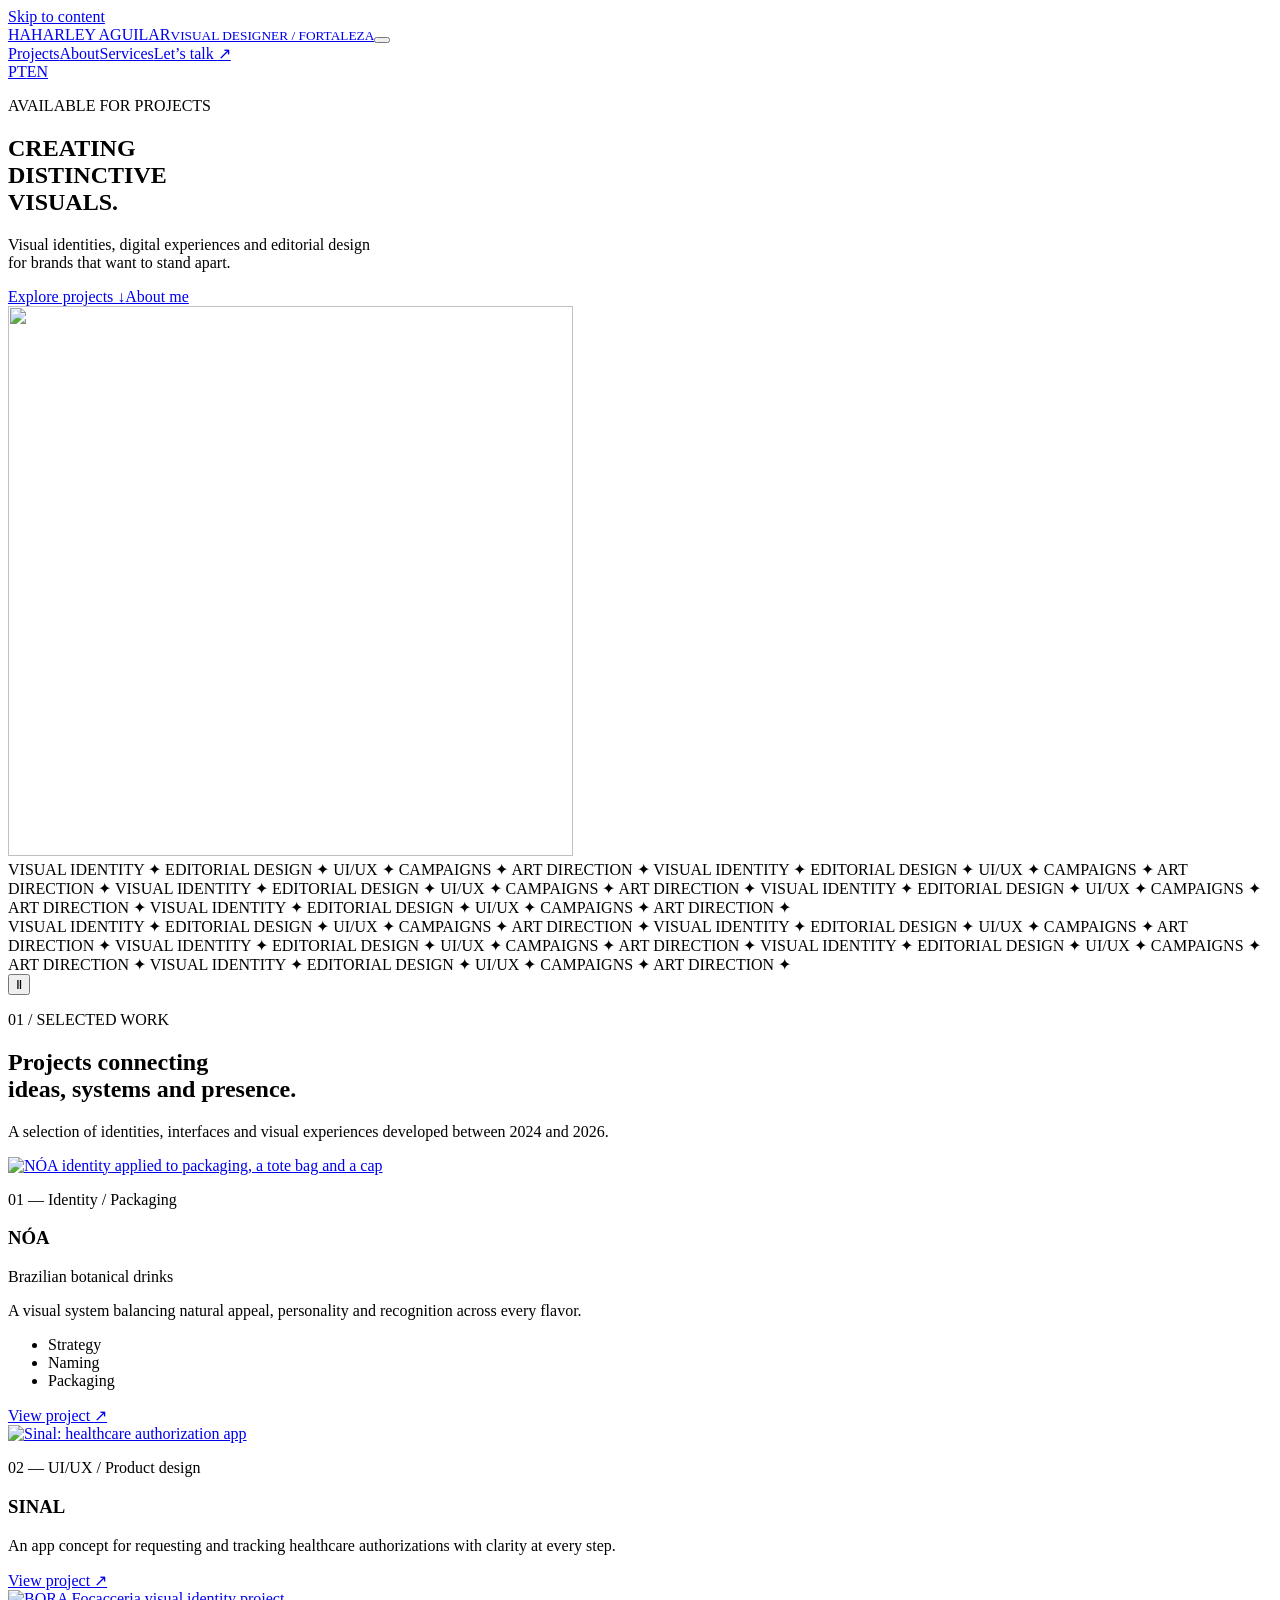
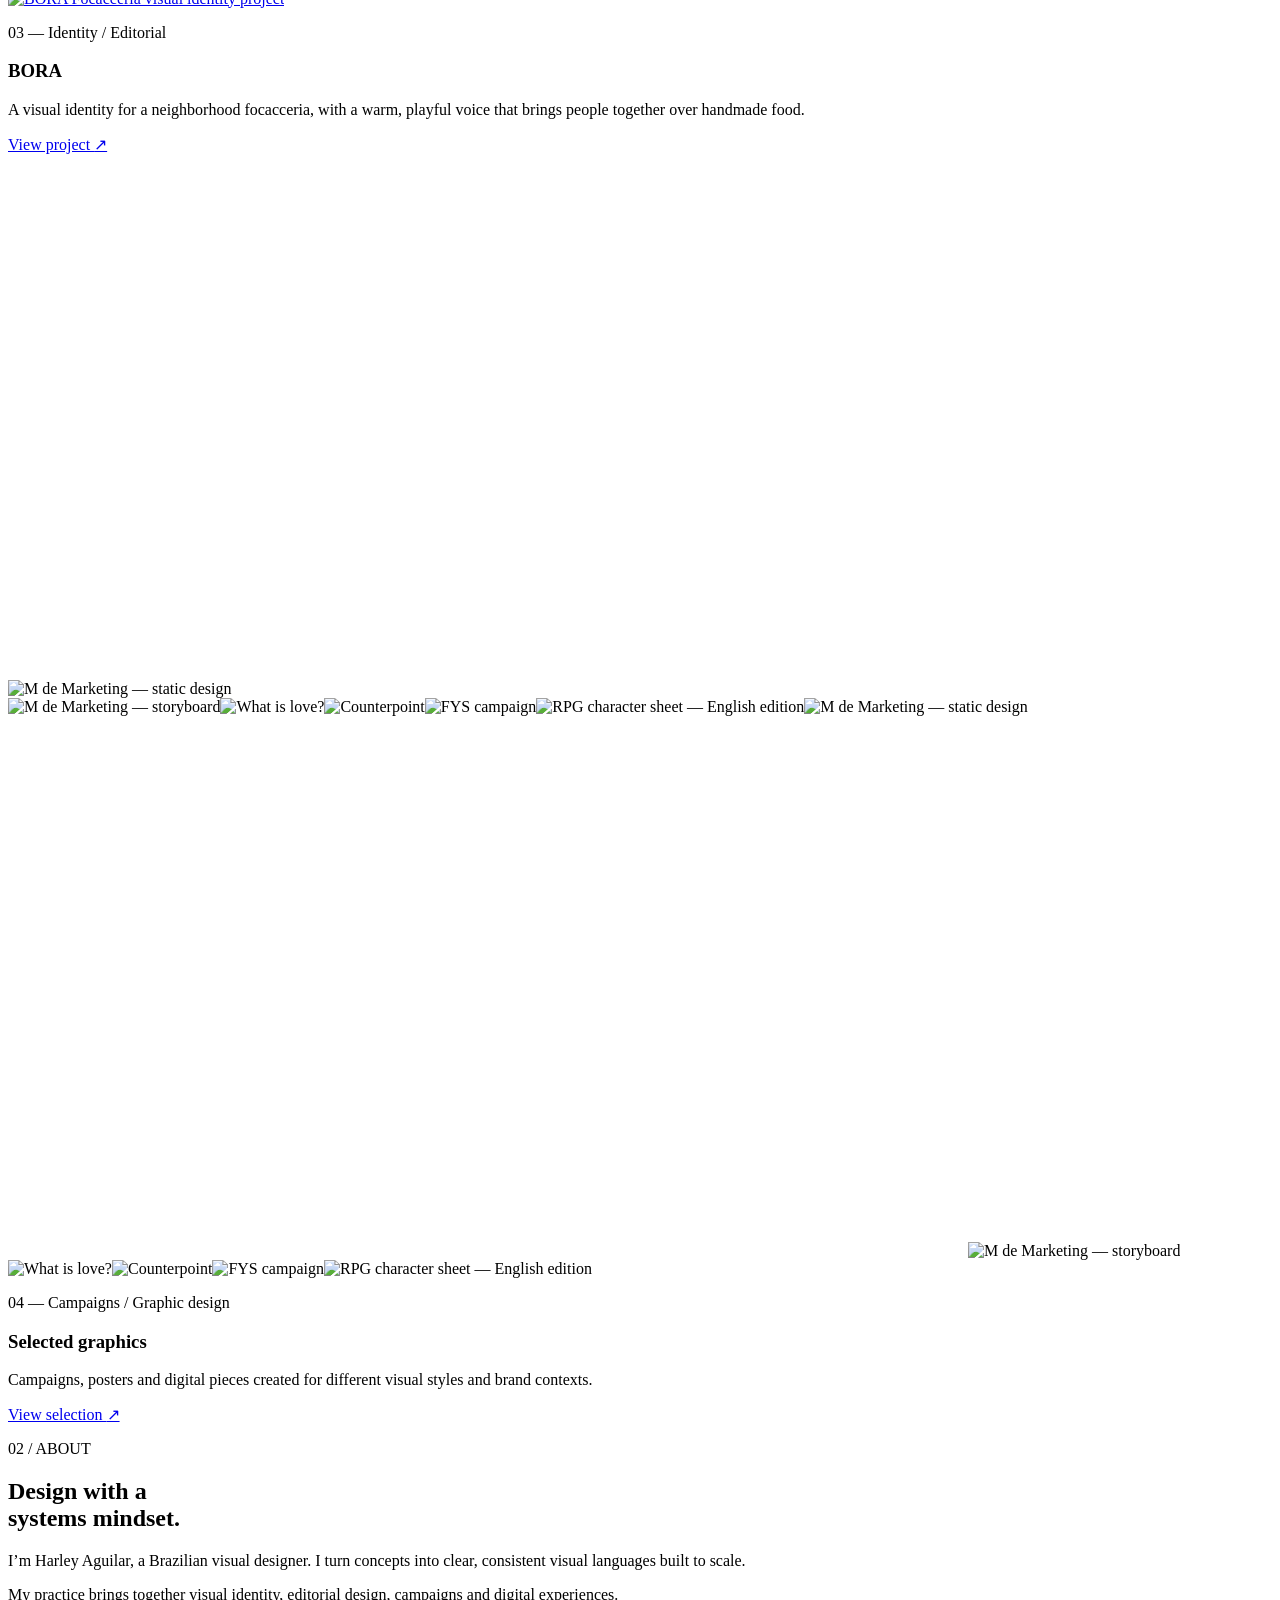
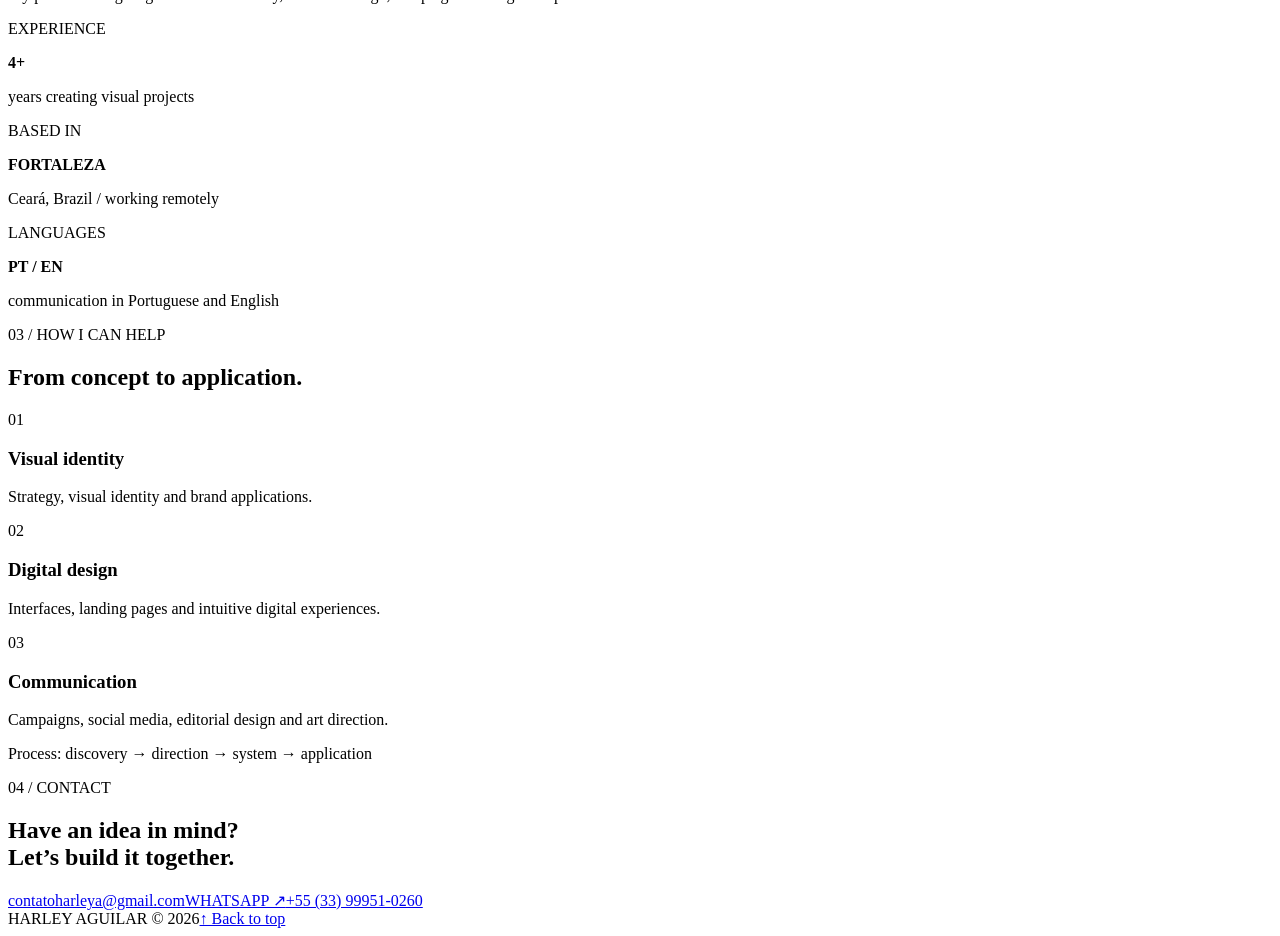
==== en/index.html @ a2839653 "Add files via upload" ====
<!DOCTYPE html>

<html lang="en"><head><meta charset="utf-8"/><meta content="width=device-width, initial-scale=1" name="viewport"/><meta content="#0a0a0a" name="theme-color"/><title>Portfolio — Harley Aguilar</title><meta content="Harley Aguilar’s portfolio: visual identity, editorial design, UI/UX and campaigns." name="description"/><link href="../assets/icons/favicon.svg" rel="icon" type="image/svg+xml"/><link href="../assets/css/styles.css?v=20261001-optimized" rel="stylesheet"/><script defer="" src="../assets/js/app.en.js?v=20261001-optimized"></script><meta name="portfolio-home" content="harley-aguilar"/><link rel="alternate" hreflang="pt-BR" href="../index.html"/><link rel="alternate" hreflang="en" href="./index.html"/></head>
<body id="inicio">
<a class="skip" href="#conteudo">Skip to content</a><header class="header wrap"><a aria-label="Harley Aguilar, home" class="brand" href="./index.html#inicio"><span class="monogram">HA</span><span>HARLEY AGUILAR<small>VISUAL DESIGNER / FORTALEZA</small></span></a><button aria-controls="menu" aria-expanded="false" aria-label="Open menu" class="menu-toggle" type="button"><span></span><span></span><span></span></button><nav aria-label="Main navigation" id="menu"><a href="./index.html#projetos">Projects</a><a href="./index.html#sobre">About</a><a href="./index.html#servicos">Services</a><a class="button paper" href="./index.html#contato">Let’s talk <span aria-hidden="true">↗</span></a><div class="language-switch" role="group" aria-label="Language"><a lang="pt-BR" hreflang="pt-BR" href="../index.html" >PT</a><a lang="en" hreflang="en" href="#" aria-current="true">EN</a></div></nav>
</header>
<main tabindex="-1" id="conteudo"><section aria-labelledby="hero-title" class="hero wrap"><div class="hero-copy"><p class="availability"><span></span>AVAILABLE FOR PROJECTS</p><h1 id="hero-title">CREATING<br/><span>DISTINCTIVE</span><br/>VISUALS.</h1><p class="intro">Visual identities, digital experiences and editorial design<br class="desktop-break"/> <span>for brands that want to stand apart.</span></p><div class="hero-actions"><a class="button lime" href="#projetos">Explore projects ↓</a><a class="button ghost" href="#sobre">About me</a></div>
</div>
<img alt="" class="hero-art" fetchpriority="high" height="550" src="../assets/images/hero.svg" width="565"/></section>
<div aria-label="Visual identity, editorial design, UI/UX, campaigns and art direction" class="marquee"><div aria-hidden="true" class="marquee-track"><div class="marquee-group">VISUAL IDENTITY ✦ EDITORIAL DESIGN ✦ UI/UX ✦ CAMPAIGNS ✦ ART DIRECTION ✦ VISUAL IDENTITY ✦ EDITORIAL DESIGN ✦ UI/UX ✦ CAMPAIGNS ✦ ART DIRECTION ✦ VISUAL IDENTITY ✦ EDITORIAL DESIGN ✦ UI/UX ✦ CAMPAIGNS ✦ ART DIRECTION ✦ VISUAL IDENTITY ✦ EDITORIAL DESIGN ✦ UI/UX ✦ CAMPAIGNS ✦ ART DIRECTION ✦ VISUAL IDENTITY ✦ EDITORIAL DESIGN ✦ UI/UX ✦ CAMPAIGNS ✦ ART DIRECTION ✦ </div>
<div class="marquee-group">VISUAL IDENTITY ✦ EDITORIAL DESIGN ✦ UI/UX ✦ CAMPAIGNS ✦ ART DIRECTION ✦ VISUAL IDENTITY ✦ EDITORIAL DESIGN ✦ UI/UX ✦ CAMPAIGNS ✦ ART DIRECTION ✦ VISUAL IDENTITY ✦ EDITORIAL DESIGN ✦ UI/UX ✦ CAMPAIGNS ✦ ART DIRECTION ✦ VISUAL IDENTITY ✦ EDITORIAL DESIGN ✦ UI/UX ✦ CAMPAIGNS ✦ ART DIRECTION ✦ VISUAL IDENTITY ✦ EDITORIAL DESIGN ✦ UI/UX ✦ CAMPAIGNS ✦ ART DIRECTION ✦ </div>
</div>
<button aria-label="Pause scrolling banner" aria-pressed="false" class="marquee-toggle" type="button">Ⅱ</button></div>
<section aria-labelledby="work-title" class="work wrap" id="projetos"><p class="eyebrow accent">01 / SELECTED WORK</p><div class="section-heading"><h2 id="work-title">Projects connecting<br/>ideas, systems and presence.</h2><p>A selection of identities, interfaces and visual experiences developed between 2024 and 2026.</p></div>
<div class="projects"><article class="project project-noa"><a aria-hidden="true" class="project-image" href="./projects/noa.html" tabindex="-1"><img alt="NÓA identity applied to packaging, a tote bag and a cap" decoding="async" loading="lazy" src="../assets/projects/en/noa/09-aplicacoes.webp" width="1536" height="1024"/></a><div class="project-copy"><p class="eyebrow">01 — Identity / Packaging</p><h3>NÓA</h3><p class="subtitle">Brazilian botanical drinks</p><p class="description">A visual system balancing natural appeal, personality and recognition across every flavor.</p><ul class="tags"><li>Strategy</li><li>Naming</li><li>Packaging</li></ul><a aria-label="View project NÓA" class="project-link" href="./projects/noa.html">View project <span aria-hidden="true">↗</span></a></div>
</article>
<article class="project project-sinal"><a aria-hidden="true" class="project-image" href="./projects/sinal.html" tabindex="-1"><img alt="Sinal: healthcare authorization app" decoding="async" loading="lazy" src="../assets/projects/en/sinal/01-capa.webp" width="1106" height="1422"/></a><div class="project-copy"><p class="eyebrow">02 — UI/UX / Product design</p><h3>SINAL</h3><p class="description">An app concept for requesting and tracking healthcare authorizations with clarity at every step.</p><a aria-label="View project SINAL" class="project-link" href="./projects/sinal.html">View project <span aria-hidden="true">↗</span></a></div>
</article>
<article class="project project-bora"><a aria-hidden="true" class="project-image" href="./projects/bora.html" tabindex="-1"><img alt="BORA Focacceria visual identity project" decoding="async" loading="lazy" src="../assets/projects/en/bora/01.svg" width="1600" height="900"/></a><div class="project-copy"><p class="eyebrow">03 — Identity / Editorial</p><h3>BORA</h3><p class="description">A visual identity for a neighborhood focacceria, with a warm, playful voice that brings people together over handmade food.</p><a aria-label="View project BORA" class="project-link" href="./projects/bora.html">View project <span aria-hidden="true">↗</span></a></div>
</article>
<article class="project project-graphics"><div class="project-image project-image--graphics-cover"><div class="graphics-cover"><div class="graphics-cover-track"><span class="graphics-cover-item graphics-cover-item--tall"><img alt="M de Marketing — static design" decoding="async" loading="lazy" src="../assets/projects/en/graphics/thumbs/mde-marketing.webp" srcset="../assets/projects/en/graphics/thumbs/mde-marketing.webp 496w, ../assets/projects/en/graphics/mde-marketing.webp 1122w" sizes="(max-width: 760px) 152.05px, clamp(176.06px, 22.41vw, 248.09px)" width="1122" height="1402"/></span><span class="graphics-cover-item graphics-cover-item--wide"><video class="cover-video" aria-hidden="true" tabindex="-1" muted loop playsinline preload="none" width="960" height="540" poster="../assets/projects/graphics/mde-motion-poster.webp"><source src="../assets/projects/graphics/mde-motion.mp4" type="video/mp4"/></video></span><span class="graphics-cover-item graphics-cover-item--wide"><img alt="M de Marketing — storyboard" decoding="async" loading="lazy" src="../assets/projects/en/graphics/thumbs/mde-storyboard.webp" srcset="../assets/projects/en/graphics/thumbs/mde-storyboard.webp 780w, ../assets/projects/en/graphics/mde-storyboard.webp 1480w" sizes="(max-width: 760px) 208.84px, clamp(264.53px, 30.63vw, 389.84px)" width="1480" height="1063"/></span><span class="graphics-cover-item graphics-cover-item--tall"><img alt="What is love?" decoding="async" loading="lazy" src="../assets/projects/en/graphics/thumbs/amor-roxo.webp" srcset="../assets/projects/en/graphics/thumbs/amor-roxo.webp 439w, ../assets/projects/en/graphics/amor-roxo.webp 1055w" sizes="(max-width: 760px) 134.44px, clamp(155.67px, 19.81vw, 219.35px)" width="1055" height="1491"/></span><span class="graphics-cover-item graphics-cover-item--tall"><img alt="Counterpoint" decoding="async" loading="lazy" src="../assets/projects/en/graphics/thumbs/amor-claro.webp" srcset="../assets/projects/en/graphics/thumbs/amor-claro.webp 438w, ../assets/projects/en/graphics/amor-claro.webp 1054w" sizes="(max-width: 760px) 134.22px, clamp(155.42px, 19.78vw, 218.99px)" width="1054" height="1492"/></span><span class="graphics-cover-item graphics-cover-item--tall"><img alt="FYS campaign" decoding="async" loading="lazy" src="../assets/projects/en/graphics/thumbs/combo-fys.webp" srcset="../assets/projects/en/graphics/thumbs/combo-fys.webp 446w, ../assets/projects/en/graphics/combo-fys.webp 1063w" sizes="(max-width: 760px) 136.56px, clamp(158.12px, 20.12vw, 222.81px)" width="1063" height="1479"/></span><span class="graphics-cover-item graphics-cover-item--tall"><img alt="RPG character sheet — English edition" decoding="async" loading="lazy" src="../assets/projects/en/graphics/thumbs/ficha-rpg-poster.webp" srcset="../assets/projects/en/graphics/thumbs/ficha-rpg-poster.webp 349w, ../assets/projects/en/graphics/ficha-rpg-poster.webp 941w" sizes="(max-width: 760px) 106.93px, clamp(123.82px, 15.76vw, 174.47px)" width="941" height="1672"/></span><span class="graphics-cover-item graphics-cover-item--tall"><img alt="M de Marketing — static design" decoding="async" loading="lazy" src="../assets/projects/en/graphics/thumbs/mde-marketing.webp" srcset="../assets/projects/en/graphics/thumbs/mde-marketing.webp 496w, ../assets/projects/en/graphics/mde-marketing.webp 1122w" sizes="(max-width: 760px) 152.05px, clamp(176.06px, 22.41vw, 248.09px)" width="1122" height="1402"/></span><span class="graphics-cover-item graphics-cover-item--wide"><video class="cover-video" aria-hidden="true" tabindex="-1" muted loop playsinline preload="none" width="960" height="540" poster="../assets/projects/graphics/mde-motion-poster.webp"><source src="../assets/projects/graphics/mde-motion.mp4" type="video/mp4"/></video></span><span class="graphics-cover-item graphics-cover-item--wide"><img alt="M de Marketing — storyboard" decoding="async" loading="lazy" src="../assets/projects/en/graphics/thumbs/mde-storyboard.webp" srcset="../assets/projects/en/graphics/thumbs/mde-storyboard.webp 780w, ../assets/projects/en/graphics/mde-storyboard.webp 1480w" sizes="(max-width: 760px) 208.84px, clamp(264.53px, 30.63vw, 389.84px)" width="1480" height="1063"/></span><span class="graphics-cover-item graphics-cover-item--tall"><img alt="What is love?" decoding="async" loading="lazy" src="../assets/projects/en/graphics/thumbs/amor-roxo.webp" srcset="../assets/projects/en/graphics/thumbs/amor-roxo.webp 439w, ../assets/projects/en/graphics/amor-roxo.webp 1055w" sizes="(max-width: 760px) 134.44px, clamp(155.67px, 19.81vw, 219.35px)" width="1055" height="1491"/></span><span class="graphics-cover-item graphics-cover-item--tall"><img alt="Counterpoint" decoding="async" loading="lazy" src="../assets/projects/en/graphics/thumbs/amor-claro.webp" srcset="../assets/projects/en/graphics/thumbs/amor-claro.webp 438w, ../assets/projects/en/graphics/amor-claro.webp 1054w" sizes="(max-width: 760px) 134.22px, clamp(155.42px, 19.78vw, 218.99px)" width="1054" height="1492"/></span><span class="graphics-cover-item graphics-cover-item--tall"><img alt="FYS campaign" decoding="async" loading="lazy" src="../assets/projects/en/graphics/thumbs/combo-fys.webp" srcset="../assets/projects/en/graphics/thumbs/combo-fys.webp 446w, ../assets/projects/en/graphics/combo-fys.webp 1063w" sizes="(max-width: 760px) 136.56px, clamp(158.12px, 20.12vw, 222.81px)" width="1063" height="1479"/></span><span class="graphics-cover-item graphics-cover-item--tall"><img alt="RPG character sheet — English edition" decoding="async" loading="lazy" src="../assets/projects/en/graphics/thumbs/ficha-rpg-poster.webp" srcset="../assets/projects/en/graphics/thumbs/ficha-rpg-poster.webp 349w, ../assets/projects/en/graphics/ficha-rpg-poster.webp 941w" sizes="(max-width: 760px) 106.93px, clamp(123.82px, 15.76vw, 174.47px)" width="941" height="1672"/></span></div>
</div>
</div>
<div class="project-copy"><p class="eyebrow">04 — Campaigns / Graphic design</p><h3>Selected graphics</h3><p class="description">Campaigns, posters and digital pieces created for different visual styles and brand contexts.</p><a aria-label="View project Selected graphics" class="project-link" href="./projects/graphics.html">View selection <span aria-hidden="true">↗</span></a></div>
</article>
</div>
</section>
<section aria-labelledby="about-title" class="about" id="sobre"><div class="wrap"><p class="eyebrow">02 / ABOUT</p><div class="about-grid"><h2 id="about-title">Design with a<br/>systems mindset.</h2><div><p class="lead">I’m Harley Aguilar, a Brazilian visual designer. I turn concepts into clear, consistent visual languages built to scale.</p><p>My practice brings together visual identity, editorial design, campaigns and digital experiences.</p></div>
</div>
<div class="facts"><div class="fact dark"><p class="eyebrow accent">EXPERIENCE</p><strong>4+</strong><p>years creating visual projects</p></div>
<div class="fact neutral"><p class="eyebrow">BASED IN</p><strong>FORTALEZA</strong><p>Ceará, Brazil / working remotely</p></div>
<div class="fact lime"><p class="eyebrow">LANGUAGES</p><strong>PT / EN</strong><p>communication in Portuguese and English</p></div>
</div>
</div>
</section>
<section aria-labelledby="services-title" class="services wrap" id="servicos"><p class="eyebrow accent">03 / HOW I CAN HELP</p><h2 id="services-title">From concept to application.</h2><div class="services-grid"><article><p class="eyebrow">01</p><h3>Visual identity</h3><p>Strategy, visual identity and brand applications.</p></article>
<article><p class="eyebrow">02</p><h3>Digital design</h3><p>Interfaces, landing pages and intuitive digital experiences.</p></article>
<article><p class="eyebrow">03</p><h3>Communication</h3><p>Campaigns, social media, editorial design and art direction.</p></article>
</div>
<div class="service-bottom"><p>Process: discovery → direction → system → application</p></div>
</section>
<section aria-labelledby="contact-title" class="contact" id="contato"><div class="wrap"><p class="eyebrow">04 / CONTACT</p><div class="contact-grid"><h2 id="contact-title">Have an idea in mind?<br/>Let’s build it together.</h2><div class="contact-links"><a class="button dark" href="mailto:contatoharleya@gmail.com">contatoharleya@gmail.com</a><a class="whatsapp" href="https://wa.me/5533999510260" rel="noopener noreferrer" target="_blank"><span class="eyebrow">WHATSAPP ↗</span>+55 (33) 99951-0260</a></div>
</div>
<footer><span>HARLEY AGUILAR © 2026</span><a href="#inicio">↑ Back to top</a></footer>
</div>
</section>
</main>
</body></html>
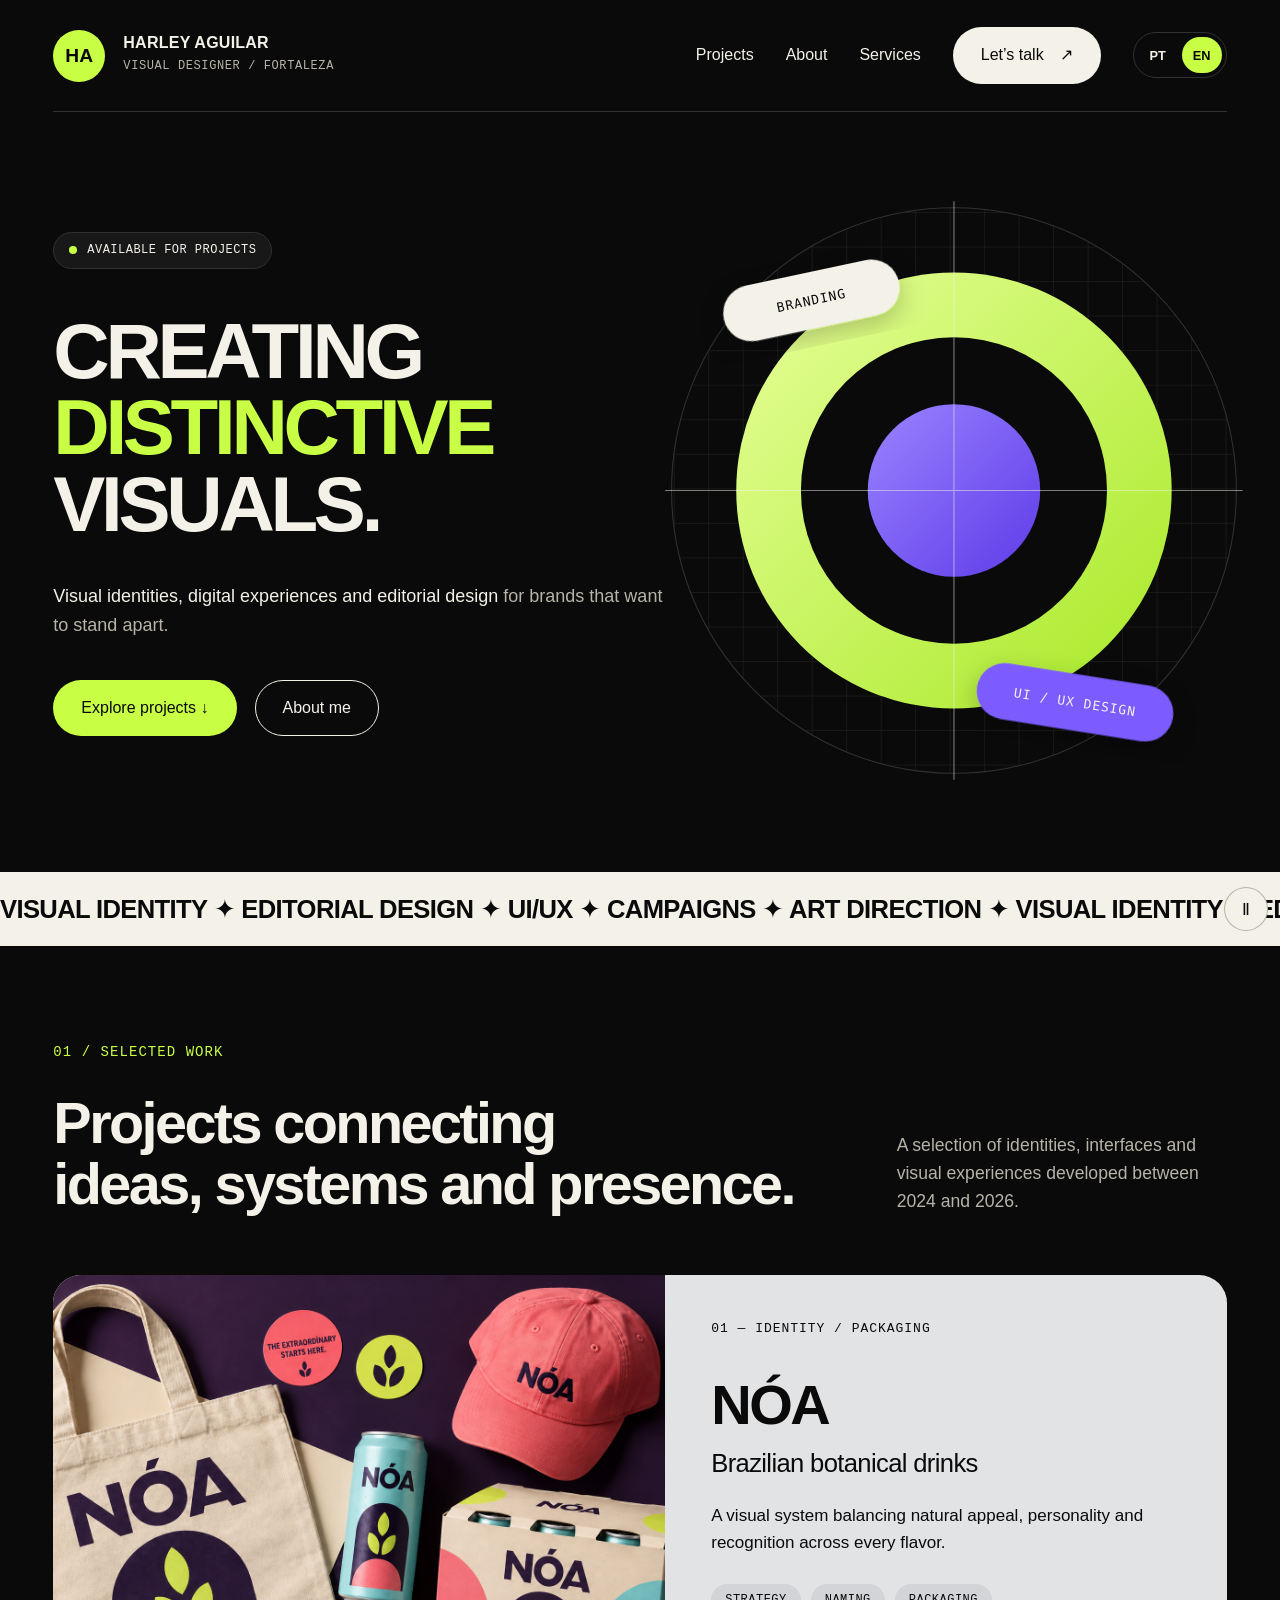
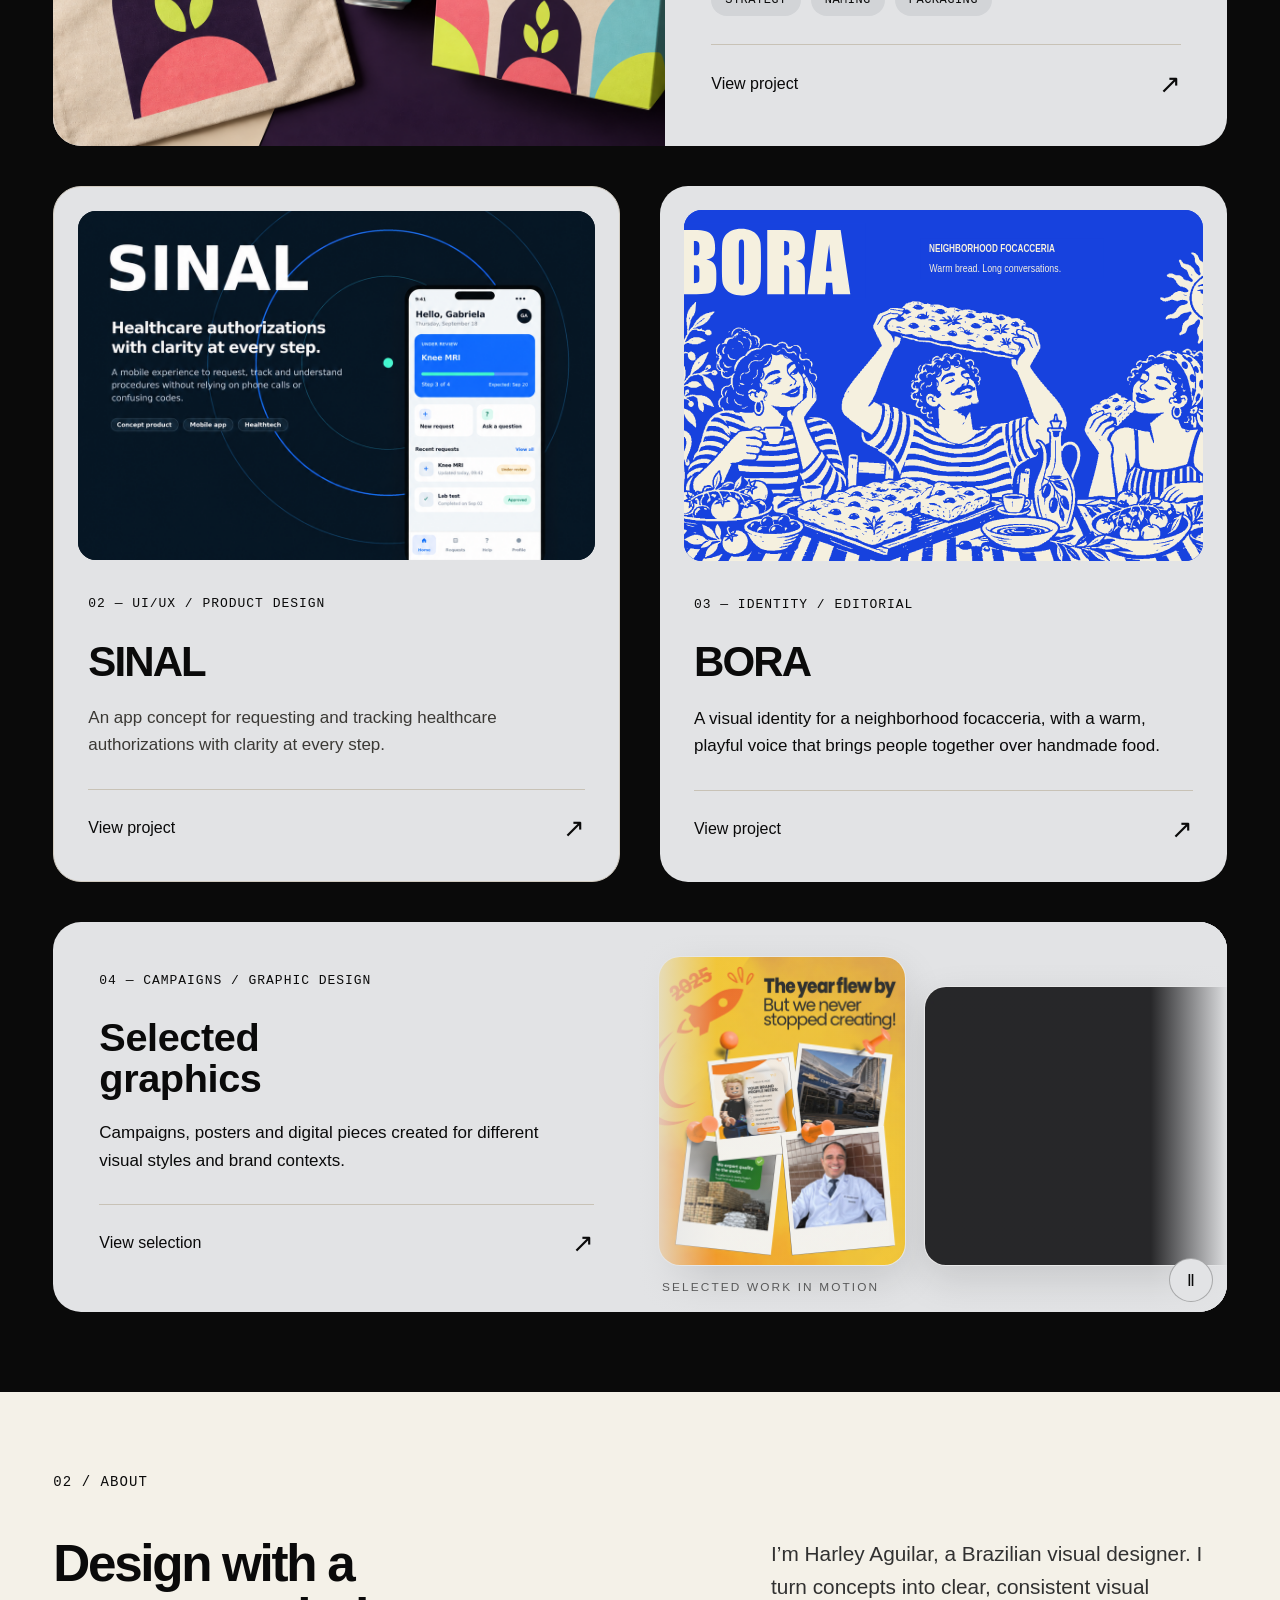
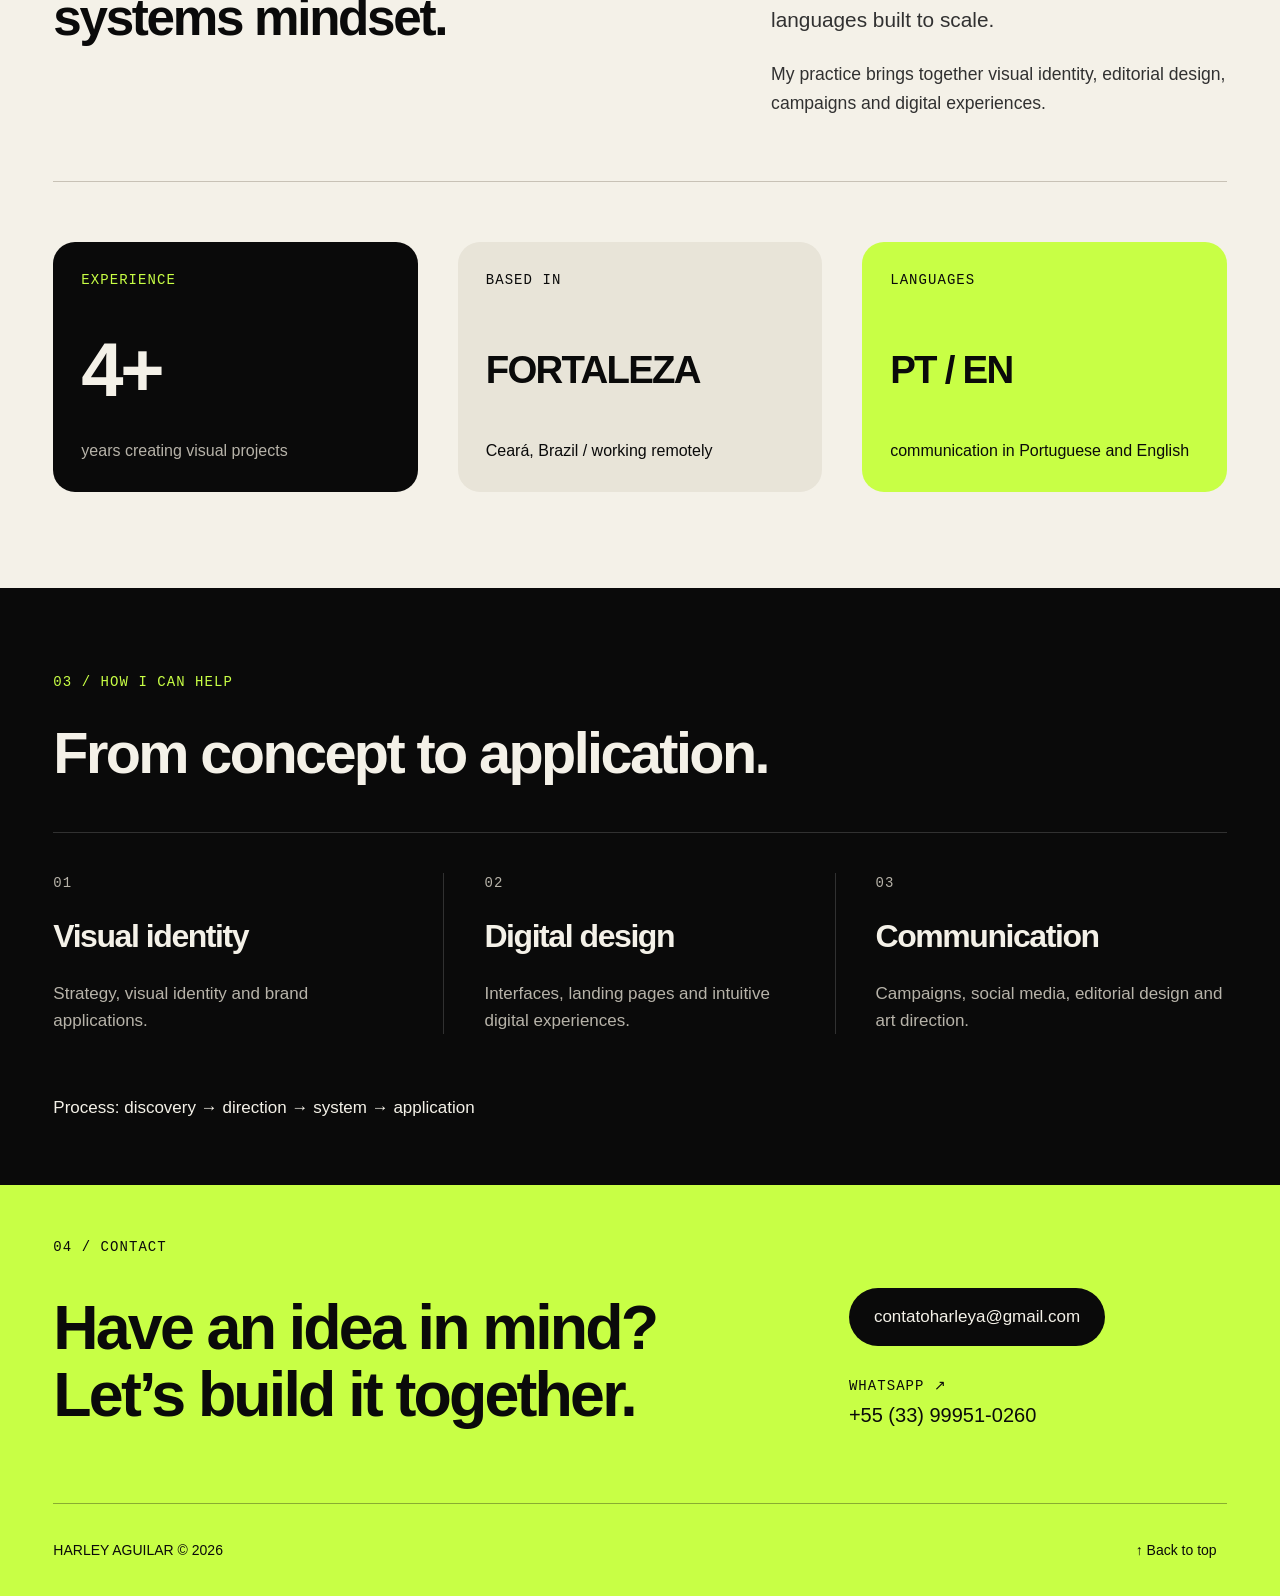
==== commit efc4ebd4: "Translate the animated cover label in English pages" ====
--- a/en/index.html
+++ b/en/index.html
@@ -1,6 +1,6 @@
 <!DOCTYPE html>
 
-<html lang="en"><head><meta charset="utf-8"/><meta content="width=device-width, initial-scale=1" name="viewport"/><meta content="#0a0a0a" name="theme-color"/><title>Portfolio — Harley Aguilar</title><meta content="Harley Aguilar’s portfolio: visual identity, editorial design, UI/UX and campaigns." name="description"/><link href="../assets/icons/favicon.svg" rel="icon" type="image/svg+xml"/><link href="../assets/css/styles.css?v=20261001-optimized" rel="stylesheet"/><script defer="" src="../assets/js/app.en.js?v=20261001-optimized"></script><meta name="portfolio-home" content="harley-aguilar"/><link rel="alternate" hreflang="pt-BR" href="../index.html"/><link rel="alternate" hreflang="en" href="./index.html"/></head>
+<html lang="en"><head><meta charset="utf-8"/><meta content="width=device-width, initial-scale=1" name="viewport"/><meta content="#0a0a0a" name="theme-color"/><title>Portfolio — Harley Aguilar</title><meta content="Harley Aguilar’s portfolio: visual identity, editorial design, UI/UX and campaigns." name="description"/><link href="../assets/icons/favicon.svg" rel="icon" type="image/svg+xml"/><link href="../assets/css/styles.css?v=20261001-published" rel="stylesheet"/><script defer="" src="../assets/js/app.en.js?v=20261001-optimized"></script><meta name="portfolio-home" content="harley-aguilar"/><link rel="alternate" hreflang="pt-BR" href="../index.html"/><link rel="alternate" hreflang="en" href="./index.html"/></head>
 <body id="inicio">
 <a class="skip" href="#conteudo">Skip to content</a><header class="header wrap"><a aria-label="Harley Aguilar, home" class="brand" href="./index.html#inicio"><span class="monogram">HA</span><span>HARLEY AGUILAR<small>VISUAL DESIGNER / FORTALEZA</small></span></a><button aria-controls="menu" aria-expanded="false" aria-label="Open menu" class="menu-toggle" type="button"><span></span><span></span><span></span></button><nav aria-label="Main navigation" id="menu"><a href="./index.html#projetos">Projects</a><a href="./index.html#sobre">About</a><a href="./index.html#servicos">Services</a><a class="button paper" href="./index.html#contato">Let’s talk <span aria-hidden="true">↗</span></a><div class="language-switch" role="group" aria-label="Language"><a lang="pt-BR" hreflang="pt-BR" href="../index.html" >PT</a><a lang="en" hreflang="en" href="#" aria-current="true">EN</a></div></nav>
 </header>
--- a/assets/css/styles.css
+++ b/assets/css/styles.css
@@ -0,0 +1,319 @@
+:root{color-scheme:dark;--ink:#0a0a0a;--paper:#f4f1e8;--lime:#c8ff45;--muted:#b7b3a9;--line:#313131;font-family:Arial,Helvetica,sans-serif;color:var(--paper);background:var(--ink);font-synthesis:none}*{box-sizing:border-box}html{scroll-behavior:smooth;scroll-padding-top:2rem}body{margin:0}a{color:inherit;text-decoration:none}button{font:inherit}a,button{-webkit-tap-highlight-color:transparent}a:focus-visible,button:focus-visible{outline:3px solid #7c5cff;outline-offset:6px}a:hover{text-decoration:underline;text-underline-offset:5px}.button:hover,.brand:hover,.project-image:hover{text-decoration:none}.wrap{width:min(100% - 8.3333%,1320px);margin-inline:auto}h1,h2,h3,p{margin:0}h1,h2,h3{letter-spacing:-.045em;line-height:1.06}h2{font-size:clamp(2.2rem,4.5vw,4.25rem)}h3{font-size:2rem}p{line-height:1.6}img{display:block;max-width:100%;height:auto}.eyebrow{font-family:monospace;font-size:.875rem;letter-spacing:.075em;line-height:1.5;text-transform:uppercase}.accent{color:var(--lime)}.header{min-height:112px;border-bottom:1px solid var(--line);display:flex;align-items:center;justify-content:space-between;gap:24px}.brand{display:flex;align-items:center;gap:18px;font-size:1rem;font-weight:600;letter-spacing:.015em}.brand small{display:block;color:var(--muted);font: .75rem/1.7 monospace;letter-spacing:.05em;margin-top:4px}.monogram{display:grid;place-items:center;flex-shrink:0;width:52px;height:52px;border-radius:50%;background:var(--lime);color:var(--ink);font-size:1.2rem}.header nav{display:flex;align-items:center;gap:32px}.button{display:inline-flex;align-items:center;justify-content:center;gap:16px;min-height:56px;padding:16px 27px;border:1px solid transparent;border-radius:999px;font-size:1rem;line-height:1.4;text-align:center;transition:transform .18s,background .18s}.button:hover{transform:translateY(-2px)}.paper{background:var(--paper);color:var(--ink)}.lime{background:var(--lime);color:var(--ink)}.dark{background:var(--ink);color:var(--paper)}.ghost{border-color:var(--paper);background:transparent;color:var(--paper)}.subtle{background:#181818;border-color:var(--line)}.menu-toggle{display:none}.hero{position:relative;isolation:isolate;padding-block:52px 100px;min-height:760px}.hero-copy{position:relative;z-index:1;pointer-events:none}.hero-copy a{pointer-events:auto}.availability{display:inline-flex;align-items:center;gap:10px;border:1px solid var(--line);background:#181818;border-radius:99px;padding:9px 15px;font: .75rem/1.4 monospace;letter-spacing:.04em}.availability span{width:8px;height:8px;flex-shrink:0;background:var(--lime);border-radius:50%}.hero h1{font-size:clamp(4.5rem,8.7vw,7.875rem);line-height:.98;margin-top:44px;letter-spacing:-.055em}.hero h1>span{color:var(--lime)}.hero h1>.outline{color:transparent;-webkit-text-stroke:1.5px var(--paper)}.hero .intro{font-size:1.25rem;max-width:680px;margin-top:40px}.intro span{color:var(--muted)}.hero-actions{display:flex;gap:18px;margin-top:40px}.hero-art{position:absolute;right:0;top:10px;width:42%;z-index:0}.marquee{overflow:hidden;padding:22px 0;background:var(--paper);color:var(--ink);white-space:nowrap;font-size:clamp(1.05rem,2vw,1.6rem);font-weight:700;letter-spacing:-.025em}.marquee span{display:block;width:max-content;margin:auto}.work{padding-block:96px 80px}.section-heading{display:grid;grid-template-columns:2fr 1fr;gap:48px;align-items:end;margin:30px 0 60px}.section-heading p{font-size:1.1rem;color:var(--muted);max-width:330px;justify-self:end}.projects{display:grid;grid-template-columns:1fr 1fr;gap:40px}.project{border-radius:28px;overflow:hidden;min-width:0;background:var(--paper);color:var(--ink)}.project-image{display:block;overflow:hidden}.project-image img{width:100%;height:100%;object-fit:cover;transition:transform .3s}.project-image:hover img{transform:scale(1.025)}.project-copy{padding:34px;display:flex;flex-direction:column;align-items:flex-start}.project-copy .eyebrow{font-size:.8125rem}.project h3{font-size:2.625rem;margin-top:26px}.subtitle{font-size:1.6rem;line-height:1.4;margin-top:12px;letter-spacing:-.025em}.description{font-size:1.0625rem;margin-top:20px;max-width:480px}.tags{list-style:none;padding:0;display:flex;flex-wrap:wrap;gap:10px;margin:28px 0}.tags li{background:#e8e4d8;color:var(--ink);border-radius:99px;padding:9px 14px;font-size:.75rem;font-family:monospace;text-transform:uppercase;letter-spacing:.04em}.project-link{border-top:1px solid #c8c2b6;display:flex;align-items:center;justify-content:space-between;gap:20px;width:100%;min-height:58px;margin-top:30px;padding-top:20px;font-size:1rem}.project-link span{font-size:1.6rem}.project-noa{grid-column:1/-1;display:grid;grid-template-columns:1.09fr 1fr}.project-noa .project-copy{padding:44px 46px}.project-noa h3{font-size:3.5rem;margin-top:36px}.project-noa .project-link{margin-top:auto}.project-sinal{background:#181818;color:var(--paper);border:1px solid var(--line)}.project-sinal .eyebrow{color:var(--lime)}.project-sinal .description{color:var(--muted)}.project-sinal .project-link{border-color:var(--line)}.project-sinal .project-link span{color:var(--lime)}.project-sinal .project-image,.project-bora .project-image{margin:24px 24px 0;border-radius:18px;aspect-ratio:1.48}.project-graphics{grid-column:1/-1;display:grid;grid-template-columns:1fr 1fr;align-items:center;background:#7956f0;color:var(--paper)}.project-graphics .project-image{order:2}.project-graphics .project-copy{padding:46px}.project-graphics .project-link{border-color:#b7a1ff}.about{background:var(--paper);color:var(--ink);padding-block:80px 96px}.about-grid{display:grid;grid-template-columns:1.4fr 1fr;gap:80px;padding-block:44px 64px;border-bottom:1px solid #c8c2b6}.about-grid h2{font-size:clamp(2.25rem,4vw,3.5rem)}.about-grid p{color:#313131;font-size:1.1rem}.about-grid p+p{margin-top:24px}.about-grid .lead{font-size:1.3rem}.facts{display:grid;grid-template-columns:repeat(3,1fr);gap:40px;margin-top:60px}.fact{padding:28px;border-radius:22px;display:flex;flex-direction:column;justify-content:space-between;min-height:250px}.neutral{background:#e8e4d8}.fact strong{font-size:clamp(1.7rem,3vw,3rem);letter-spacing:-.045em;line-height:1.2;margin:25px 0 14px}.fact:first-child strong{font-size:4.75rem;margin:10px 0 0}.fact p:last-child{font-size:1rem}.fact.dark p:last-child{color:var(--muted)}.services{padding-block:84px 64px}.services h2{margin-top:30px}.services-grid{border-top:1px solid var(--line);display:grid;grid-template-columns:repeat(3,1fr);margin-top:48px;padding-block:40px}.services-grid article{padding:0 40px;border-right:1px solid var(--line)}.services-grid article:first-child{padding-left:0}.services-grid article:last-child{padding-right:0;border:0}.services-grid h3{margin:26px 0}.services-grid p{color:var(--muted);font-size:1.0625rem}.services-grid .eyebrow{font-size:.875rem}.service-bottom{display:flex;align-items:center;justify-content:space-between;gap:36px;margin-top:20px}.service-bottom p{font-size:1.0625rem}.contact{background:var(--lime);color:var(--ink);padding-top:52px}.contact-grid{display:grid;grid-template-columns:2fr 1fr;align-items:center;gap:40px;margin-top:30px}.contact h2{font-size:clamp(2.4rem,4.9vw,4.5rem)}.contact-links{display:flex;flex-direction:column;gap:30px;align-items:flex-start}.contact-links .button{padding-inline:24px;font-size:1.0625rem}.whatsapp{font-size:1.25rem;line-height:1.8}.whatsapp span{display:block}.contact footer{display:flex;justify-content:space-between;align-items:center;gap:24px;border-top:1px solid #0a0a0a55;padding-block:28px;margin-top:70px;font-size:.875rem}.contact footer a{padding:10px}.skip{position:absolute;top:-100px;left:20px;padding:15px;background:var(--lime);color:var(--ink);z-index:10}.skip:focus{top:10px}.detail{padding-block:44px 64px}.back-link{display:inline-block;padding-block:12px;margin-bottom:52px}.detail h1{font-size:clamp(3rem,8vw,7rem);margin-top:24px;overflow-wrap:anywhere}.detail-description{font-size:1.3rem;max-width:740px;margin-top:24px}.detail figure{margin:48px 0}.detail figure img{width:100%;max-height:780px;background:#181818;border-radius:24px;object-fit:contain}.detail figcaption{color:var(--muted);font-size:.875rem;margin-top:18px}.detail-nav{display:flex;justify-content:space-between;gap:20px;flex-wrap:wrap}.detail-contact{padding-block:60px 90px;border-top:1px solid var(--line);display:flex;align-items:center;justify-content:space-between;gap:40px}.detail-contact h2{font-size:clamp(2rem,4vw,3.5rem)}
+@media(min-width:1600px){.hero-art{top:25px}.hero{min-height:825px}}
+@media(max-width:1000px){.brand small{display:none}.header nav{gap:20px}.header nav .button{padding:14px 20px}.hero .intro{max-width:570px}.hero-art{top:55px;width:38%}.hero{min-height:auto;padding-bottom:70px}.section-heading{grid-template-columns:1fr;gap:24px}.section-heading p{max-width:520px;justify-self:start}.project-noa .project-copy{padding:30px}.project-noa .tags{margin-block:20px}.project-noa .project-link{margin-top:20px}.projects{gap:24px}.project-copy{padding:26px}.about-grid{gap:40px}.facts{gap:20px}.fact{padding:22px}.contact-grid{grid-template-columns:1fr}.contact-links{flex-direction:row;align-items:center;gap:40px}.project-graphics .project-copy{padding:30px}.services-grid article{padding-inline:26px}}
+@media(max-width:760px){.wrap{width:calc(100% - 40px)}.header{min-height:80px;flex-wrap:wrap;gap:0;position:relative;z-index:3}.brand{gap:14px;font-size:.875rem}.monogram{width:40px;height:40px;font-size:1rem}.menu-toggle{display:none;flex-direction:column;justify-content:center;align-items:center;gap:5px;width:44px;height:44px;background:#181818;color:var(--paper);border:1px solid var(--line);border-radius:50%;cursor:pointer}.menu-toggle span{width:17px;height:1px;background:currentColor}.header nav{display:flex;flex-basis:100%;padding:10px 0 24px;align-items:stretch;flex-direction:column;gap:0}.menu-ready .menu-toggle{display:flex}.menu-ready .header nav{display:none}.menu-ready .header nav[data-open]{display:flex}.header nav>a:not(.button){padding:15px 10px}.header nav .button{margin-top:10px}.hero{display:flex;flex-direction:column;padding-top:30px;padding-bottom:38px}.hero-copy{display:contents}.availability{align-self:flex-start;font-size:.6875rem;padding:9px 12px;order:0}.hero h1{font-size:clamp(2.9rem,13.6vw,6.3rem);margin-top:38px;order:1}.hero .intro{order:2;font-size:1rem;margin-top:30px;max-width:440px}.desktop-break{display:none}.hero-art{order:3;position:static;width:min(100%,330px);align-self:center;margin:22px 0}.hero-actions{order:4;justify-content:center;gap:12px;margin-top:0;flex-wrap:wrap}.hero-actions .button{font-size:1rem;padding-inline:22px}.hero-actions .ghost{min-height:48px;border:0}.hero-actions .lime{min-width:260px}.marquee{padding-block:19px}.work{padding-block:64px 40px}.eyebrow{font-size:.75rem}.section-heading{margin:30px 0 36px;gap:20px}.section-heading h2{font-size:clamp(2.2rem,8.7vw,3.2rem)}.section-heading p{font-size:1rem}.projects{display:flex;flex-direction:column;gap:30px}.project{border-radius:22px}.project-noa,.project-graphics{display:flex;flex-direction:column}.project-noa .project-image{width:100%;aspect-ratio:1.035}.project-noa .project-copy,.project-graphics .project-copy{padding:24px;width:100%}.project-noa h3,.project h3{font-size:2.25rem;margin-top:24px}.project-copy .eyebrow{font-size:.75rem}.subtitle{font-size:1.15rem;margin-top:12px}.description{font-size:1rem;margin-top:20px}.project-link{margin-top:26px;padding-top:18px}.project-sinal .project-image,.project-bora .project-image{margin:18px 18px 0;aspect-ratio:1.13}.project-graphics .project-image{order:0;width:100%;aspect-ratio:1.25}.project-graphics .project-image img{object-fit:contain}.project-graphics .project-copy{order:1;padding-top:0}.about{padding-block:55px 48px}.about-grid{display:block;padding-block:30px 36px}.about-grid h2{font-size:2.375rem;margin-bottom:32px}.about-grid p,.about-grid .lead{font-size:1rem}.facts{grid-template-columns:1fr;gap:18px;margin-top:30px}.fact{min-height:135px;padding:22px}.fact strong{font-size:1.875rem;margin:18px 0 12px}.fact:first-child strong{font-size:3rem;margin-top:12px}.services{padding-block:56px 42px}.services h2{font-size:2.375rem;max-width:350px;margin-top:30px}.services-grid{display:block;margin-top:34px;padding-block:0}.services-grid article,.services-grid article:first-child,.services-grid article:last-child{position:relative;border:0;border-bottom:1px solid var(--line);padding:26px 0 26px 36px}.services-grid .eyebrow{position:absolute;left:0;top:30px;font-size:.75rem}.services-grid h3{font-size:1.5rem;margin:0 0 12px}.services-grid p{font-size:1rem}.service-bottom{flex-direction:column;align-items:stretch;margin-top:30px;gap:24px}.service-bottom p{font-size:1rem}.contact{padding-top:44px}.contact-grid{gap:30px}.contact h2{font-size:2.3rem}.contact-links{flex-direction:column;align-items:stretch;gap:28px}.contact-links .button{padding:18px 14px;font-size:1rem}.whatsapp{font-size:1.125rem}.contact footer{margin-top:38px;padding-block:22px;font-size:.75rem}.detail{padding-top:24px}.back-link{margin-bottom:28px}.detail h1{font-size:3.25rem}.detail-description{font-size:1.1rem}.detail figure{margin-block:32px}.detail figure img{border-radius:16px}.detail-nav{flex-direction:column}.detail-contact{flex-direction:column;align-items:flex-start;padding-block:40px 60px}}
+@media(prefers-reduced-motion:reduce){html{scroll-behavior:auto}*,*::before,*::after{transition:none!important;animation:none!important}}
+
+/* Sinal case study: preserve the complete supplied boards. */
+.project-sinal .project-image{aspect-ratio:1.48;background:#071624}.project-sinal .project-image img{object-fit:cover;object-position:50% 26%}.sinal-detail .case-study{max-width:1100px;margin:48px auto}.sinal-detail .case-study figure{margin:0 0 36px}.sinal-detail .case-study img{width:100%;height:auto;max-height:none;border-radius:12px}.case-study figure>a{display:block}.case-study figcaption{line-height:1.6}.case-study figcaption span{white-space:nowrap}@media(max-width:760px){.sinal-detail .case-study{margin-block:32px}.sinal-detail .case-study figure{margin-bottom:26px}.sinal-detail .case-study img{border-radius:6px}.case-study figcaption span{display:block}}
+
+/* Expanded desktop composition and continuous specialties ribbon. */
+@media(min-width:761px){.hero{display:grid;grid-template-columns:minmax(0,1.12fr) minmax(0,1fr);gap:20px;align-items:center;padding-block:60px 76px;min-height:760px}.hero-copy{min-width:0}.hero h1{font-size:clamp(3.8rem,7.65vw,7rem)}.hero-art{position:relative;right:auto;top:auto;width:112%;max-width:none;justify-self:center}.hero .intro{font-size:1.125rem}.hero .desktop-break{display:none}}
+@media(min-width:1600px){.hero{min-height:825px}.hero-art{top:auto}}
+.marquee{position:relative}.marquee-track{display:flex;width:max-content;animation:marquee-scroll 32s linear infinite}.marquee-track span{flex-shrink:0;min-width:100vw;margin:0;padding-right:2rem}.marquee:hover .marquee-track,.marquee:focus-within .marquee-track,.marquee[data-paused] .marquee-track{animation-play-state:paused}.marquee-toggle{position:absolute;right:12px;top:50%;transform:translateY(-50%);width:36px;height:36px;border:1px solid #0a0a0a44;border-radius:50%;background:var(--paper);color:var(--ink);cursor:pointer;font-size:16px}@keyframes marquee-scroll{to{transform:translateX(-50%)}}
+.noa-detail .case-study{margin:48px auto}.noa-detail .case-study figure{margin:0 0 36px}.noa-detail .case-study img{width:100%;height:auto;max-height:none;border-radius:12px}.project-noa .project-image img{object-position:center}
+@media(max-width:760px){.noa-detail .case-study{margin-block:32px}.noa-detail .case-study figure{margin-bottom:26px}.noa-detail .case-study img{border-radius:6px}.marquee-track{animation-duration:26s}}
+@media(prefers-reduced-motion:reduce){.marquee-track{animation:none}.marquee-track span{min-width:0;white-space:normal}.marquee-track span+span,.marquee-toggle{display:none}.marquee-track{width:auto;padding-inline:20px}}
+
+/* Scroll motion and tactile interactions, without changing document flow. */
+.motion-enabled body::before{content:"";position:fixed;inset:0 0 auto;height:3px;background:var(--lime);z-index:20;pointer-events:none;transform-origin:left;transform:scaleX(var(--reading-progress,0))}
+.motion-enabled .hero-art{transform:translate3d(var(--orbit-x,0px),var(--orbit-y,0px),0) rotate(var(--orbit-turn,0deg));transition:transform .3s ease-out;transform-origin:center}
+.hero{overflow:clip;overflow-clip-margin:20px}
+.project{transition:box-shadow .4s ease}
+.project-image img{transition:transform .8s cubic-bezier(.2,.7,.2,1)}
+.project-link span,.button span{display:inline-block;transition:transform .3s ease}
+.button{transition:transform .25s ease,background .25s ease,box-shadow .25s ease}
+.button:active{transform:translateY(0) scale(.97)}
+.header nav>a:not(.button){position:relative}
+.header nav>a:not(.button)::after{content:"";position:absolute;left:0;bottom:-6px;width:100%;height:2px;background:var(--lime);transform:scaleX(0);transform-origin:left;transition:transform .3s ease}
+.header nav>a:not(.button):focus-visible::after{transform:scaleX(1)}
+.services-grid article{transition:background .3s ease}
+.services-grid h3{transition:transform .35s cubic-bezier(.2,.7,.2,1),color .3s ease}
+.case-study a{transition:box-shadow .3s ease;border-radius:12px}
+@media(hover:hover) and (pointer:fine){
+  .project:hover{box-shadow:0 16px 42px #0005}
+  .project:hover .project-image img{transform:scale(1.045)}
+  .project:hover .project-link span,.button:hover span{transform:translate(3px,-3px)}
+  .button.lime:hover{box-shadow:0 6px 24px #c8ff452b;background:#d8ff7b}
+  .header nav>a:not(.button):hover::after{transform:scaleX(1)}
+  .header nav>a:not(.button):hover{text-decoration:none}
+  .services-grid article:hover h3{transform:translateX(8px);color:var(--lime)}
+  .case-study a:hover{box-shadow:0 0 0 2px var(--lime)}
+}
+@media(max-width:760px){.motion-enabled .hero-art{transition:transform .2s ease-out}.hero{overflow-clip-margin:0}.header nav>a:not(.button)::after{bottom:8px;width:40px}}
+@media(prefers-reduced-motion:reduce){.hero-art,.project:hover .project-image img,.project:hover .project-link span,.button:hover span,.services-grid article:hover h3{transform:none!important}.motion-enabled body::before{display:none}}
+@media print{body::before,.marquee-toggle{display:none!important}.hero-art,.marquee-track{transform:none!important}}
+
+
+/* Reconstruction polish: richer case-study viewing without external dependencies. */
+.lightbox{position:fixed;inset:0;width:100%;height:100%;height:100dvh;max-width:none;max-height:none;margin:0;border:0;background:rgba(10,10,10,.97);color:var(--paper);padding:20px;overflow:hidden}.lightbox[open]{display:grid;grid-template-rows:auto minmax(0,1fr) auto}.lightbox::backdrop{background:#0a0a0a}
+.lightbox-bar{display:flex;align-items:center;justify-content:space-between;gap:20px;padding:0 0 16px;color:var(--paper)}
+.lightbox-caption{font: .8rem/1.5 monospace;letter-spacing:.04em;text-transform:uppercase;color:var(--muted)}
+.lightbox-close{border:1px solid var(--line);border-radius:999px;background:#181818;color:var(--paper);min-width:44px;min-height:44px;cursor:pointer}
+.lightbox-stage{min-height:0;display:flex;align-items:center;justify-content:center;overflow:auto;overscroll-behavior:contain}
+.lightbox-stage img{width:auto;height:auto;max-width:100%;max-height:100%;object-fit:contain}.lightbox[data-zoomed] .lightbox-stage{display:block}.lightbox[data-zoomed] .lightbox-stage img{max-width:none;max-height:none;width:auto;height:auto;margin-inline:auto;cursor:zoom-out}.lightbox-tools{display:flex;gap:8px;flex-shrink:0}.lightbox-tools button{min-width:44px;min-height:44px;padding:8px 12px;border:1px solid #777;border-radius:24px;background:#181818;color:var(--paper);cursor:pointer}.lightbox-error a{text-decoration:underline}.lightbox-stage:focus-visible{outline:2px solid var(--lime);outline-offset:-2px}
+body.lightbox-open{overflow:hidden}
+.case-study figure a{cursor:zoom-in}
+@media(max-width:760px){.lightbox{padding:12px}.lightbox-bar{flex-wrap:wrap;gap:12px}.lightbox-caption{width:100%;font-size:.7rem}.lightbox-tools{width:100%;justify-content:flex-end}}
+@media(prefers-reduced-motion:reduce){.lightbox{transition:none}}
+
+
+
+/* Gallery and project covers: one responsive layout, shared alignment tokens. */
+.hero .hero-copy{pointer-events:auto}
+.hero .hero-art{background:transparent;box-shadow:none;border-radius:0;overflow:visible;object-fit:contain}
+.projects .project{background:var(--paper);color:var(--ink)}
+.project-sinal{border-color:#d1cbc0}
+.project-sinal .eyebrow,.project-sinal .project-link,.project-sinal .project-link span{color:var(--ink)}
+.project-sinal .description{color:#3b3935}
+.project-sinal .project-link,.project-graphics .project-link{border-color:#c8c2b6}
+.project-sinal,.project-bora{display:flex;flex-direction:column}
+.project-sinal .project-copy,.project-bora .project-copy{flex:1}
+.project-sinal .description,.project-bora .description{margin-bottom:30px}
+.project-sinal .project-link,.project-bora .project-link{margin-top:auto}
+.project-graphics h3{font-size:clamp(2rem,3.1vw,2.85rem);line-height:1.04;max-width:12ch;letter-spacing:-.01em}
+.project-graphics .project-image{min-width:0;width:100%}
+.project-image--graphics-cover{padding:0;background:var(--paper)}
+.project-graphics .project-copy{min-width:0}
+
+/* Continuous specialties ribbon. */
+.marquee-track{display:flex;align-items:center;gap:0;width:max-content;animation:marquee-scroll 34s linear infinite}
+.marquee-group{flex:none;width:max-content;white-space:nowrap;padding:0;margin:0}
+
+/* Original animated selection cover. */
+.graphics-showcase{margin-top:28px}
+.graphics-cover{position:relative;overflow:hidden;min-height:clamp(260px,34vw,390px);border-radius:28px;background:var(--paper);isolation:isolate}
+.graphics-showcase .graphics-cover{min-height:clamp(290px,42vw,460px);border:1px solid #d8d2c7}
+.graphics-cover::before{content:"";position:absolute;inset:0;z-index:2;pointer-events:none;background:linear-gradient(90deg,rgba(244,241,232,.98),rgba(244,241,232,.08) 13%,rgba(244,241,232,.08) 87%,rgba(244,241,232,.98))}
+.graphics-cover::after{content:"SELEÇÃO EM MOVIMENTO";position:absolute;left:22px;bottom:18px;z-index:3;font-size:.74rem;letter-spacing:.18em;color:rgba(10,10,10,.62);pointer-events:none}
+.graphics-cover-track{position:absolute;inset:18px auto 46px 18px;display:flex;align-items:flex-end;gap:18px;width:max-content;animation:graphics-cover-scroll 18s linear infinite}
+.graphics-cover--full .graphics-cover-track{inset:22px auto 46px 22px;animation-duration:20s}
+.graphics-cover-item{flex:0 0 auto;display:flex;align-items:center;justify-content:center;overflow:hidden;border-radius:22px;border:1px solid #0a0a0a17;background:#fff;box-shadow:0 14px 38px #0a0a0a21;animation:sg-float-a 3.2s ease-in-out infinite}
+.graphics-cover-item:nth-child(7n+2),.graphics-cover-item:nth-child(7n+5){animation:sg-float-b 3.8s ease-in-out -1.35s infinite}
+.graphics-cover-item:nth-child(7n+3),.graphics-cover-item:nth-child(7n+6){animation:sg-float-c 4.3s ease-in-out -2.1s infinite}
+.graphics-cover-item--wide{height:clamp(190px,22vw,280px)}
+.graphics-cover-item--tall{height:clamp(220px,28vw,310px)}
+.graphics-cover-item img,.graphics-cover-item video{display:block;height:100%;width:auto;max-width:none;object-fit:contain}
+.project-graphics:hover .project-image img{transform:none}
+.graphics-cover-toggle{position:absolute;right:14px;bottom:10px;z-index:4;border:1px solid #0a0a0a44;border-radius:50%;width:44px;height:44px;background:var(--paper);color:var(--ink);cursor:pointer}
+.graphics-cover[data-paused] .graphics-cover-track,.graphics-cover[data-paused] .graphics-cover-item,.graphics-cover:focus-within .graphics-cover-track{animation-play-state:paused}
+@keyframes graphics-cover-scroll{to{transform:translateX(calc(-50% - 9px))}}
+@keyframes sg-float-a{0%,100%{transform:translateY(-10px)}50%{transform:translateY(12px)}}
+@keyframes sg-float-b{0%,100%{transform:translateY(12px)}50%{transform:translateY(-11px)}}
+@keyframes sg-float-c{0%,100%{transform:translateY(-5px)}50%{transform:translateY(14px)}}
+
+.graphics-detail{padding-bottom:88px}
+.graphics-intro{padding-top:22px}
+.graphics-intro .back-link{margin-bottom:72px}
+.graphics-intro-grid{display:grid;grid-template-columns:minmax(0,1.55fr) minmax(0,.85fr);gap:clamp(32px,4vw,64px);align-items:end;border-bottom:1px solid var(--line);padding-bottom:56px}
+.graphics-intro h1{font-size:clamp(3rem,7.4vw,7rem);line-height:.94;letter-spacing:-.06em;margin:26px 0 0;overflow-wrap:normal}
+.graphics-intro-grid>div{min-width:0}
+.graphics-lead{padding-bottom:8px}
+.graphics-lead>p:first-child{font-size:clamp(1.08rem,1.45vw,1.3rem);line-height:1.45}
+.graphics-note{margin-top:24px;color:var(--muted);font:.74rem/1.55 monospace;text-transform:uppercase;letter-spacing:.055em}
+
+/* The order stays: two posters, three MDE works, then FYS and RPG. */
+.graphics-gallery{width:min(1220px,91.6667%);margin:72px auto 0;--frame-height:320px;--meta-height:52px}
+.graphics-layout-row{display:grid;grid-template-columns:repeat(2,minmax(0,1fr));gap:18px;align-items:start}
+.graphics-layout-row+.graphics-layout-row{margin-top:40px}
+.graphics-layout-row--middle{grid-template-columns:repeat(3,minmax(0,1fr))}
+.graphics-layout-row--bottom{grid-template-columns:minmax(0,1.25fr) minmax(0,.95fr);--frame-height:420px}
+.art-piece{min-width:0;margin:0}
+.art-meta{display:grid;grid-template-columns:34px minmax(0,1fr) auto;gap:10px;align-items:center;min-height:var(--meta-height);padding:10px 0 12px;border-top:1px solid var(--line);font:.64rem/1.4 monospace;text-transform:uppercase;letter-spacing:.06em;color:var(--muted)}
+.art-meta p{color:var(--paper);line-height:1.4}
+.art-frame{display:flex;align-items:center;justify-content:center;position:relative;width:100%;height:var(--frame-height);overflow:hidden;border-radius:14px;background:#151515;cursor:zoom-in}
+.art-frame img,.art-frame video{display:block;width:100%;height:100%;max-width:100%;min-width:0;object-fit:contain}
+.art-frame--plum{background:#8a1f63;padding:18px}
+.art-frame--paper{background:#e8e9df;padding:18px}
+.art-frame--orange{background:#ef6f1d;padding:18px}
+.art-frame--motion-mde{background:#171719}
+.art-frame--storyboard{background:#f1ede4}
+.art-frame--acid{background:#f5ed1c;padding:14px}
+.art-frame--violet{background:#7543c7;padding:0;cursor:default}
+.art-caption{display:grid;grid-template-columns:minmax(0,.92fr) minmax(0,1fr);gap:16px;padding-top:12px}
+.art-caption h2{font-size:clamp(1.22rem,1.65vw,1.78rem);line-height:1.08;letter-spacing:-.04em}
+.art-caption p{font-size:.9rem;line-height:1.5;color:var(--muted);max-width:36ch;justify-self:end}
+.graphics-layout-row--middle .art-caption{grid-template-columns:1fr;gap:8px}
+.graphics-layout-row--middle .art-caption p{justify-self:start;max-width:none}
+.feature-layout{display:grid;grid-template-columns:minmax(0,.85fr) minmax(0,1fr);min-height:var(--frame-height);background:#171717;border-radius:14px;overflow:hidden}
+.feature-copy{padding:24px;display:flex;flex-direction:column;justify-content:flex-end;min-width:0}
+.feature-copy h2{font-size:clamp(2.4rem,3.8vw,4rem);line-height:.94;letter-spacing:-.05em;margin:12px 0 16px}
+.feature-copy>p:last-child{font-size:.88rem;line-height:1.5;color:var(--muted)}
+.feature-layout .art-frame{height:auto;min-height:var(--frame-height);border-radius:0}
+.feature-layout .art-frame img{height:auto;max-height:var(--frame-height);max-width:250px}
+.graphics-nav{margin-top:80px}
+.graphics-gallery video{outline-offset:-4px}
+.lightbox-caption{overflow-wrap:anywhere;min-width:0}
+.lightbox-close{flex-shrink:0}
+
+@media(hover:hover) and (pointer:fine){
+  .graphics-cover:hover .graphics-cover-track,.graphics-cover:hover .graphics-cover-item{animation-play-state:paused}
+  .art-frame[href]:hover{box-shadow:0 0 0 2px var(--lime)}
+}
+@media(max-width:1100px){
+  .graphics-intro-grid{grid-template-columns:1fr;gap:32px}
+  .graphics-intro h1{font-size:clamp(3rem,8.5vw,7rem)}
+  .graphics-lead{max-width:680px}
+  .graphics-layout-row--bottom{grid-template-columns:1fr 1fr}
+  .feature-layout{grid-template-columns:1fr}
+  .feature-layout .art-frame{min-height:0;height:var(--frame-height);order:-1}
+  .feature-copy{padding:24px}
+  .feature-copy h2 br{display:none}
+}
+@media(max-width:1000px){
+  .graphics-gallery{--frame-height:290px}
+  .graphics-layout-row--middle{grid-template-columns:repeat(2,minmax(0,1fr));row-gap:32px}
+  .puzzle-mde-storyboard{grid-column:1/-1}
+  .graphics-layout-row--bottom{--frame-height:360px}
+  .art-caption{grid-template-columns:1fr;gap:8px}
+  .art-caption p{justify-self:start;max-width:none}
+  .art-meta{grid-template-columns:30px minmax(0,1fr);font-size:.64rem}
+  .art-meta>span:last-child:not(:first-child){display:none}
+  .fact strong{font-size:clamp(1.5rem,2.8vw,2.6rem)}
+}
+@media(max-width:760px){
+  .graphics-detail{padding-top:8px;padding-bottom:56px}
+  .graphics-intro .back-link{margin-bottom:36px}
+  .graphics-intro-grid{gap:30px;padding-bottom:40px}
+  .graphics-intro h1{font-size:clamp(2.5rem,12.4vw,5.6rem)}
+  .graphics-lead{padding:0}
+  .graphics-gallery{width:calc(100% - 40px);margin-top:44px}
+  .graphics-layout-row,.graphics-layout-row--middle,.graphics-layout-row--bottom{grid-template-columns:minmax(0,1fr);gap:32px}
+  .graphics-layout-row+.graphics-layout-row{margin-top:32px}
+  .puzzle-mde-storyboard{grid-column:auto}
+  .art-frame,.feature-layout .art-frame{height:auto;min-height:0}
+  .art-frame img,.art-frame video,.feature-layout .art-frame img{height:auto;max-height:none;max-width:100%}
+  .feature-layout{min-height:0}
+  .feature-layout .art-frame{order:0}
+  .feature-copy h2 br{display:block}
+  .feature-copy h2{font-size:3.35rem}
+  .graphics-nav{margin-top:56px}
+  .graphics-cover,.graphics-showcase .graphics-cover{min-height:260px}
+  .graphics-cover-track,.graphics-cover--full .graphics-cover-track{inset:20px auto 46px 14px;gap:18px;animation-duration:16s}
+  .graphics-cover-item--tall{height:190px}
+  .graphics-cover-item--wide{height:150px}
+  .graphics-cover::after{left:16px;font-size:.62rem;letter-spacing:.12em}
+  .project-graphics .project-image{aspect-ratio:auto}
+  .project-graphics .project-copy{padding-top:24px}
+  .project-graphics h3{font-size:clamp(1.75rem,7.7vw,2.25rem)}
+  .marquee-track{animation-duration:26s}
+  .contact-links .button{overflow-wrap:anywhere;min-width:0;font-size:clamp(.85rem,3.8vw,1rem)}
+  .hero h1{font-size:clamp(2.5rem,12.7vw,6.3rem)}
+  .fact strong{font-size:1.875rem}
+}
+@media(prefers-reduced-motion:reduce){
+  .marquee-track,.graphics-cover-track,.graphics-cover-item{animation:none;transform:none}
+  .marquee-track{display:none}
+  .marquee::before{content:attr(aria-label);display:block;padding-inline:20px;white-space:normal;text-align:center}
+  .marquee-group+.marquee-group,.graphics-cover-toggle{display:none}
+}
+
+/* BORA case study */
+.project-bora .project-image{background:#1742de}
+.project-bora .project-image img{object-fit:cover;object-position:center}
+.bora-gallery{margin:48px 0 64px;display:grid;gap:28px}
+.detail .bora-gallery figure{margin:0}
+.detail .bora-gallery figure img{width:100%;height:auto;max-height:none;aspect-ratio:auto;object-fit:contain;background:transparent;border-radius:18px}
+.bora-gallery figcaption{margin-top:10px}
+@media(max-width:760px){
+  .bora-gallery{margin-block:32px 48px;gap:22px}
+  .detail .bora-gallery figure img{border-radius:8px}
+}
+
+
+/* Performance pass: responsive media wrappers and off-screen work reduction. */
+picture{display:block}
+.project-image picture,.project-image picture img{width:100%;height:100%}
+.case-study figure>a,.bora-gallery figure>a{display:block}
+.case-study picture,.bora-gallery picture{width:100%}
+.bora-gallery figure>a{cursor:zoom-in;border-radius:18px;transition:box-shadow .3s ease}
+.art-frame picture{display:flex;align-items:center;justify-content:center;width:100%;height:100%}
+.art-frame picture img{width:100%;height:100%;object-fit:contain}
+.graphics-cover-item{animation:none}
+.marquee[data-offscreen] .marquee-track,
+.graphics-cover[data-offscreen] .graphics-cover-track{animation-play-state:paused}
+.graphics-cover{contain:layout paint}
+
+@media(hover:hover) and (pointer:fine){
+  .bora-gallery figure>a:hover{box-shadow:0 0 0 2px var(--lime)}
+}
+@media(max-width:760px){
+  .art-frame picture{height:auto}
+  .bora-gallery figure>a{border-radius:8px}
+}
+@media(prefers-reduced-motion:reduce){
+  .bora-gallery figure>a{transition:none}
+}
+
+
+/* Ajustes finais de enquadramento das capas */
+.project-sinal .project-image img{
+  object-fit:cover;
+  object-position:center 18%;
+}
+.project-bora .project-image img{
+  object-fit:cover;
+  object-position:34% center;
+}
+@media(max-width:760px){
+  .project-sinal .project-image img{
+    object-position:center 14%;
+  }
+  .project-bora .project-image img{
+    object-position:24% center;
+  }
+}
+
+/* Papel exercido em cada case */
+.project-role{
+  margin:12px 0 18px;
+  font-size:.84rem;
+  line-height:1.45;
+  font-weight:700;
+  letter-spacing:.04em;
+  text-transform:uppercase;
+  opacity:.72;
+}
+.graphics-lead .project-role{
+  margin-top:14px;
+}
+
+/* Keep labels and controls usable at narrow widths and browser zoom. */
+.marquee-toggle{width:44px;height:44px}
+.lightbox-tools button:focus-visible{outline:3px solid var(--lime);outline-offset:2px}
+.project-image--graphics-cover .graphics-cover{border-radius:0}
+@media(min-width:761px) and (max-width:900px){.header{gap:16px}.header nav{gap:14px}.brand{gap:10px;font-size:.85rem}.header nav .button{padding-inline:16px}}
+@media(max-width:360px){.hero-actions .lime{min-width:0;width:100%}.contact h2{font-size:2rem}.project-copy,.project-noa .project-copy,.project-graphics .project-copy{padding:20px}.graphics-intro h1{font-size:2.25rem}}
+@media print{.header,.marquee,.graphics-cover,.lightbox,.detail-nav,.graphics-nav{display:none!important}body{background:white;color:black}.case-study figure,.bora-gallery figure{break-inside:avoid}.motion-enabled body::before{display:none}}
+html:not(.motion-enabled) .marquee-track,html:not(.motion-enabled) .graphics-cover-track{animation:none}html:not(.menu-ready) .marquee-toggle{display:none}
+.bora-gallery{grid-template-columns:minmax(0,1fr)}.bora-gallery figure{min-width:0}
+
+/* Light gray project cards; the rest of the palette is preserved. */
+.projects{--paper:#e2e3e5}
+.projects .project{background:#e2e3e5}
+.projects .tags li{background:#d2d4d7}
+.projects .graphics-cover::before{background:linear-gradient(90deg,rgba(226,227,229,.98),rgba(226,227,229,.08) 13%,rgba(226,227,229,.08) 87%,rgba(226,227,229,.98))}
+.video-actions{display:flex;align-items:center;gap:14px;flex-wrap:wrap;margin-top:12px}
+.video-toggle{min-height:44px;padding:10px 18px;border:1px solid #747474;border-radius:24px;background:#202020;color:var(--paper);cursor:pointer}
+.video-fallback{font-size:.85rem;text-decoration:underline;color:var(--muted)}
+.video-status{width:100%;font-size:.85rem;color:var(--muted)}
+.cover-video{pointer-events:none}
+
+/* Final release: preserve complete artwork at every viewport. */
+.noa-detail .case-study figure:has(img[height="2700"]),.noa-detail .case-study figure:has(img[height="1760"]){max-width:1040px;margin-inline:auto}
+@media(max-width:760px){.project-bora .project-image{aspect-ratio:16/9}.project-bora .project-image img{object-fit:contain}}
+
+/* Language selector: available with or without JavaScript. */
+.language-switch{display:flex;align-items:center;gap:4px;border:1px solid var(--line);border-radius:999px;padding:4px;flex-shrink:0}
+.language-switch a{display:grid;place-items:center;min-width:40px;min-height:36px;border-radius:999px;font-size:.8rem;font-weight:700;text-decoration:none}
+.language-switch a[aria-current]{background:var(--lime);color:var(--ink)}
+.language-switch a:focus-visible{outline:2px solid var(--lime);outline-offset:3px}
+html[lang="en"] .hero h1{font-size:clamp(3rem,6.1vw,5.6rem)}
+@media(min-width:761px) and (max-width:1100px){.header nav{gap:14px}.header nav .button{padding-inline:14px}.brand small{display:none}}
+@media(max-width:760px){.language-switch{align-self:flex-start;margin-top:18px}.language-switch a{min-width:44px;min-height:44px}html[lang="en"] .hero h1{font-size:clamp(2.2rem,9.5vw,4.6rem)}}
+
+/* Apply the portrait board width consistently in both languages. */
+.noa-detail .case-study figure:has(img[data-portrait]){max-width:1040px;margin-inline:auto}
+a.art-frame--violet{cursor:zoom-in}
+
+html[lang="en"] .graphics-cover::after{content:"SELECTED WORK IN MOTION"}
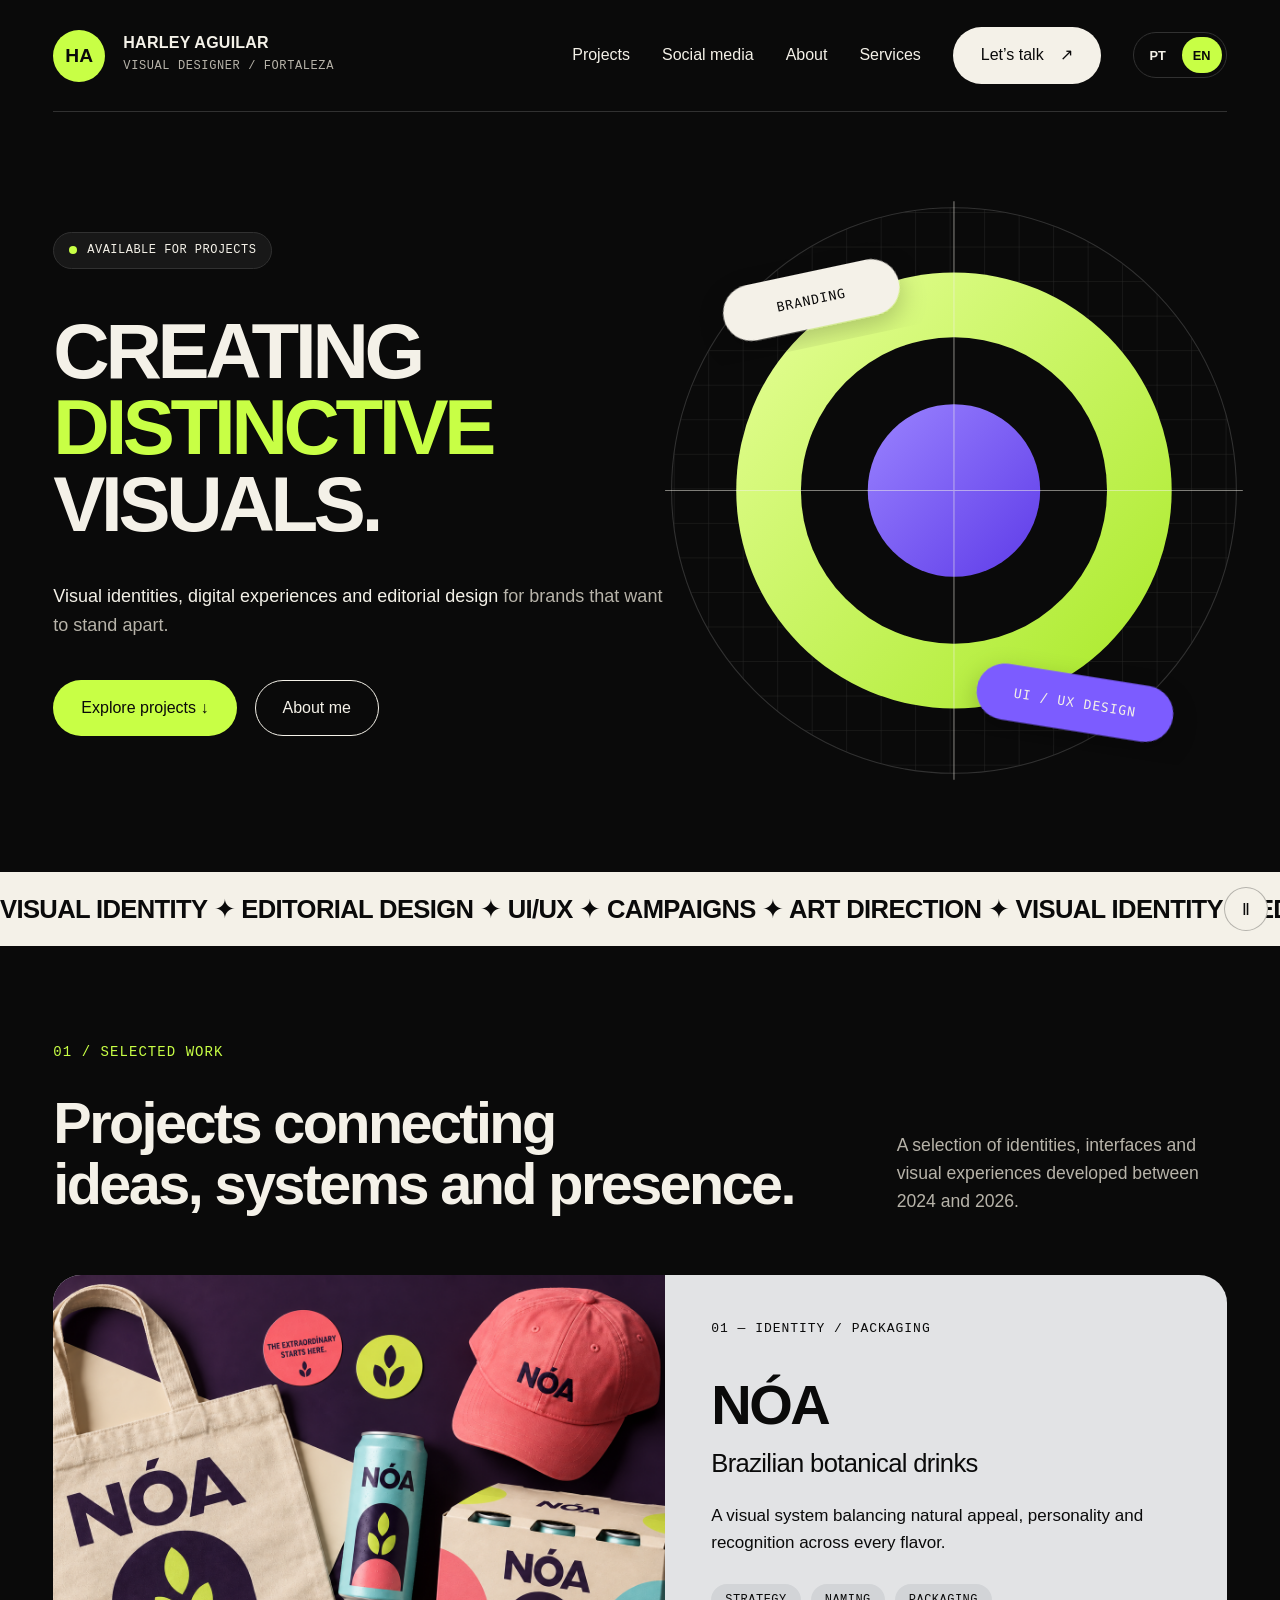
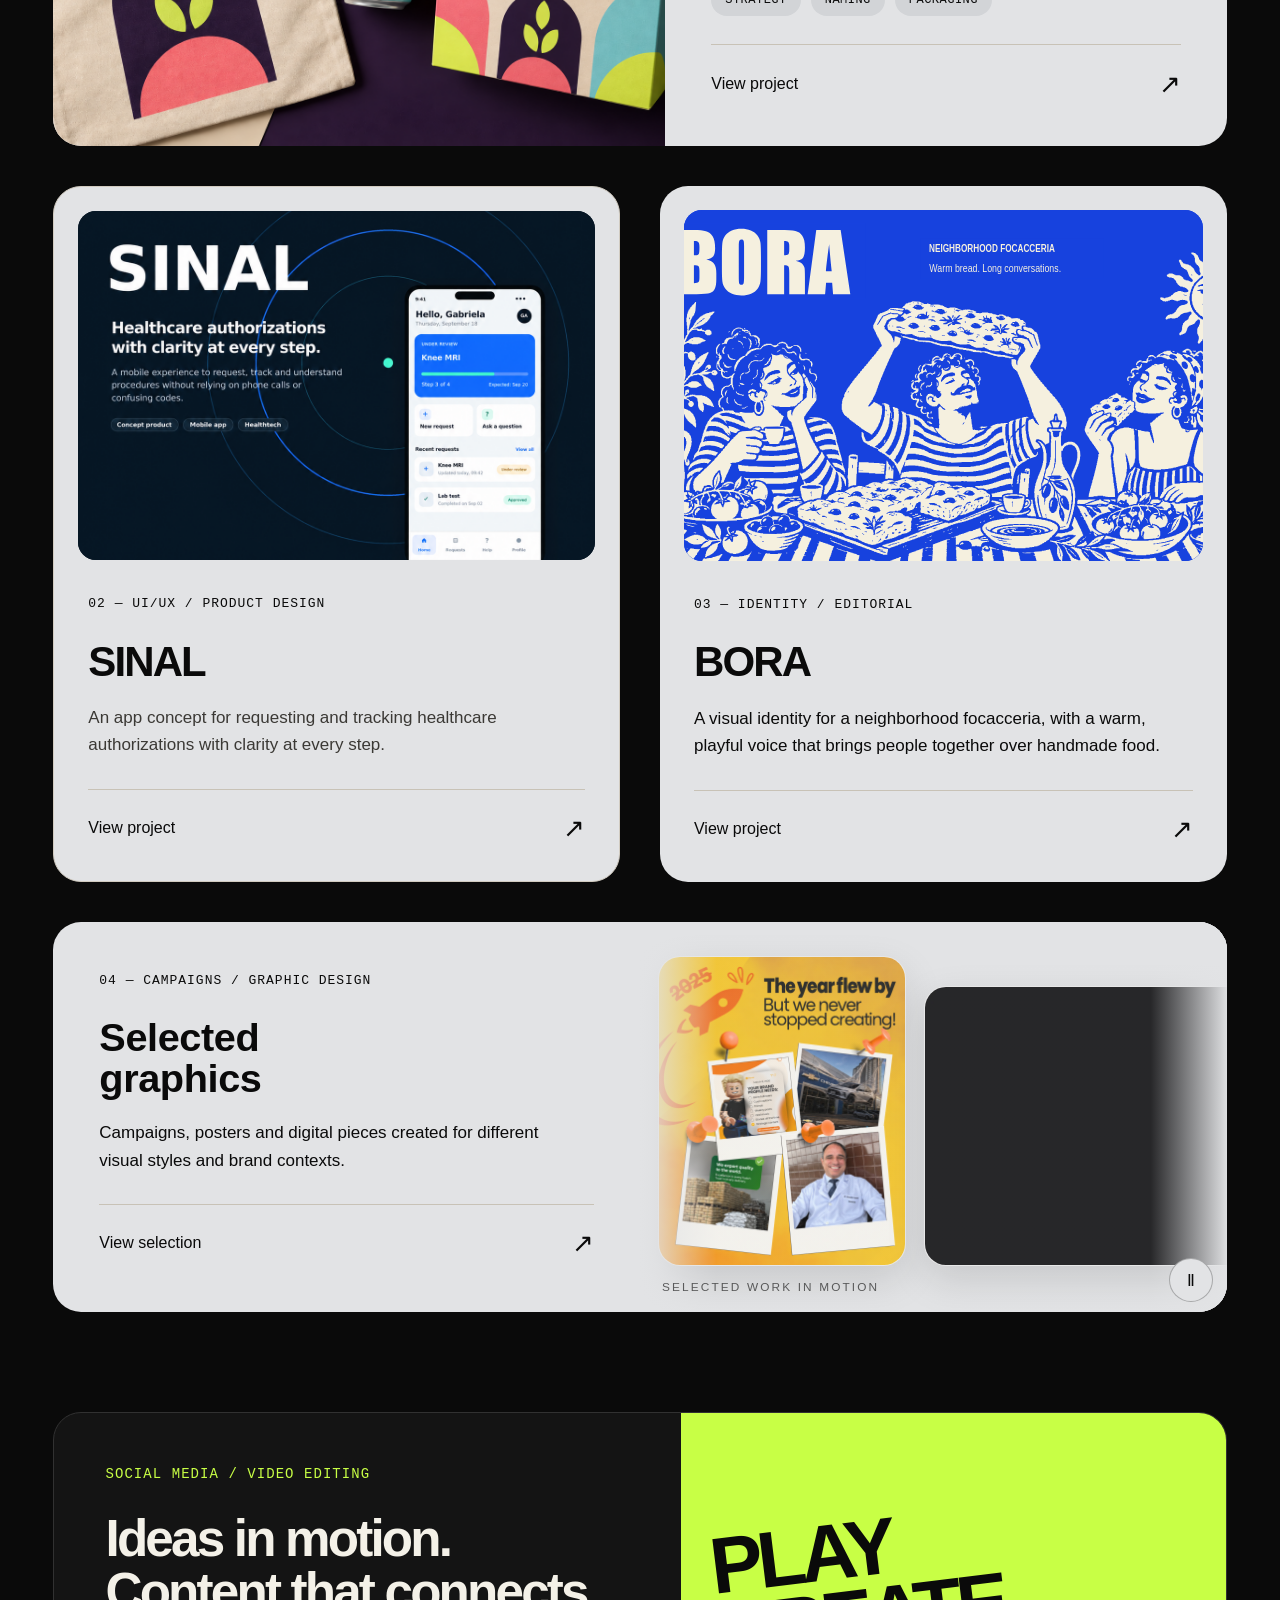
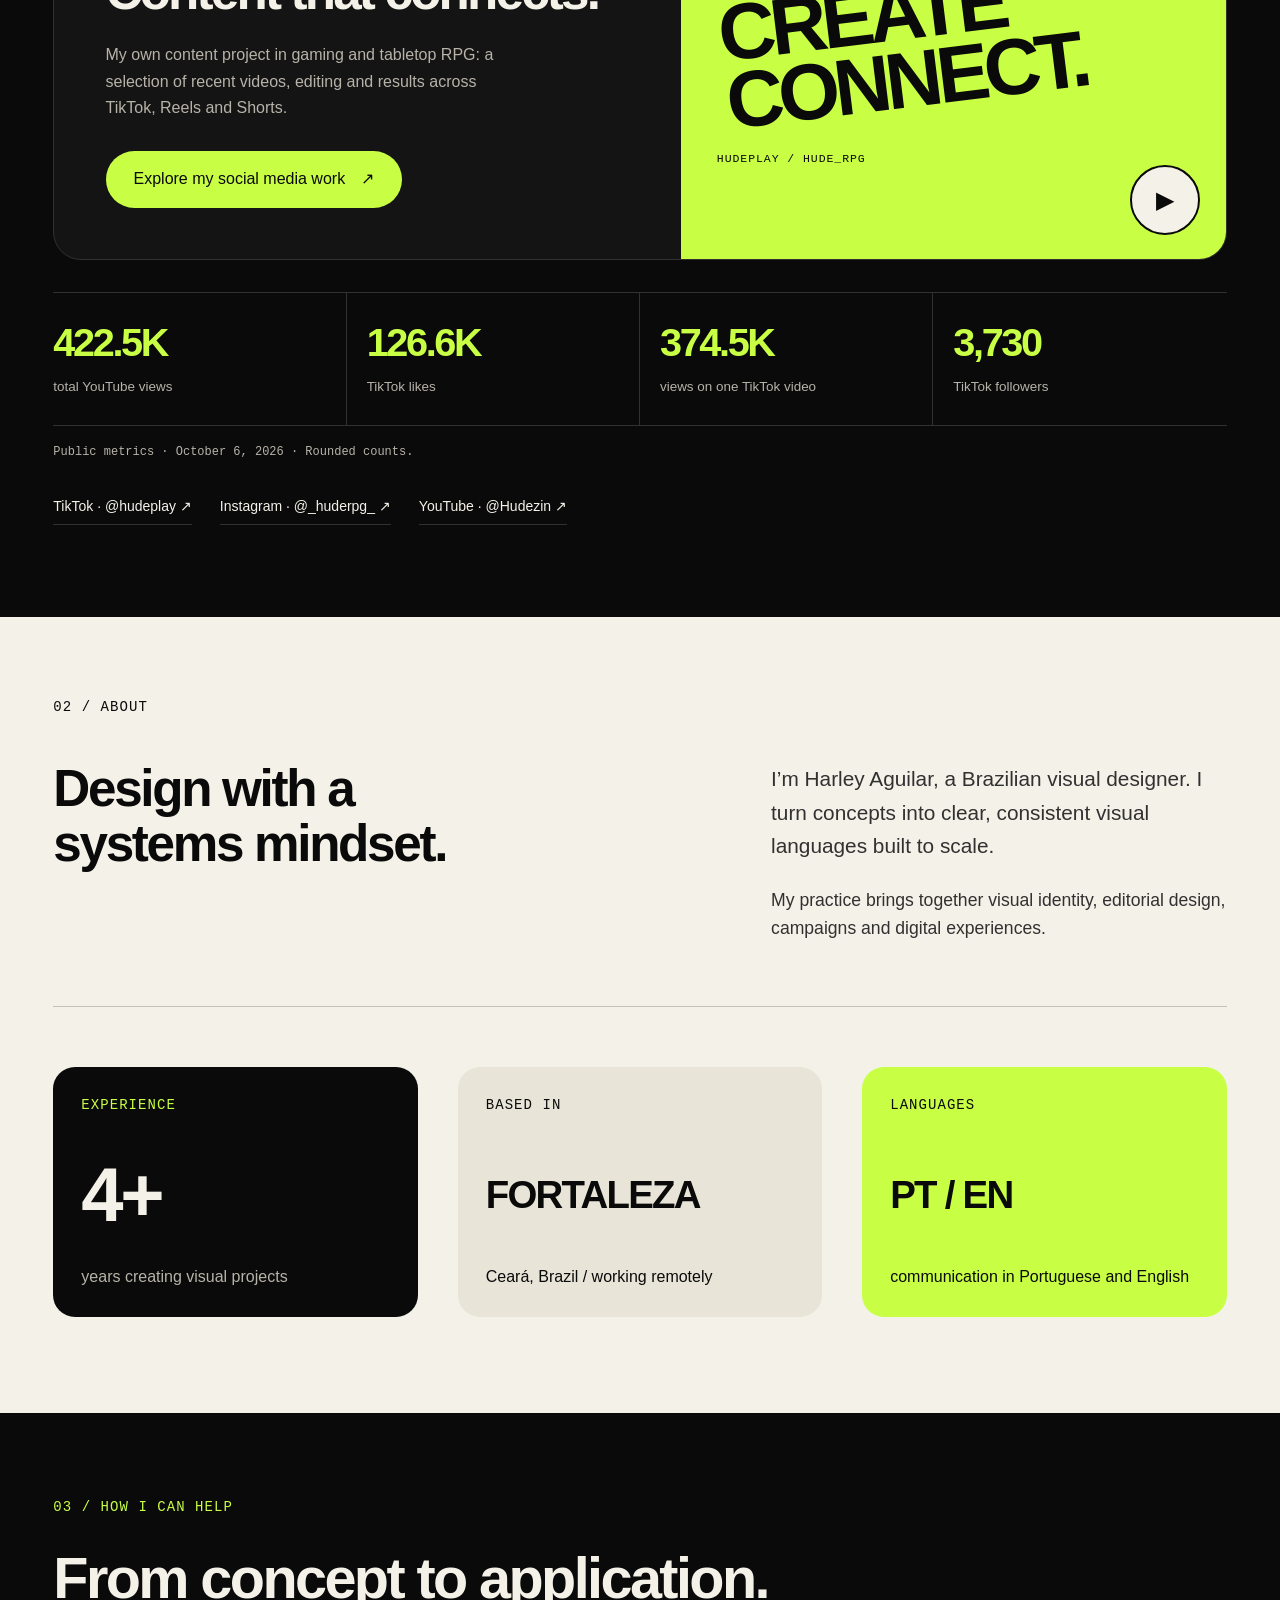
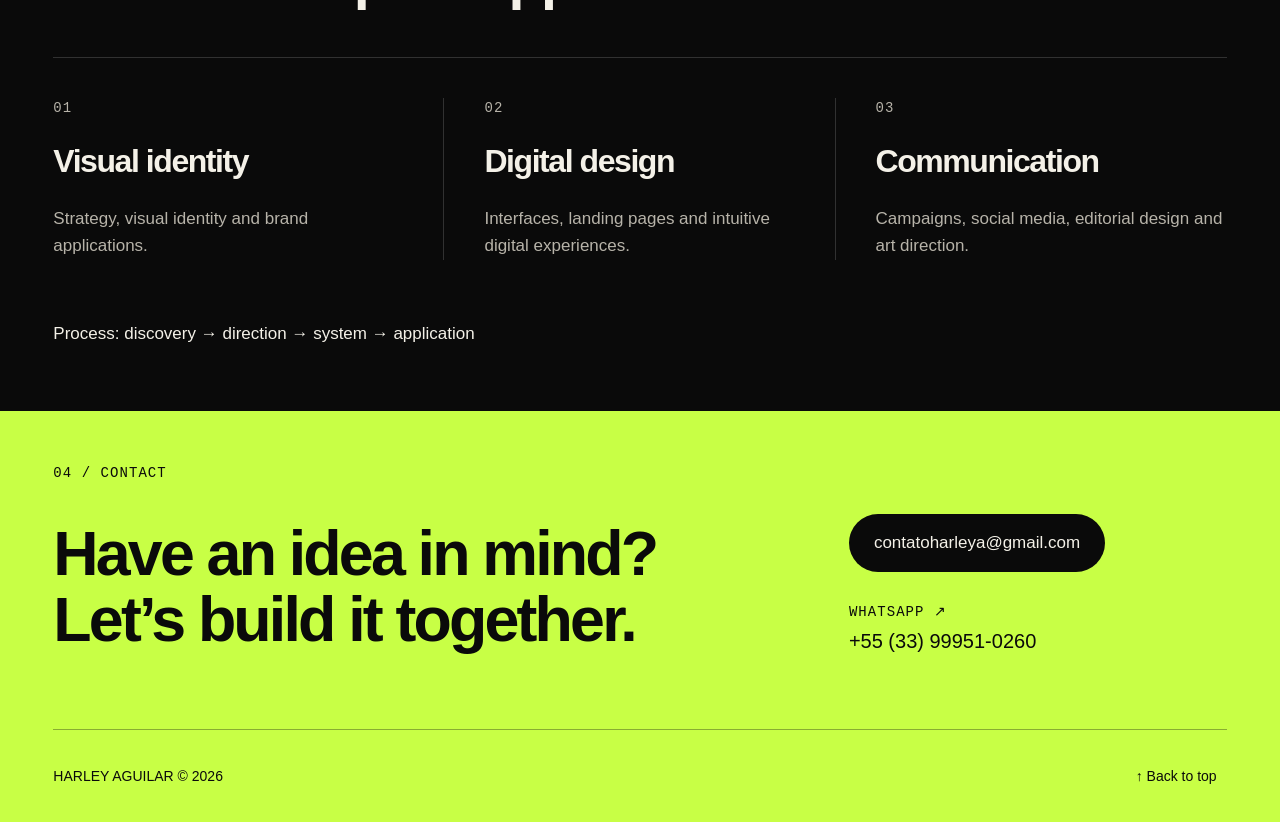
==== commit 5a61eaba: "Add bilingual social media portfolio with recent videos and verified metrics" ====
--- a/en/index.html
+++ b/en/index.html
@@ -1,8 +1,8 @@
 <!DOCTYPE html>
 
-<html lang="en"><head><meta charset="utf-8"/><meta content="width=device-width, initial-scale=1" name="viewport"/><meta content="#0a0a0a" name="theme-color"/><title>Portfolio — Harley Aguilar</title><meta content="Harley Aguilar’s portfolio: visual identity, editorial design, UI/UX and campaigns." name="description"/><link href="../assets/icons/favicon.svg" rel="icon" type="image/svg+xml"/><link href="../assets/css/styles.css?v=20261001-published" rel="stylesheet"/><script defer="" src="../assets/js/app.en.js?v=20261001-optimized"></script><meta name="portfolio-home" content="harley-aguilar"/><link rel="alternate" hreflang="pt-BR" href="../index.html"/><link rel="alternate" hreflang="en" href="./index.html"/></head>
+<html lang="en"><head><meta charset="utf-8"/><meta content="width=device-width, initial-scale=1" name="viewport"/><meta content="#0a0a0a" name="theme-color"/><title>Portfolio — Harley Aguilar</title><meta content="Harley Aguilar’s portfolio: visual identity, editorial design, UI/UX, campaigns and social media." name="description"/><link href="../assets/icons/favicon.svg" rel="icon" type="image/svg+xml"/><link href="../assets/css/styles.css?v=20261006-social" rel="stylesheet"/><link rel="stylesheet" href="../assets/css/social-media.css?v=20261006"/><script defer="" src="../assets/js/app.en.js?v=20261001-optimized"></script><meta name="portfolio-home" content="harley-aguilar"/><link rel="alternate" hreflang="pt-BR" href="../index.html"/><link rel="alternate" hreflang="en" href="./index.html"/></head>
 <body id="inicio">
-<a class="skip" href="#conteudo">Skip to content</a><header class="header wrap"><a aria-label="Harley Aguilar, home" class="brand" href="./index.html#inicio"><span class="monogram">HA</span><span>HARLEY AGUILAR<small>VISUAL DESIGNER / FORTALEZA</small></span></a><button aria-controls="menu" aria-expanded="false" aria-label="Open menu" class="menu-toggle" type="button"><span></span><span></span><span></span></button><nav aria-label="Main navigation" id="menu"><a href="./index.html#projetos">Projects</a><a href="./index.html#sobre">About</a><a href="./index.html#servicos">Services</a><a class="button paper" href="./index.html#contato">Let’s talk <span aria-hidden="true">↗</span></a><div class="language-switch" role="group" aria-label="Language"><a lang="pt-BR" hreflang="pt-BR" href="../index.html" >PT</a><a lang="en" hreflang="en" href="#" aria-current="true">EN</a></div></nav>
+<a class="skip" href="#conteudo">Skip to content</a><header class="header wrap"><a aria-label="Harley Aguilar, home" class="brand" href="./index.html#inicio"><span class="monogram">HA</span><span>HARLEY AGUILAR<small>VISUAL DESIGNER / FORTALEZA</small></span></a><button aria-controls="menu" aria-expanded="false" aria-label="Open menu" class="menu-toggle" type="button"><span></span><span></span><span></span></button><nav aria-label="Main navigation" id="menu"><a href="./index.html#projetos">Projects</a><a href="./index.html#social-media">Social media</a><a href="./index.html#sobre">About</a><a href="./index.html#servicos">Services</a><a class="button paper" href="./index.html#contato">Let’s talk <span aria-hidden="true">↗</span></a><div class="language-switch" role="group" aria-label="Language"><a lang="pt-BR" hreflang="pt-BR" href="../index.html" >PT</a><a lang="en" hreflang="en" href="#" aria-current="true">EN</a></div></nav>
 </header>
 <main tabindex="-1" id="conteudo"><section aria-labelledby="hero-title" class="hero wrap"><div class="hero-copy"><p class="availability"><span></span>AVAILABLE FOR PROJECTS</p><h1 id="hero-title">CREATING<br/><span>DISTINCTIVE</span><br/>VISUALS.</h1><p class="intro">Visual identities, digital experiences and editorial design<br class="desktop-break"/> <span>for brands that want to stand apart.</span></p><div class="hero-actions"><a class="button lime" href="#projetos">Explore projects ↓</a><a class="button ghost" href="#sobre">About me</a></div>
 </div>
@@ -25,6 +25,8 @@
 </article>
 </div>
 </section>
+
+<section class="social-home wrap" id="social-media" aria-labelledby="social-home-title"><div class="social-feature"><div class="social-feature-copy"><p class="eyebrow accent">SOCIAL MEDIA / VIDEO EDITING</p><h2 id="social-home-title">Ideas in motion.<br/>Content that connects.</h2><p>My own content project in gaming and tabletop RPG: a selection of recent videos, editing and results across TikTok, Reels and Shorts.</p><a class="button lime" href="./projects/social-media.html">Explore my social media work <span aria-hidden="true">↗</span></a></div><a class="social-feature-art" href="./projects/social-media.html" aria-label="Explore selected videos"><span class="social-art-word" aria-hidden="true">PLAY<br/>CREATE<br/>CONNECT.</span><span class="social-art-label">HUDEPLAY / HUDE_RPG</span><span class="social-art-play" aria-hidden="true">▶</span></a></div><div class="social-stats"><div><strong>422.5K</strong><span>total YouTube views</span></div><div><strong>126.6K</strong><span>TikTok likes</span></div><div><strong>374.5K</strong><span>views on one TikTok video</span></div><div><strong>3,730</strong><span>TikTok followers</span></div></div><p class="social-snapshot">Public metrics · October 6, 2026 · Rounded counts.</p><div class="social-profile-links"><a class="" href="https://www.tiktok.com/@hudeplay" target="_blank" rel="noopener noreferrer">TikTok · @hudeplay <span aria-hidden="true">↗</span></a><a class="" href="https://www.instagram.com/_huderpg_/" target="_blank" rel="noopener noreferrer">Instagram · @_huderpg_ <span aria-hidden="true">↗</span></a><a class="" href="https://www.youtube.com/@Hudezin" target="_blank" rel="noopener noreferrer">YouTube · @Hudezin <span aria-hidden="true">↗</span></a></div></section>
 <section aria-labelledby="about-title" class="about" id="sobre"><div class="wrap"><p class="eyebrow">02 / ABOUT</p><div class="about-grid"><h2 id="about-title">Design with a<br/>systems mindset.</h2><div><p class="lead">I’m Harley Aguilar, a Brazilian visual designer. I turn concepts into clear, consistent visual languages built to scale.</p><p>My practice brings together visual identity, editorial design, campaigns and digital experiences.</p></div>
 </div>
 <div class="facts"><div class="fact dark"><p class="eyebrow accent">EXPERIENCE</p><strong>4+</strong><p>years creating visual projects</p></div>
--- a/assets/css/social-media.css
+++ b/assets/css/social-media.css
@@ -0,0 +1,48 @@
+/* Social media case study, using the portfolio's existing palette and type. */
+.social-home{padding-block:20px 92px}
+.social-feature{display:grid;grid-template-columns:1.15fr 1fr;border:1px solid var(--line);border-radius:28px;overflow:hidden;background:#141414}
+.social-feature-copy{padding:clamp(26px,4vw,54px)}
+.social-feature h2{font-size:clamp(2.2rem,4vw,4rem);line-height:1.03;letter-spacing:-.055em;margin:28px 0 24px}
+.social-feature-copy>p:not(.eyebrow){max-width:46ch;color:var(--muted);line-height:1.65;margin-bottom:30px}
+.social-feature-art{position:relative;display:flex;flex-direction:column;justify-content:center;padding:36px;min-height:360px;overflow:hidden;background:var(--lime);color:var(--ink)}
+.social-art-word{font-weight:900;font-size:clamp(3rem,6.2vw,6.3rem);line-height:.86;letter-spacing:-.07em;transform:rotate(-7deg)}
+.social-art-label{font:.72rem/1.4 monospace;letter-spacing:.08em;margin-top:42px}
+.social-art-play{position:absolute;right:26px;bottom:24px;display:grid;place-items:center;width:70px;height:70px;border:2px solid var(--ink);border-radius:50%;font-size:1.5rem;background:var(--paper)}
+.social-stats{display:grid;grid-template-columns:repeat(4,minmax(0,1fr));border-block:1px solid var(--line);margin-top:32px}
+.social-stats>div{padding:28px 20px;border-right:1px solid var(--line)}
+.social-stats>div:first-child{padding-left:0}.social-stats>div:last-child{border-right:0}
+.social-stats strong{display:block;font-size:clamp(1.7rem,3.1vw,3rem);letter-spacing:-.06em;color:var(--lime);line-height:1.1;white-space:nowrap}
+.social-stats span{display:block;margin-top:12px;font-size:.84rem;line-height:1.5;color:var(--muted)}
+.social-snapshot{font:.75rem/1.7 monospace;color:var(--muted);margin:16px 0 26px;max-width:100ch}
+.social-profile-links{display:flex;flex-wrap:wrap;gap:12px 28px;font-size:.875rem}.social-profile-links a{padding-block:10px;border-bottom:1px solid var(--line)}
+.social-detail{padding-top:34px}.social-detail>.back-link{margin-bottom:64px}
+.social-intro{display:grid;grid-template-columns:1.1fr 1fr;gap:48px;align-items:end;margin-bottom:48px}
+.social-intro h1{font-size:clamp(3rem,7.8vw,7rem);letter-spacing:-.065em;line-height:.9;margin:28px 0 0}
+.social-intro-copy>p{font-size:1.15rem;line-height:1.6;color:var(--muted);max-width:45ch}.social-intro-copy .tags{margin-block:26px}.social-intro-copy .button{margin-top:12px}
+.social-videos,.social-results,.social-profiles{padding-top:68px}
+.social-detail h2{font-size:clamp(2.2rem,4.4vw,4rem);letter-spacing:-.05em;line-height:1.05}
+.social-video-grid{display:grid;grid-template-columns:repeat(3,minmax(0,1fr));gap:32px 24px}
+.social-video-card{min-width:0;background:#151515;border:1px solid var(--line);border-radius:20px;overflow:hidden}
+.social-player{position:relative;aspect-ratio:9/14;background:#050505;overflow:hidden}
+.social-player>img{display:block;width:100%;height:100%;object-fit:cover}
+.social-player>img[hidden],.social-play[hidden]{display:none}
+.social-player::after{content:"";pointer-events:none;position:absolute;inset:50% 0 0;background:linear-gradient(transparent,#0009)}
+.social-player:has(iframe)::after{display:none}
+.social-play{position:absolute;inset:auto 16px 18px;z-index:1;display:flex;align-items:center;justify-content:center;gap:12px;min-height:54px;border:1px solid #f4f1e877;border-radius:99px;background:#0a0a0ad9;color:var(--paper);cursor:pointer;font-size:.85rem}
+.social-play>span:first-child{color:var(--lime);font-size:1.1rem}
+.social-player iframe{position:absolute;inset:0;width:100%;height:100%;border:0}
+.social-video-copy{padding:24px}.social-video-copy h3{font-size:1.5rem;line-height:1.12;letter-spacing:-.035em;margin:18px 0;min-height:3.36em}
+.social-video-metric{color:var(--muted);font-size:.8rem;line-height:1.6;min-height:2.6em}
+.social-video-links{display:flex;gap:24px;font-size:.85rem;margin-top:20px}.social-video-links a{padding-block:8px;border-bottom:1px solid var(--line)}
+.social-results>h2{margin-top:28px}.social-results-grid,.social-profile-grid{display:grid;grid-template-columns:repeat(3,minmax(0,1fr));gap:24px;margin-top:36px}
+.social-result{background:var(--paper);color:var(--ink);padding:30px;border-radius:20px;display:flex;flex-direction:column}
+.social-result strong{font-size:clamp(2rem,4vw,3.5rem);letter-spacing:-.06em;margin-top:36px}.social-result>p:not(.eyebrow){font-size:.85rem;margin-top:8px}
+.social-result h3{font-size:1.5rem;line-height:1.18;margin:32px 0 28px}.social-result .project-link{margin-top:auto;border-color:#bcb8af;font-size:.9rem}
+.social-case{display:grid;grid-template-columns:1fr 1fr;gap:48px;border:1px solid var(--line);padding:40px;border-radius:20px;margin-top:24px}
+.social-case h3{font-size:2rem;line-height:1.12;letter-spacing:-.04em;margin:24px 0}.social-case p:not(.eyebrow){color:var(--muted);line-height:1.6}.social-case .button{margin-top:22px}
+.social-case dl{display:grid;grid-template-columns:1fr 1fr;gap:24px;margin:0;align-self:center}.social-case dl>div{border-bottom:1px solid var(--line);padding-bottom:20px}.social-case dt{color:var(--muted);font-size:.8rem}.social-case dd{font-size:clamp(1.8rem,3.4vw,3rem);color:var(--lime);margin:12px 0 0;font-weight:700;letter-spacing:-.06em}
+.social-profile-grid article{min-width:0;border-top:1px solid var(--line);padding-block:28px}.social-profile-grid h3{font-size:clamp(1.4rem,2.5vw,2rem);letter-spacing:-.035em;margin:28px 0 18px;overflow-wrap:anywhere}.social-profile-grid p:not(.eyebrow){font-size:.9rem;line-height:1.8;color:var(--muted)}.social-profile-grid .project-link{font-size:.9rem}
+.social-footer{border-top:1px solid var(--line);display:flex;justify-content:space-between;padding-block:28px;font-size:.75rem}
+@media(min-width:761px) and (max-width:1200px){.header{gap:20px}.header nav{gap:16px}.header nav>a{font-size:.85rem}.header .brand small{display:none}.header nav .button{padding:14px 16px}}
+@media(max-width:1000px){.social-intro{grid-template-columns:1fr;gap:32px}.social-intro-copy>p{max-width:60ch}.social-video-grid{grid-template-columns:repeat(2,minmax(0,1fr))}.social-feature{grid-template-columns:1fr 1fr}.social-case{gap:30px;padding:28px}}
+@media(max-width:760px){.social-home{padding-block:12px 56px}.social-feature{grid-template-columns:1fr}.social-feature-art{min-height:290px;order:-1}.social-art-word{font-size:4rem}.social-feature-copy{padding:28px 24px}.social-feature-copy .button{font-size:.9rem;width:100%;text-align:center}.social-feature h2{font-size:2.35rem}.social-stats{grid-template-columns:1fr 1fr;margin-top:24px}.social-stats>div,.social-stats>div:first-child{padding:22px 12px}.social-stats>div:nth-child(2){border-right:0}.social-stats>div:nth-child(-n+2){border-bottom:1px solid var(--line)}.social-stats strong{font-size:clamp(1.55rem,6.8vw,2.4rem)}.social-stats span{font-size:.75rem}.social-profile-links{flex-direction:column;gap:0}.social-detail{padding-top:20px}.social-detail>.back-link{margin-bottom:40px}.social-intro{gap:28px;margin-bottom:30px}.social-intro h1{font-size:clamp(2.8rem,13vw,5rem)}.social-intro-copy>p{font-size:1rem}.social-videos,.social-results,.social-profiles{padding-top:42px}.social-video-grid{grid-template-columns:1fr;gap:24px}.social-player{aspect-ratio:9/12;max-height:520px}.social-video-copy h3{min-height:0}.social-video-metric{min-height:0}.social-results-grid,.social-profile-grid{grid-template-columns:1fr;gap:18px}.social-result{padding:26px}.social-result strong{font-size:3rem;margin-top:24px}.social-result h3{margin-top:24px}.social-case{grid-template-columns:1fr;padding:26px;gap:32px}.social-case h3{font-size:1.75rem}.social-case dd{font-size:2.15rem}.social-case dl{gap:20px}.social-snapshot{font-size:.68rem}.social-detail .detail-contact{gap:26px}}
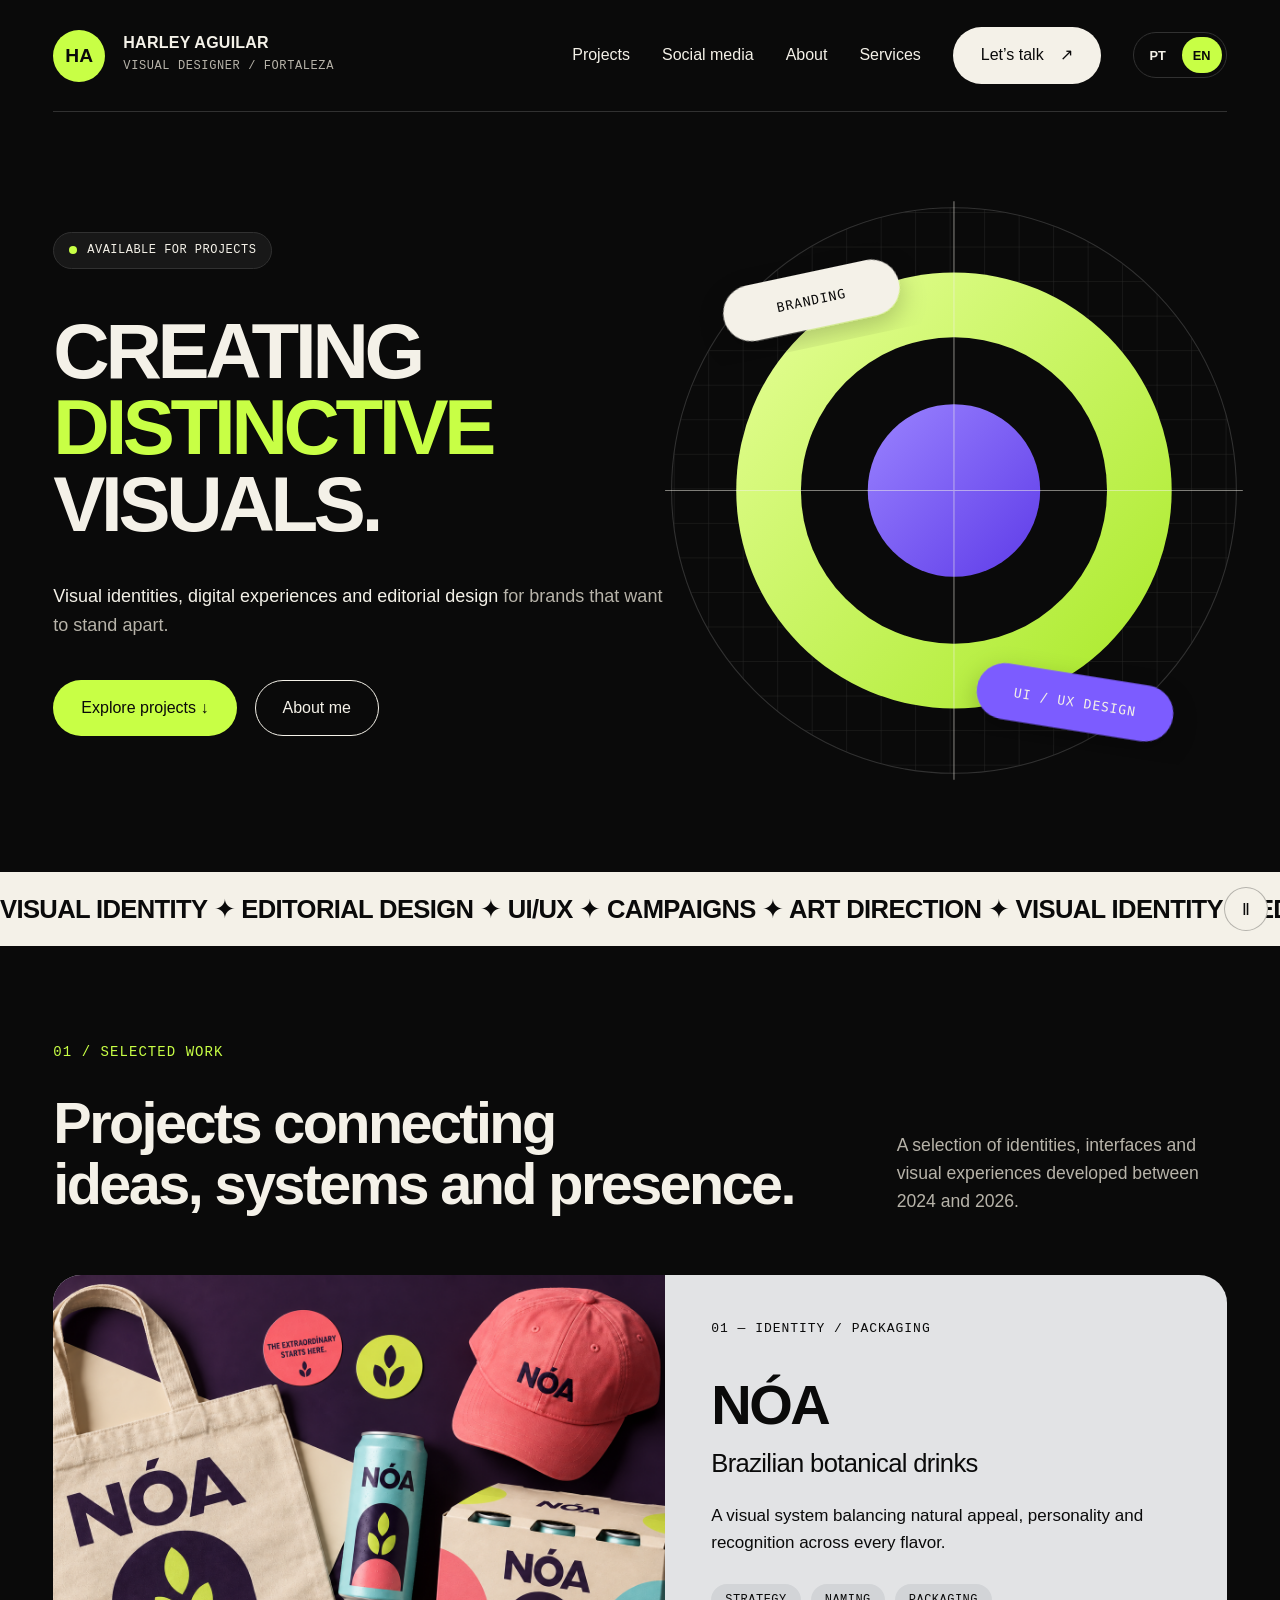
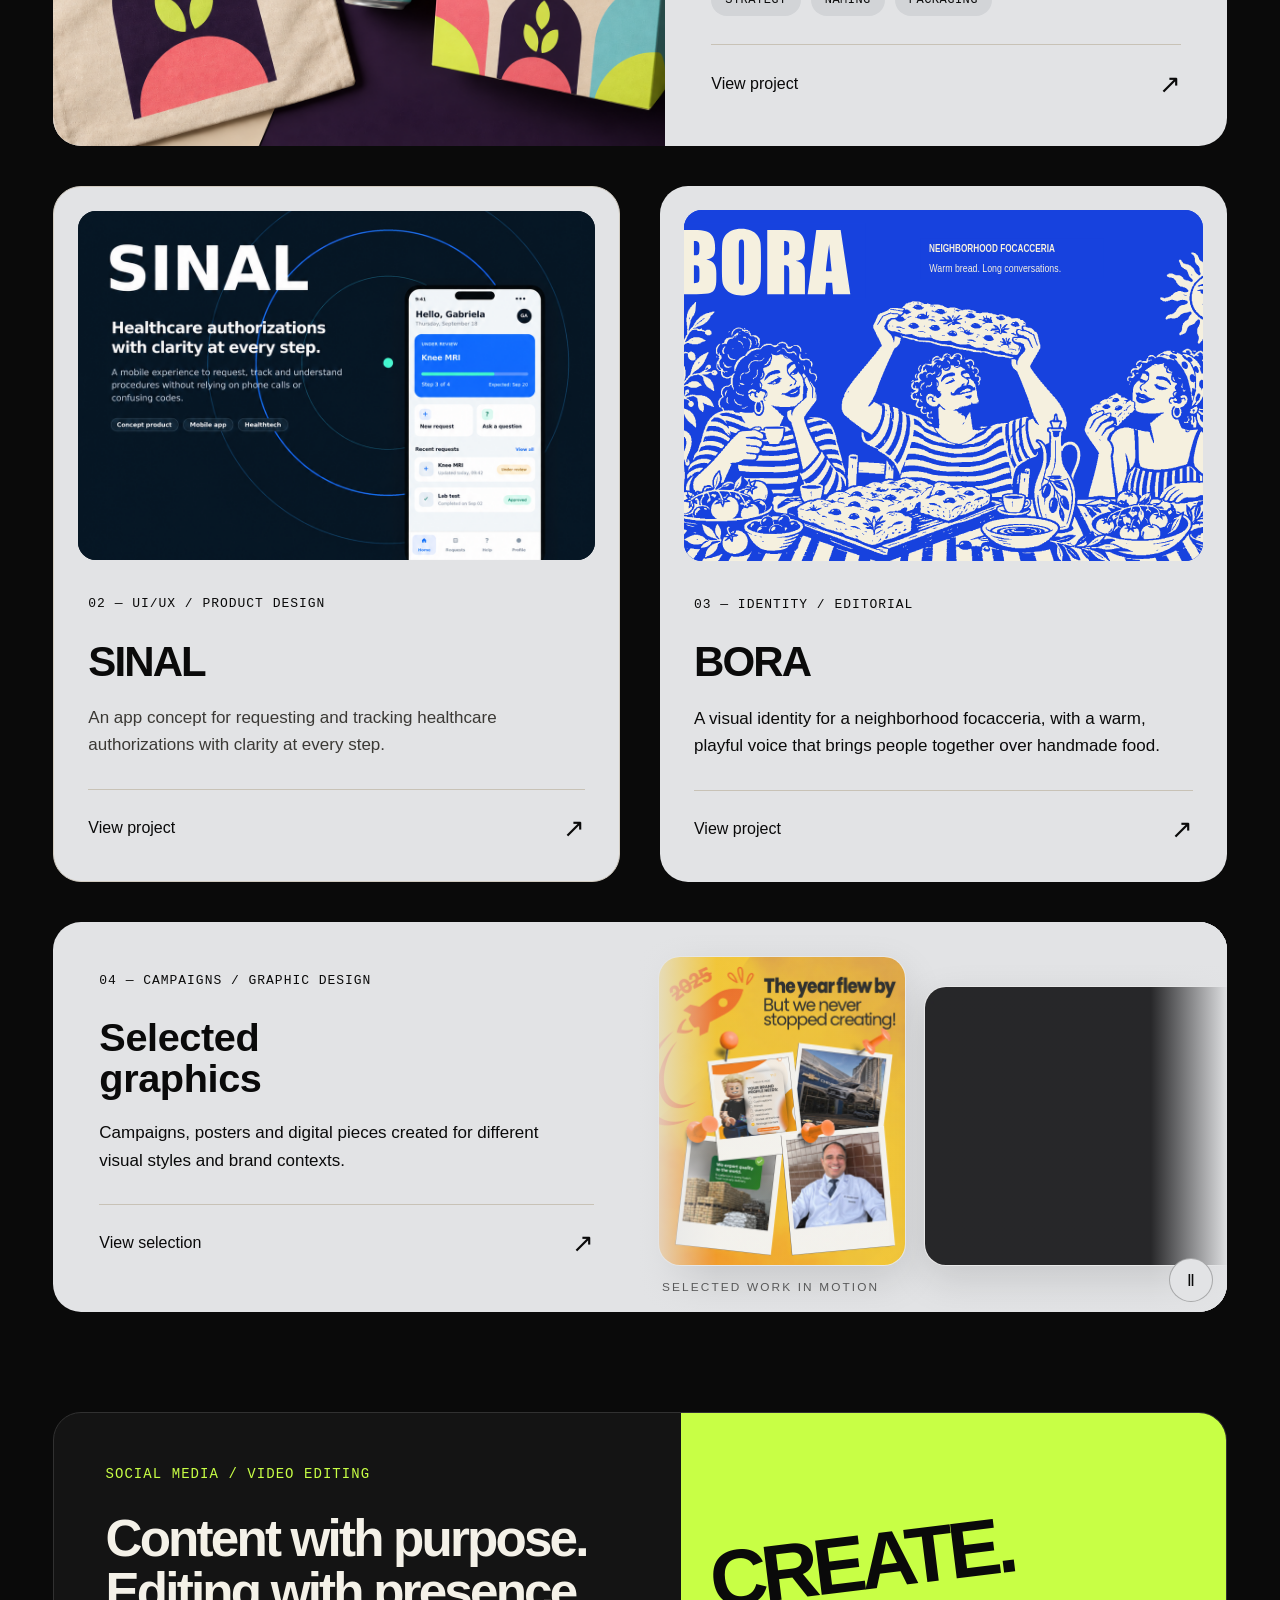
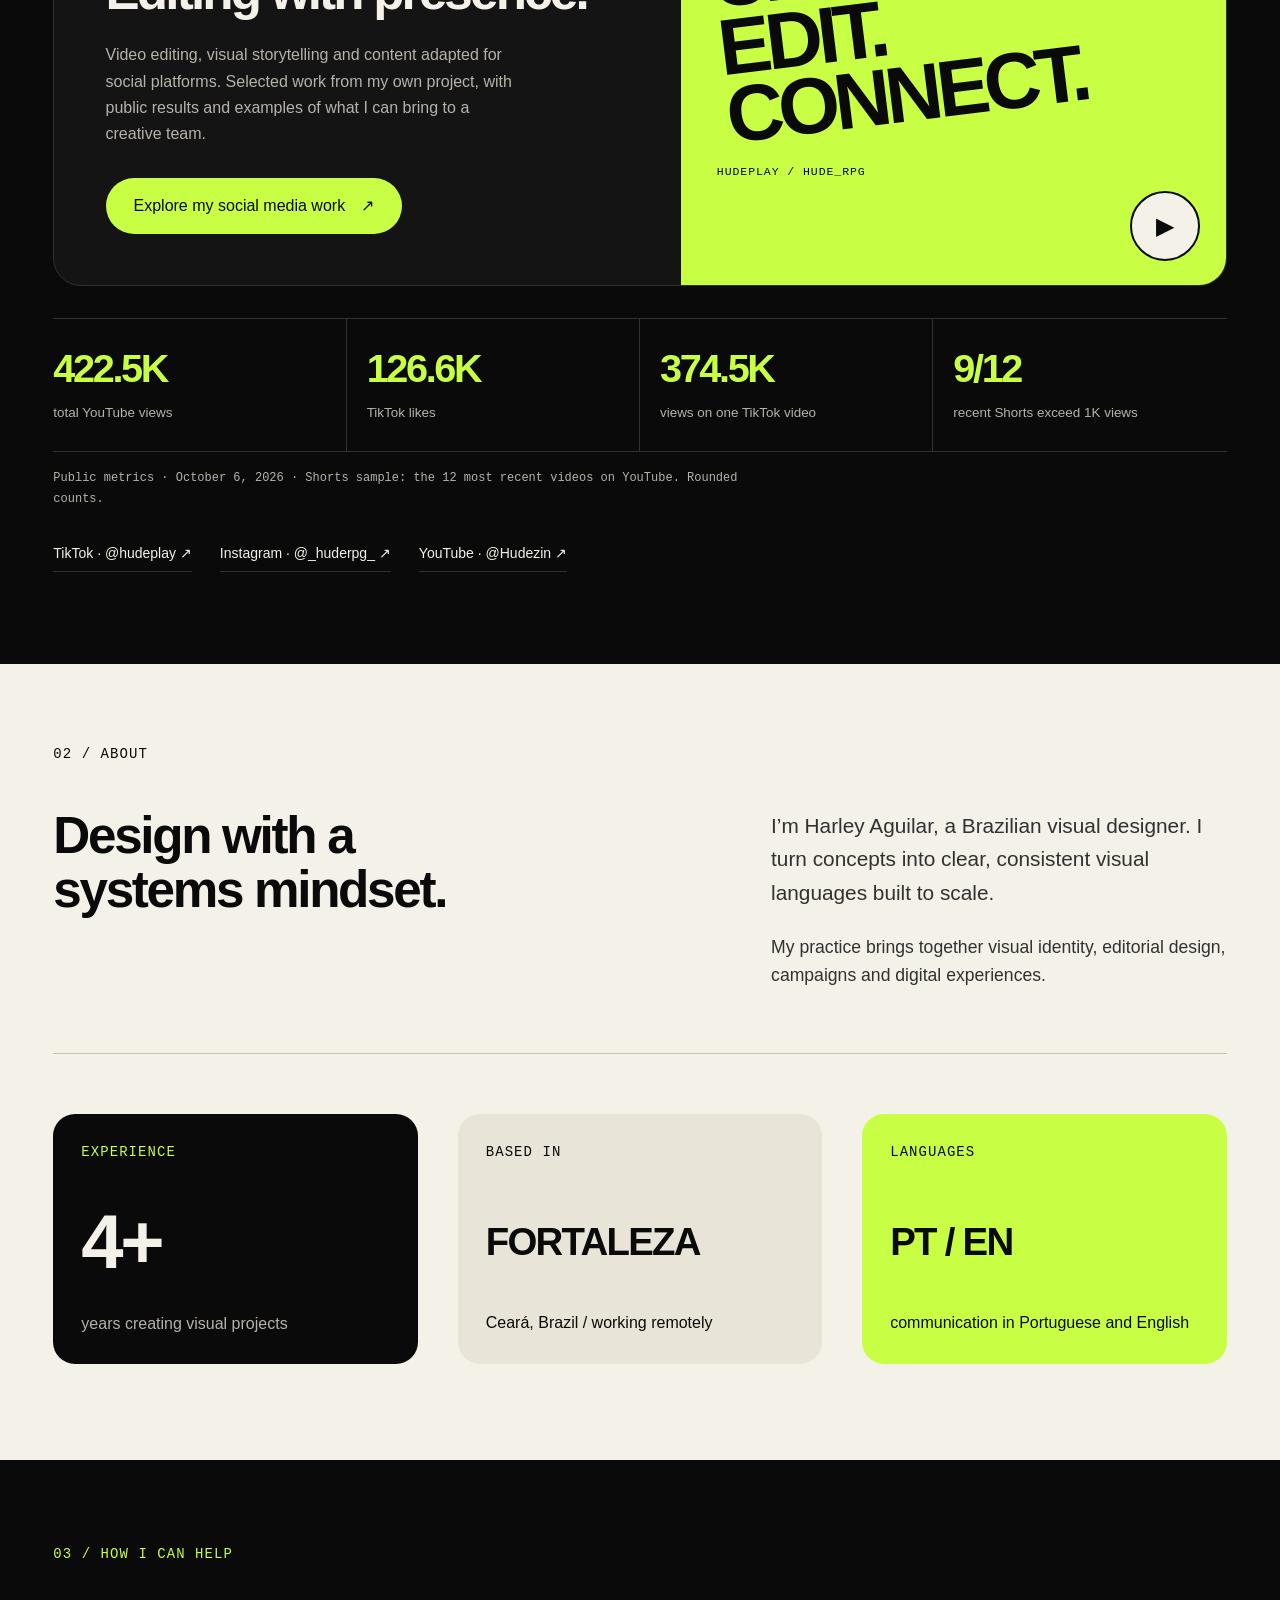
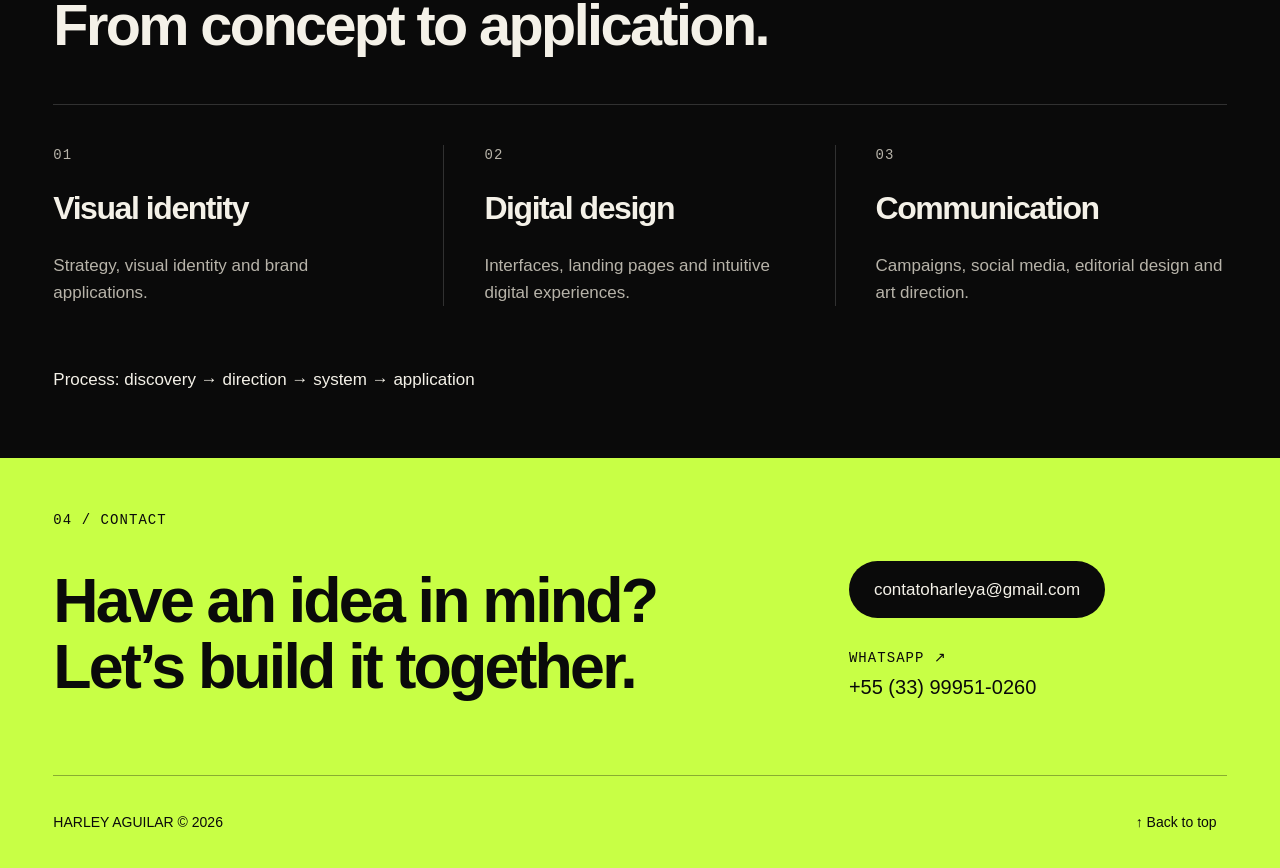
==== commit 44084bb0: "Refine social portfolio for creative roles with editorial covers and recent performance" ====
--- a/en/index.html
+++ b/en/index.html
@@ -1,6 +1,6 @@
 <!DOCTYPE html>
 
-<html lang="en"><head><meta charset="utf-8"/><meta content="width=device-width, initial-scale=1" name="viewport"/><meta content="#0a0a0a" name="theme-color"/><title>Portfolio — Harley Aguilar</title><meta content="Harley Aguilar’s portfolio: visual identity, editorial design, UI/UX, campaigns and social media." name="description"/><link href="../assets/icons/favicon.svg" rel="icon" type="image/svg+xml"/><link href="../assets/css/styles.css?v=20261006-social" rel="stylesheet"/><link rel="stylesheet" href="../assets/css/social-media.css?v=20261006"/><script defer="" src="../assets/js/app.en.js?v=20261001-optimized"></script><meta name="portfolio-home" content="harley-aguilar"/><link rel="alternate" hreflang="pt-BR" href="../index.html"/><link rel="alternate" hreflang="en" href="./index.html"/></head>
+<html lang="en"><head><meta charset="utf-8"/><meta content="width=device-width, initial-scale=1" name="viewport"/><meta content="#0a0a0a" name="theme-color"/><title>Portfolio — Harley Aguilar</title><meta content="Harley Aguilar’s portfolio: visual identity, editorial design, UI/UX, campaigns and social media." name="description"/><link href="../assets/icons/favicon.svg" rel="icon" type="image/svg+xml"/><link href="../assets/css/styles.css?v=20261006-social" rel="stylesheet"/><link rel="stylesheet" href="../assets/css/social-media.css?v=20261006-career"/><script defer="" src="../assets/js/app.en.js?v=20261001-optimized"></script><meta name="portfolio-home" content="harley-aguilar"/><link rel="alternate" hreflang="pt-BR" href="../index.html"/><link rel="alternate" hreflang="en" href="./index.html"/></head>
 <body id="inicio">
 <a class="skip" href="#conteudo">Skip to content</a><header class="header wrap"><a aria-label="Harley Aguilar, home" class="brand" href="./index.html#inicio"><span class="monogram">HA</span><span>HARLEY AGUILAR<small>VISUAL DESIGNER / FORTALEZA</small></span></a><button aria-controls="menu" aria-expanded="false" aria-label="Open menu" class="menu-toggle" type="button"><span></span><span></span><span></span></button><nav aria-label="Main navigation" id="menu"><a href="./index.html#projetos">Projects</a><a href="./index.html#social-media">Social media</a><a href="./index.html#sobre">About</a><a href="./index.html#servicos">Services</a><a class="button paper" href="./index.html#contato">Let’s talk <span aria-hidden="true">↗</span></a><div class="language-switch" role="group" aria-label="Language"><a lang="pt-BR" hreflang="pt-BR" href="../index.html" >PT</a><a lang="en" hreflang="en" href="#" aria-current="true">EN</a></div></nav>
 </header>
@@ -26,7 +26,7 @@
 </div>
 </section>
 
-<section class="social-home wrap" id="social-media" aria-labelledby="social-home-title"><div class="social-feature"><div class="social-feature-copy"><p class="eyebrow accent">SOCIAL MEDIA / VIDEO EDITING</p><h2 id="social-home-title">Ideas in motion.<br/>Content that connects.</h2><p>My own content project in gaming and tabletop RPG: a selection of recent videos, editing and results across TikTok, Reels and Shorts.</p><a class="button lime" href="./projects/social-media.html">Explore my social media work <span aria-hidden="true">↗</span></a></div><a class="social-feature-art" href="./projects/social-media.html" aria-label="Explore selected videos"><span class="social-art-word" aria-hidden="true">PLAY<br/>CREATE<br/>CONNECT.</span><span class="social-art-label">HUDEPLAY / HUDE_RPG</span><span class="social-art-play" aria-hidden="true">▶</span></a></div><div class="social-stats"><div><strong>422.5K</strong><span>total YouTube views</span></div><div><strong>126.6K</strong><span>TikTok likes</span></div><div><strong>374.5K</strong><span>views on one TikTok video</span></div><div><strong>3,730</strong><span>TikTok followers</span></div></div><p class="social-snapshot">Public metrics · October 6, 2026 · Rounded counts.</p><div class="social-profile-links"><a class="" href="https://www.tiktok.com/@hudeplay" target="_blank" rel="noopener noreferrer">TikTok · @hudeplay <span aria-hidden="true">↗</span></a><a class="" href="https://www.instagram.com/_huderpg_/" target="_blank" rel="noopener noreferrer">Instagram · @_huderpg_ <span aria-hidden="true">↗</span></a><a class="" href="https://www.youtube.com/@Hudezin" target="_blank" rel="noopener noreferrer">YouTube · @Hudezin <span aria-hidden="true">↗</span></a></div></section>
+<section class="social-home wrap" id="social-media" aria-labelledby="social-home-title"><div class="social-feature"><div class="social-feature-copy"><p class="eyebrow accent">SOCIAL MEDIA / VIDEO EDITING</p><h2 id="social-home-title">Content with purpose.<br/>Editing with presence.</h2><p>Video editing, visual storytelling and content adapted for social platforms. Selected work from my own project, with public results and examples of what I can bring to a creative team.</p><a class="button lime" href="./projects/social-media.html">Explore my social media work <span aria-hidden="true">↗</span></a></div><a class="social-feature-art" href="./projects/social-media.html" aria-label="Explore selected videos"><span class="social-art-word" aria-hidden="true">CREATE.<br/>EDIT.<br/>CONNECT.</span><span class="social-art-label">HUDEPLAY / HUDE_RPG</span><span class="social-art-play" aria-hidden="true">▶</span></a></div><div class="social-stats"><div><strong>422.5K</strong><span>total YouTube views</span></div><div><strong>126.6K</strong><span>TikTok likes</span></div><div><strong>374.5K</strong><span>views on one TikTok video</span></div><div><strong>9/12</strong><span>recent Shorts exceed 1K views</span></div></div><p class="social-snapshot">Public metrics · October 6, 2026 · Shorts sample: the 12 most recent videos on YouTube. Rounded counts.</p><div class="social-profile-links"><a class="" href="https://www.tiktok.com/@hudeplay" target="_blank" rel="noopener noreferrer">TikTok · @hudeplay <span aria-hidden="true">↗</span></a><a class="" href="https://www.instagram.com/_huderpg_/" target="_blank" rel="noopener noreferrer">Instagram · @_huderpg_ <span aria-hidden="true">↗</span></a><a class="" href="https://www.youtube.com/@Hudezin" target="_blank" rel="noopener noreferrer">YouTube · @Hudezin <span aria-hidden="true">↗</span></a></div></section>
 <section aria-labelledby="about-title" class="about" id="sobre"><div class="wrap"><p class="eyebrow">02 / ABOUT</p><div class="about-grid"><h2 id="about-title">Design with a<br/>systems mindset.</h2><div><p class="lead">I’m Harley Aguilar, a Brazilian visual designer. I turn concepts into clear, consistent visual languages built to scale.</p><p>My practice brings together visual identity, editorial design, campaigns and digital experiences.</p></div>
 </div>
 <div class="facts"><div class="fact dark"><p class="eyebrow accent">EXPERIENCE</p><strong>4+</strong><p>years creating visual projects</p></div>
--- a/assets/css/social-media.css
+++ b/assets/css/social-media.css
@@ -46,3 +46,57 @@
 @media(min-width:761px) and (max-width:1200px){.header{gap:20px}.header nav{gap:16px}.header nav>a{font-size:.85rem}.header .brand small{display:none}.header nav .button{padding:14px 16px}}
 @media(max-width:1000px){.social-intro{grid-template-columns:1fr;gap:32px}.social-intro-copy>p{max-width:60ch}.social-video-grid{grid-template-columns:repeat(2,minmax(0,1fr))}.social-feature{grid-template-columns:1fr 1fr}.social-case{gap:30px;padding:28px}}
 @media(max-width:760px){.social-home{padding-block:12px 56px}.social-feature{grid-template-columns:1fr}.social-feature-art{min-height:290px;order:-1}.social-art-word{font-size:4rem}.social-feature-copy{padding:28px 24px}.social-feature-copy .button{font-size:.9rem;width:100%;text-align:center}.social-feature h2{font-size:2.35rem}.social-stats{grid-template-columns:1fr 1fr;margin-top:24px}.social-stats>div,.social-stats>div:first-child{padding:22px 12px}.social-stats>div:nth-child(2){border-right:0}.social-stats>div:nth-child(-n+2){border-bottom:1px solid var(--line)}.social-stats strong{font-size:clamp(1.55rem,6.8vw,2.4rem)}.social-stats span{font-size:.75rem}.social-profile-links{flex-direction:column;gap:0}.social-detail{padding-top:20px}.social-detail>.back-link{margin-bottom:40px}.social-intro{gap:28px;margin-bottom:30px}.social-intro h1{font-size:clamp(2.8rem,13vw,5rem)}.social-intro-copy>p{font-size:1rem}.social-videos,.social-results,.social-profiles{padding-top:42px}.social-video-grid{grid-template-columns:1fr;gap:24px}.social-player{aspect-ratio:9/12;max-height:520px}.social-video-copy h3{min-height:0}.social-video-metric{min-height:0}.social-results-grid,.social-profile-grid{grid-template-columns:1fr;gap:18px}.social-result{padding:26px}.social-result strong{font-size:3rem;margin-top:24px}.social-result h3{margin-top:24px}.social-case{grid-template-columns:1fr;padding:26px;gap:32px}.social-case h3{font-size:1.75rem}.social-case dd{font-size:2.15rem}.social-case dl{gap:20px}.social-snapshot{font-size:.68rem}.social-detail .detail-contact{gap:26px}}
+
+/* Editorial covers and a transparent recent-performance sample. */
+.social-skills{padding-top:50px}.social-skills>h2{margin:24px 0 32px}
+.social-skills-grid{display:grid;grid-template-columns:repeat(3,minmax(0,1fr));gap:28px}
+.social-skills-grid article{border-top:1px solid var(--line);padding-top:26px}
+.social-skills-grid h3{font-size:1.65rem;letter-spacing:-.035em;margin:26px 0 16px;line-height:1.1}
+.social-skills-grid p{font-size:.95rem;line-height:1.65;color:var(--muted)}
+.social-player{aspect-ratio:4/5;background:#141414}
+.social-player::after{display:none}
+.social-player[data-playing]{aspect-ratio:9/14}
+.social-cover{position:absolute;inset:0;display:flex;flex-direction:column;padding:22px;background:var(--paper);color:var(--ink);overflow:hidden}
+.social-cover[hidden]{display:none}
+.social-cover-top{display:flex;justify-content:space-between;align-items:center;font:.63rem/1.4 monospace;letter-spacing:.12em;position:relative;z-index:1;border-bottom:1px solid currentColor;padding-bottom:12px}
+.social-cover-top>span:last-child{font-size:.9rem}
+.social-cover-bottom{position:relative;z-index:1;margin-top:auto;padding-bottom:62px}
+.social-cover-category{font:.56rem/1.5 monospace;letter-spacing:.08em;display:block;margin-bottom:12px}
+.social-cover-title{display:block;font-size:clamp(1.45rem,2.7vw,2.5rem);font-weight:900;line-height:.98;letter-spacing:-.06em}
+.social-cover-line{display:block;font:.5rem/1.5 monospace;letter-spacing:.06em;margin-top:16px}
+.social-cover-geometry{position:absolute;left:24px;right:24px;top:19%;height:27%;border:1px solid currentColor;opacity:.85}
+.social-cover-geometry::before,.social-cover-geometry::after{content:"";position:absolute}
+.social-cover--1{background:var(--lime)}
+.social-cover--1 .social-cover-geometry{border:0;display:flex;gap:12px;background:repeating-linear-gradient(90deg,var(--ink) 0,var(--ink) 22%,transparent 22%,transparent 30%);transform:skewY(-7deg);height:23%;top:23%}
+.social-cover--2{background:#dcd4f6}
+.social-cover--2 .social-cover-geometry{border-radius:50%;left:33%;right:33%;height:auto;aspect-ratio:1;top:20%;border:12px solid #4c3e6e}
+.social-cover--2 .social-cover-geometry::before{inset:-20px;border:1px solid #4c3e6e;border-radius:50%}
+.social-cover--3{background:var(--paper)}
+.social-cover--3 .social-cover-geometry{border:0;background:repeating-linear-gradient(0deg,var(--ink) 0,var(--ink) 1px,transparent 1px,transparent 14px);transform:rotate(-9deg);height:23%;left:36px;right:36px;top:23%}
+.social-cover--3 .social-cover-geometry::before{height:60px;width:60px;right:12%;top:12%;border-radius:50%;background:var(--lime);border:1px solid var(--ink)}
+.social-cover--4{background:#262626;color:var(--paper)}
+.social-cover--4 .social-cover-geometry{border-radius:999px;border:1px solid var(--lime);left:22%;right:22%;height:27%;transform:rotate(-25deg)}
+.social-cover--4 .social-cover-geometry::before{inset:15px;border-radius:999px;border:1px solid var(--lime)}
+.social-cover--4 .social-cover-geometry::after{inset:30px;border-radius:999px;background:var(--lime)}
+.social-cover--5{background:#b4c0ff}
+.social-cover--5 .social-cover-geometry{border:0;background:linear-gradient(90deg,var(--ink) 0 46%,transparent 46% 54%,var(--paper) 54% 100%);height:22%;top:24%;transform:rotate(-7deg)}
+.social-play{min-height:46px;inset:auto 18px 18px;background:var(--ink);color:var(--paper);border-color:#757575;font-size:.8rem}
+.social-video-copy h3{font-size:1.35rem;min-height:3.24em;margin-bottom:12px}
+.social-video-description{color:var(--muted);font-size:.85rem;line-height:1.6;min-height:3.2em;margin-bottom:16px}
+.social-performance{padding-top:72px}
+.social-performance .section-heading{margin-top:28px}
+.social-performance-stats{display:grid;grid-template-columns:repeat(3,minmax(0,1fr));gap:32px;margin:38px 0}
+.social-performance-stats>div{border-top:1px solid var(--line);padding-top:26px}
+.social-performance-stats strong{font-size:clamp(2.6rem,4.5vw,4.2rem);color:var(--lime);line-height:1;letter-spacing:-.06em;display:block}
+.social-performance-stats span{display:block;color:var(--muted);font-size:.85rem;line-height:1.6;margin-top:16px;max-width:26ch}
+.social-chart{padding:32px 24px 16px;margin:0;list-style:none;display:grid;grid-template-columns:repeat(12,minmax(0,1fr));gap:12px;background:#161616;border:1px solid var(--line);border-radius:20px}
+.social-chart a{display:flex;flex-direction:column;gap:12px;align-items:center}
+.social-chart-value{font:.68rem/1.4 monospace;color:var(--muted);white-space:nowrap}
+.social-chart-track{width:100%;height:130px;display:flex;align-items:flex-end;border-bottom:1px solid #5b5b5b}
+.social-chart-bar{display:block;width:100%;height:var(--bar-height);min-height:6px;background:var(--lime);border-radius:5px 5px 0 0}
+.social-chart li:nth-child(n+6) .social-chart-bar{background:#aaa69c}
+.social-chart-index{font:.65rem/1.4 monospace;color:var(--muted)}
+.social-chart-axis{display:flex;justify-content:space-between;gap:20px;margin-top:18px;font:.65rem/1.5 monospace;color:var(--muted);letter-spacing:.05em}
+@media(hover:hover){.social-chart a:hover .social-chart-bar{background:var(--paper)}.social-play:hover{background:#272727}}
+@media(max-width:1000px){.social-cover-title{font-size:clamp(1.6rem,4vw,2.4rem)}.social-chart{gap:10px;padding-inline:18px}.social-chart-value{font-size:.59rem}.social-skills-grid{gap:20px}}
+@media(max-width:760px){.social-skills{padding-top:30px}.social-skills-grid{grid-template-columns:1fr;gap:26px}.social-skills-grid h3{margin-top:18px}.social-player{aspect-ratio:4/5;max-height:440px}.social-player[data-playing]{aspect-ratio:9/14;max-height:none}.social-cover{padding:24px}.social-cover-title{font-size:clamp(1.8rem,8.3vw,2.9rem)}.social-cover-category{font-size:.61rem}.social-cover-line{font-size:.57rem}.social-video-copy h3,.social-video-description{min-height:0}.social-performance{padding-top:44px}.social-performance-stats{grid-template-columns:1fr;gap:22px}.social-performance-stats>div{display:grid;grid-template-columns:110px 1fr;align-items:center;gap:18px;padding-top:22px}.social-performance-stats strong{font-size:2.8rem}.social-performance-stats span{margin:0}.social-chart{grid-template-columns:repeat(6,minmax(0,1fr));row-gap:24px;column-gap:12px;padding:24px 16px 16px}.social-chart-track{height:90px}.social-chart-value{font-size:.63rem}.social-chart-axis{font-size:.55rem}}
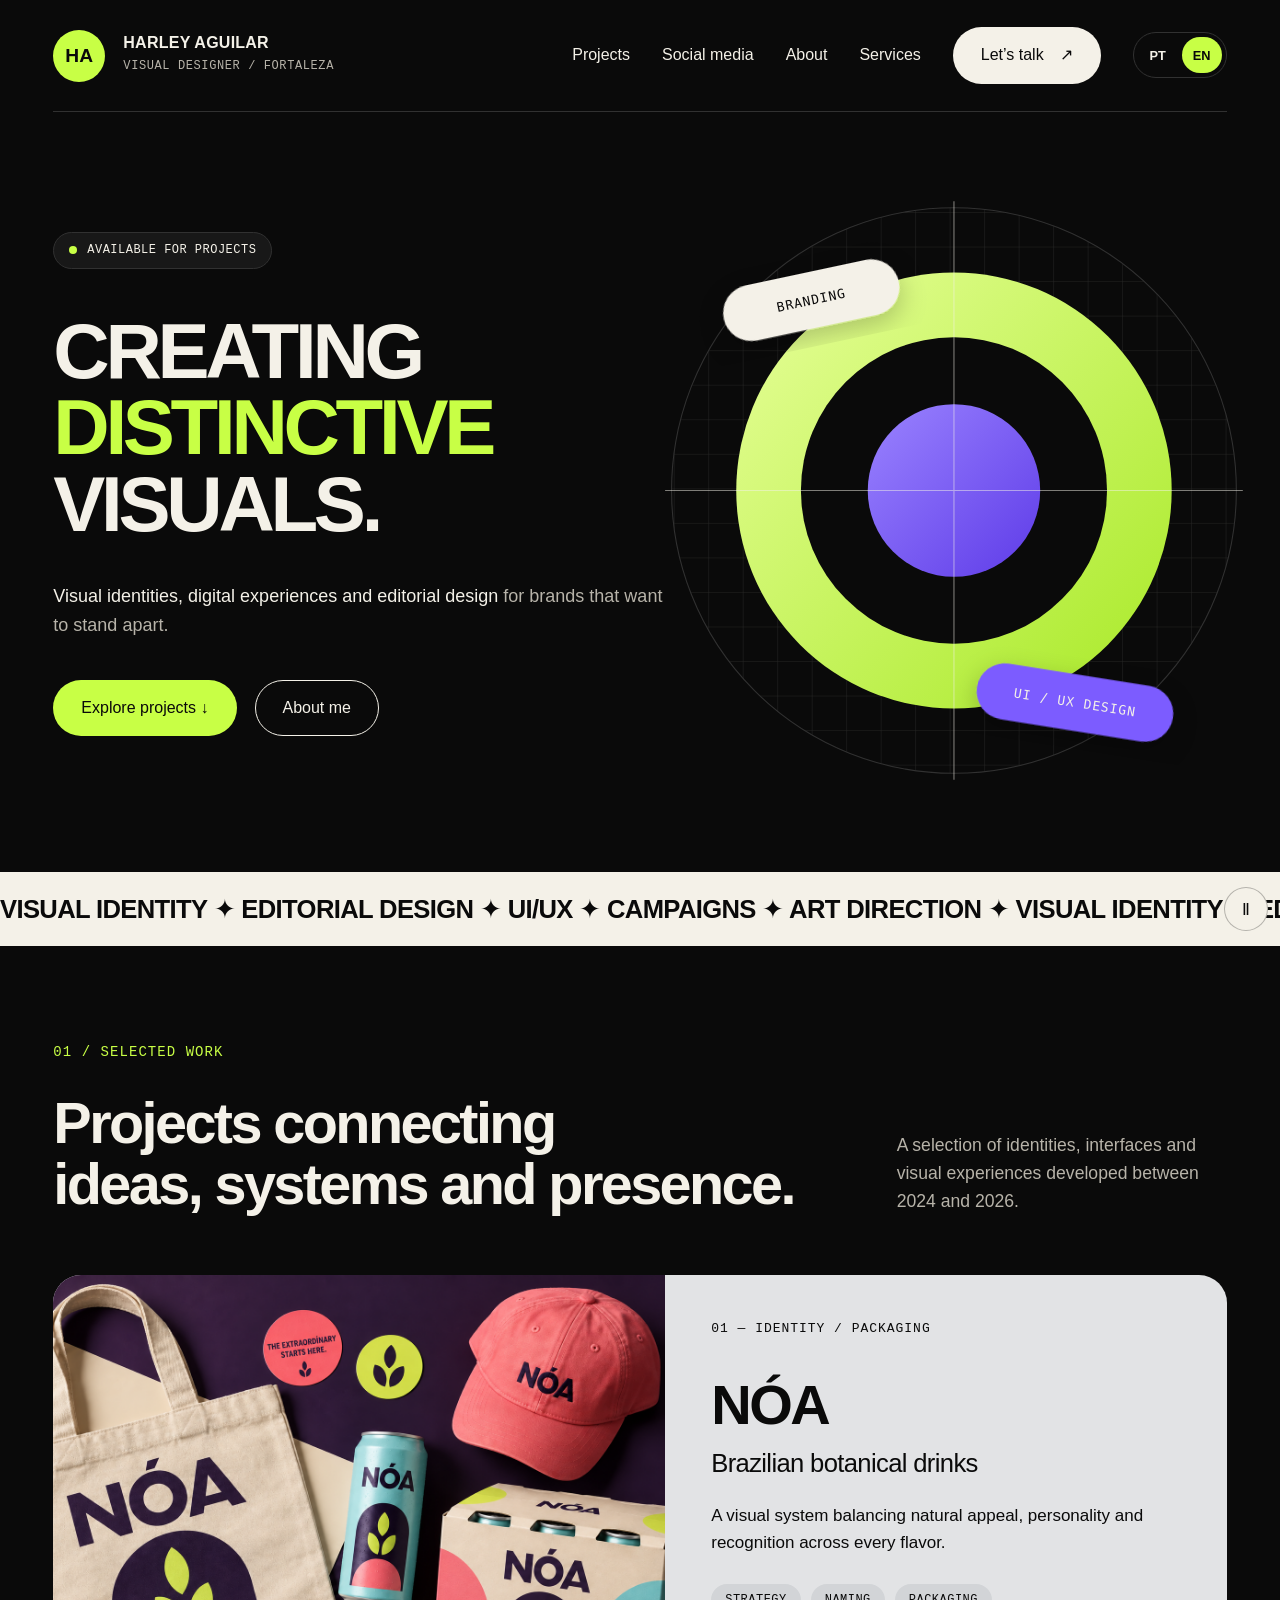
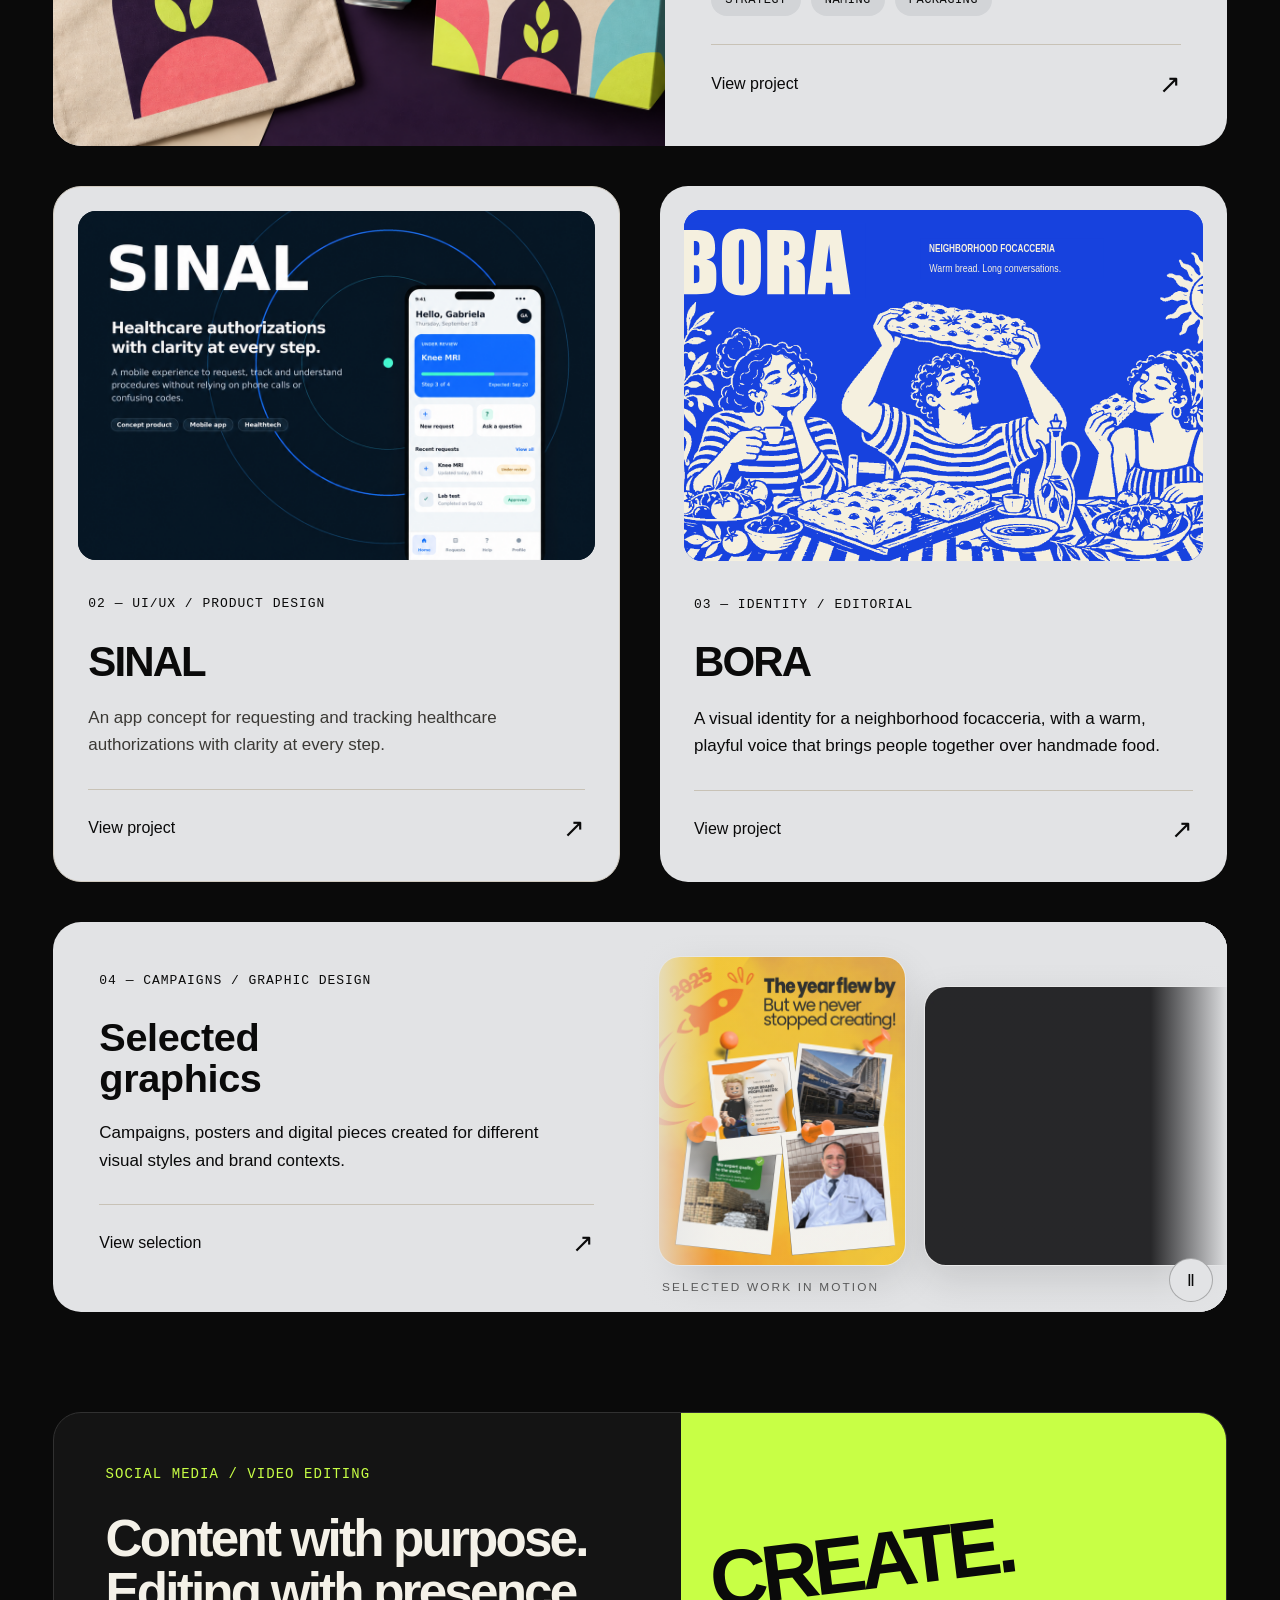
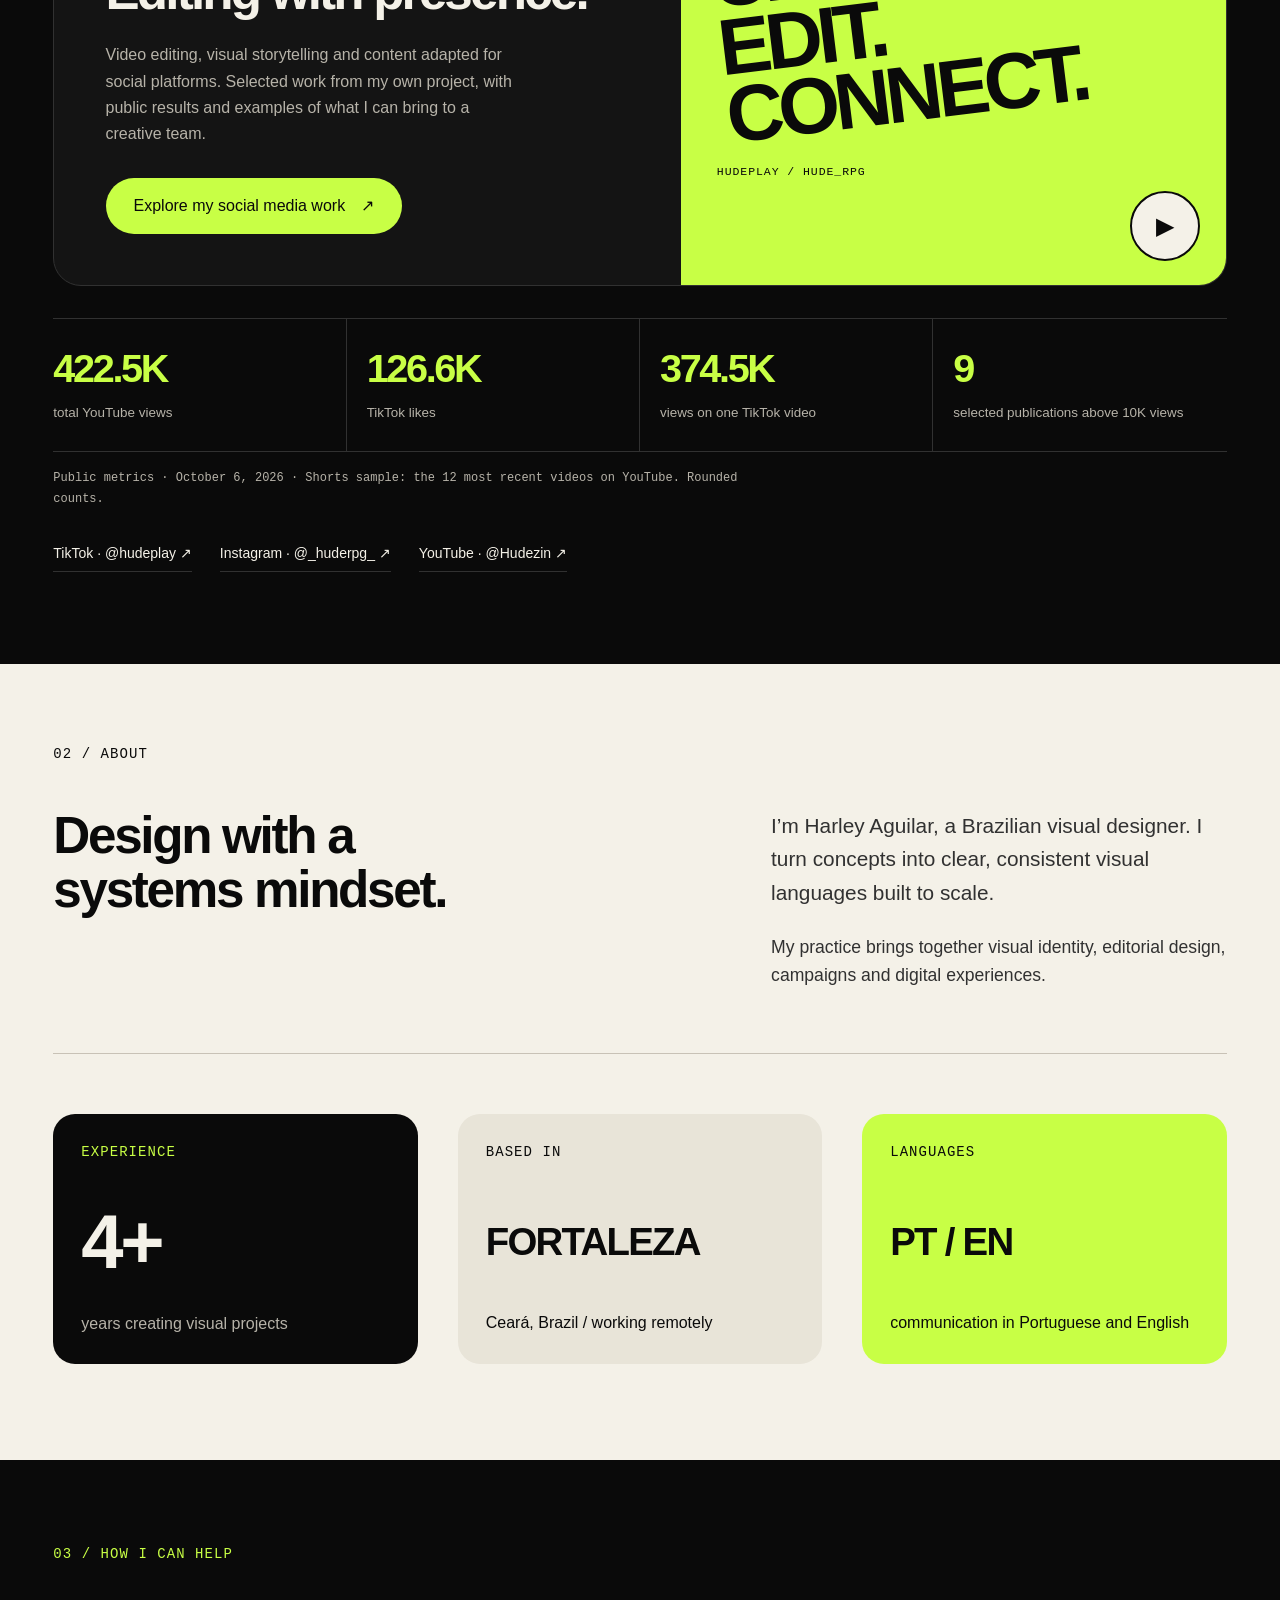
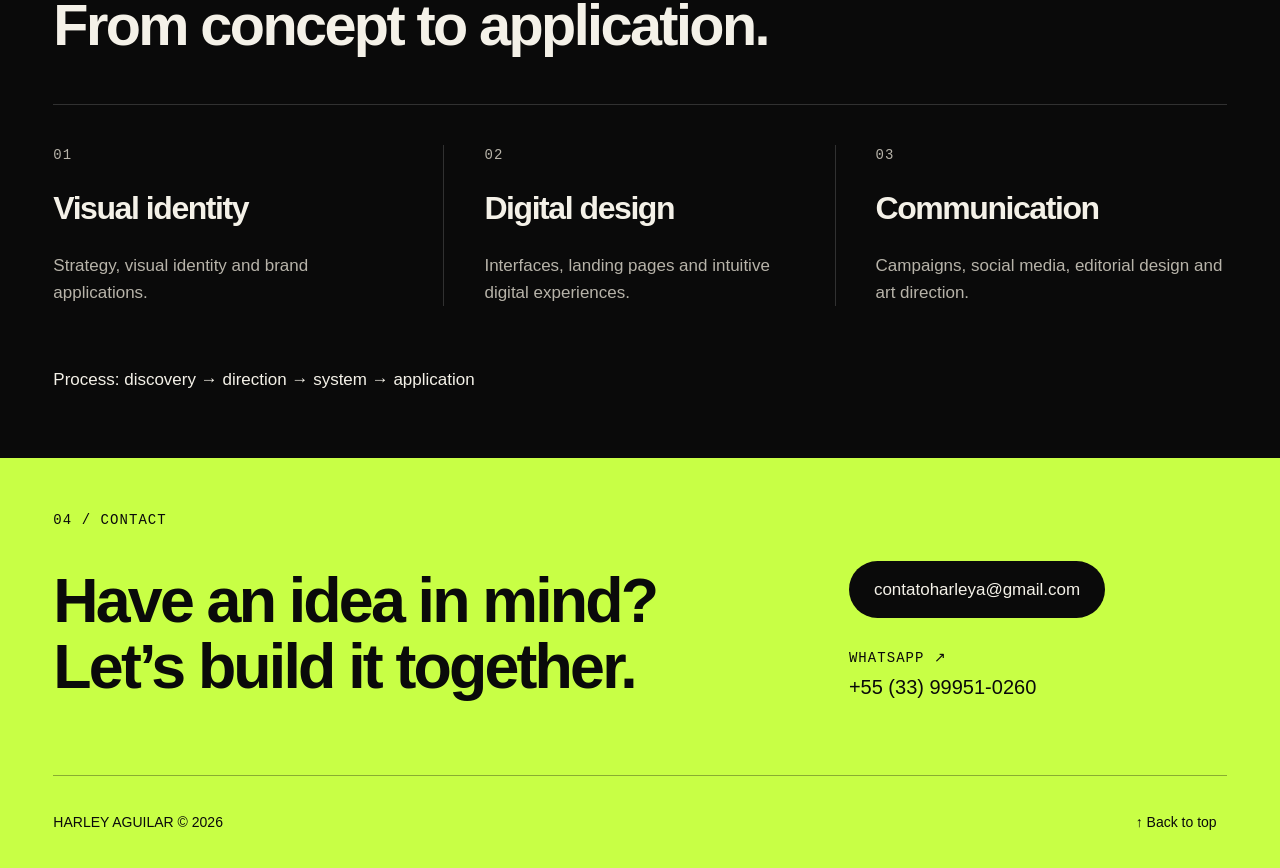
==== commit bf0ea939: "Refine social portfolio with real video frames and selected high-view results" ====
--- a/en/index.html
+++ b/en/index.html
@@ -1,6 +1,6 @@
 <!DOCTYPE html>
 
-<html lang="en"><head><meta charset="utf-8"/><meta content="width=device-width, initial-scale=1" name="viewport"/><meta content="#0a0a0a" name="theme-color"/><title>Portfolio — Harley Aguilar</title><meta content="Harley Aguilar’s portfolio: visual identity, editorial design, UI/UX, campaigns and social media." name="description"/><link href="../assets/icons/favicon.svg" rel="icon" type="image/svg+xml"/><link href="../assets/css/styles.css?v=20261006-social" rel="stylesheet"/><link rel="stylesheet" href="../assets/css/social-media.css?v=20261006-career"/><script defer="" src="../assets/js/app.en.js?v=20261001-optimized"></script><meta name="portfolio-home" content="harley-aguilar"/><link rel="alternate" hreflang="pt-BR" href="../index.html"/><link rel="alternate" hreflang="en" href="./index.html"/></head>
+<html lang="en"><head><meta charset="utf-8"/><meta content="width=device-width, initial-scale=1" name="viewport"/><meta content="#0a0a0a" name="theme-color"/><title>Portfolio — Harley Aguilar</title><meta content="Harley Aguilar’s portfolio: visual identity, editorial design, UI/UX, campaigns and social media." name="description"/><link href="../assets/icons/favicon.svg" rel="icon" type="image/svg+xml"/><link href="../assets/css/styles.css?v=20261006-social" rel="stylesheet"/><link rel="stylesheet" href="../assets/css/social-media.css?v=20261006-frames"/><script defer="" src="../assets/js/app.en.js?v=20261001-optimized"></script><meta name="portfolio-home" content="harley-aguilar"/><link rel="alternate" hreflang="pt-BR" href="../index.html"/><link rel="alternate" hreflang="en" href="./index.html"/></head>
 <body id="inicio">
 <a class="skip" href="#conteudo">Skip to content</a><header class="header wrap"><a aria-label="Harley Aguilar, home" class="brand" href="./index.html#inicio"><span class="monogram">HA</span><span>HARLEY AGUILAR<small>VISUAL DESIGNER / FORTALEZA</small></span></a><button aria-controls="menu" aria-expanded="false" aria-label="Open menu" class="menu-toggle" type="button"><span></span><span></span><span></span></button><nav aria-label="Main navigation" id="menu"><a href="./index.html#projetos">Projects</a><a href="./index.html#social-media">Social media</a><a href="./index.html#sobre">About</a><a href="./index.html#servicos">Services</a><a class="button paper" href="./index.html#contato">Let’s talk <span aria-hidden="true">↗</span></a><div class="language-switch" role="group" aria-label="Language"><a lang="pt-BR" hreflang="pt-BR" href="../index.html" >PT</a><a lang="en" hreflang="en" href="#" aria-current="true">EN</a></div></nav>
 </header>
@@ -26,7 +26,7 @@
 </div>
 </section>
 
-<section class="social-home wrap" id="social-media" aria-labelledby="social-home-title"><div class="social-feature"><div class="social-feature-copy"><p class="eyebrow accent">SOCIAL MEDIA / VIDEO EDITING</p><h2 id="social-home-title">Content with purpose.<br/>Editing with presence.</h2><p>Video editing, visual storytelling and content adapted for social platforms. Selected work from my own project, with public results and examples of what I can bring to a creative team.</p><a class="button lime" href="./projects/social-media.html">Explore my social media work <span aria-hidden="true">↗</span></a></div><a class="social-feature-art" href="./projects/social-media.html" aria-label="Explore selected videos"><span class="social-art-word" aria-hidden="true">CREATE.<br/>EDIT.<br/>CONNECT.</span><span class="social-art-label">HUDEPLAY / HUDE_RPG</span><span class="social-art-play" aria-hidden="true">▶</span></a></div><div class="social-stats"><div><strong>422.5K</strong><span>total YouTube views</span></div><div><strong>126.6K</strong><span>TikTok likes</span></div><div><strong>374.5K</strong><span>views on one TikTok video</span></div><div><strong>9/12</strong><span>recent Shorts exceed 1K views</span></div></div><p class="social-snapshot">Public metrics · October 6, 2026 · Shorts sample: the 12 most recent videos on YouTube. Rounded counts.</p><div class="social-profile-links"><a class="" href="https://www.tiktok.com/@hudeplay" target="_blank" rel="noopener noreferrer">TikTok · @hudeplay <span aria-hidden="true">↗</span></a><a class="" href="https://www.instagram.com/_huderpg_/" target="_blank" rel="noopener noreferrer">Instagram · @_huderpg_ <span aria-hidden="true">↗</span></a><a class="" href="https://www.youtube.com/@Hudezin" target="_blank" rel="noopener noreferrer">YouTube · @Hudezin <span aria-hidden="true">↗</span></a></div></section>
+<section class="social-home wrap" id="social-media" aria-labelledby="social-home-title"><div class="social-feature"><div class="social-feature-copy"><p class="eyebrow accent">SOCIAL MEDIA / VIDEO EDITING</p><h2 id="social-home-title">Content with purpose.<br/>Editing with presence.</h2><p>Video editing, visual storytelling and content adapted for social platforms. Selected work from my own project, with public results and examples of what I can bring to a creative team.</p><a class="button lime" href="./projects/social-media.html">Explore my social media work <span aria-hidden="true">↗</span></a></div><a class="social-feature-art" href="./projects/social-media.html" aria-label="Explore selected videos"><span class="social-art-word" aria-hidden="true">CREATE.<br/>EDIT.<br/>CONNECT.</span><span class="social-art-label">HUDEPLAY / HUDE_RPG</span><span class="social-art-play" aria-hidden="true">▶</span></a></div><div class="social-stats"><div><strong>422.5K</strong><span>total YouTube views</span></div><div><strong>126.6K</strong><span>TikTok likes</span></div><div><strong>374.5K</strong><span>views on one TikTok video</span></div><div><strong>9</strong><span>selected publications above 10K views</span></div></div><p class="social-snapshot">Public metrics · October 6, 2026 · Shorts sample: the 12 most recent videos on YouTube. Rounded counts.</p><div class="social-profile-links"><a class="" href="https://www.tiktok.com/@hudeplay" target="_blank" rel="noopener noreferrer">TikTok · @hudeplay <span aria-hidden="true">↗</span></a><a class="" href="https://www.instagram.com/_huderpg_/" target="_blank" rel="noopener noreferrer">Instagram · @_huderpg_ <span aria-hidden="true">↗</span></a><a class="" href="https://www.youtube.com/@Hudezin" target="_blank" rel="noopener noreferrer">YouTube · @Hudezin <span aria-hidden="true">↗</span></a></div></section>
 <section aria-labelledby="about-title" class="about" id="sobre"><div class="wrap"><p class="eyebrow">02 / ABOUT</p><div class="about-grid"><h2 id="about-title">Design with a<br/>systems mindset.</h2><div><p class="lead">I’m Harley Aguilar, a Brazilian visual designer. I turn concepts into clear, consistent visual languages built to scale.</p><p>My practice brings together visual identity, editorial design, campaigns and digital experiences.</p></div>
 </div>
 <div class="facts"><div class="fact dark"><p class="eyebrow accent">EXPERIENCE</p><strong>4+</strong><p>years creating visual projects</p></div>
--- a/assets/css/social-media.css
+++ b/assets/css/social-media.css
@@ -100,3 +100,22 @@
 @media(hover:hover){.social-chart a:hover .social-chart-bar{background:var(--paper)}.social-play:hover{background:#272727}}
 @media(max-width:1000px){.social-cover-title{font-size:clamp(1.6rem,4vw,2.4rem)}.social-chart{gap:10px;padding-inline:18px}.social-chart-value{font-size:.59rem}.social-skills-grid{gap:20px}}
 @media(max-width:760px){.social-skills{padding-top:30px}.social-skills-grid{grid-template-columns:1fr;gap:26px}.social-skills-grid h3{margin-top:18px}.social-player{aspect-ratio:4/5;max-height:440px}.social-player[data-playing]{aspect-ratio:9/14;max-height:none}.social-cover{padding:24px}.social-cover-title{font-size:clamp(1.8rem,8.3vw,2.9rem)}.social-cover-category{font-size:.61rem}.social-cover-line{font-size:.57rem}.social-video-copy h3,.social-video-description{min-height:0}.social-performance{padding-top:44px}.social-performance-stats{grid-template-columns:1fr;gap:22px}.social-performance-stats>div{display:grid;grid-template-columns:110px 1fr;align-items:center;gap:18px;padding-top:22px}.social-performance-stats strong{font-size:2.8rem}.social-performance-stats span{margin:0}.social-chart{grid-template-columns:repeat(6,minmax(0,1fr));row-gap:24px;column-gap:12px;padding:24px 16px 16px}.social-chart-track{height:90px}.social-chart-value{font-size:.63rem}.social-chart-axis{font-size:.55rem}}
+/* Real video frames with a blurred surround and an animated play invitation. */
+.social-cover{padding:0;background:#101010;color:var(--paper);isolation:isolate}
+.social-frame-blur{position:absolute;inset:-10%;width:120%;height:120%;object-fit:cover;filter:blur(26px) saturate(1.2);opacity:.7}
+.social-frame{position:absolute;inset:0;width:100%;height:100%;object-fit:contain;filter:blur(1.2px);opacity:.9;transition:filter .35s,transform .6s}
+.social-cover::after{content:"";position:absolute;inset:0;background:linear-gradient(180deg,#0004,transparent 25%,#0002 55%,#000b);pointer-events:none}
+.social-frame-label{position:absolute;bottom:24px;left:22px;right:22px;z-index:1;font:.6rem/1.6 monospace;letter-spacing:.12em;color:#fff;text-align:center}
+.social-play{inset:0;margin:auto;width:170px;height:126px;border:0;border-radius:0;background:transparent;display:flex;flex-direction:column;gap:20px;color:#fff;font-size:.75rem;letter-spacing:.02em;text-shadow:0 2px 10px #000}
+.social-play>span:first-child{position:relative;display:grid;place-items:center;width:78px;height:78px;flex:none;border:1px solid #ffffffb3;border-radius:50%;background:#ffffff1f;backdrop-filter:blur(18px);-webkit-backdrop-filter:blur(18px);box-shadow:0 8px 35px #0005;color:var(--lime);font-size:1.6rem;padding-left:4px}
+.social-play>span:first-child::before{content:"";position:absolute;inset:-1px;border:1px solid #fff7;border-radius:50%;animation:social-play-pulse 2.8s ease-out infinite}
+.social-play:focus-visible{outline:2px solid var(--lime);outline-offset:12px;border-radius:20px}
+.social-video-links{gap:18px;flex-wrap:wrap}
+.social-milestone-grid{display:grid;grid-template-columns:repeat(3,minmax(0,1fr));gap:18px}
+.social-milestone{display:flex;flex-direction:column;gap:20px;padding:28px;border:1px solid var(--line);border-radius:20px;background:#151515;transition:background .2s,border-color .2s}
+.social-milestone strong{font-size:2.8rem;line-height:1;letter-spacing:-.055em;color:var(--paper)}
+.social-milestone>span:last-child{color:var(--muted);font-size:.8rem}
+@keyframes social-play-pulse{0%{transform:scale(1);opacity:.7}75%,100%{transform:scale(1.6);opacity:0}}
+@media(hover:hover){.social-player:hover .social-frame{filter:blur(0);transform:scale(1.03)}.social-play:hover{background:transparent}.social-play:hover>span:first-child{background:#ffffff38}.social-milestone:hover{border-color:var(--lime);background:#202020}}
+@media(max-width:760px){.social-cover{padding:0}.social-milestone-grid{grid-template-columns:repeat(2,minmax(0,1fr));gap:12px}.social-milestone{padding:22px 16px;gap:18px}.social-milestone strong{font-size:2.1rem}.social-milestone .eyebrow{font-size:.6rem}.social-performance-stats>div{grid-template-columns:minmax(130px,auto) 1fr}.social-performance-stats strong{font-size:2.5rem}}
+@media(prefers-reduced-motion:reduce){.social-play>span:first-child::before{animation:none;opacity:0}.social-frame,.social-milestone{transition:none}.social-player:hover .social-frame{transform:none}}
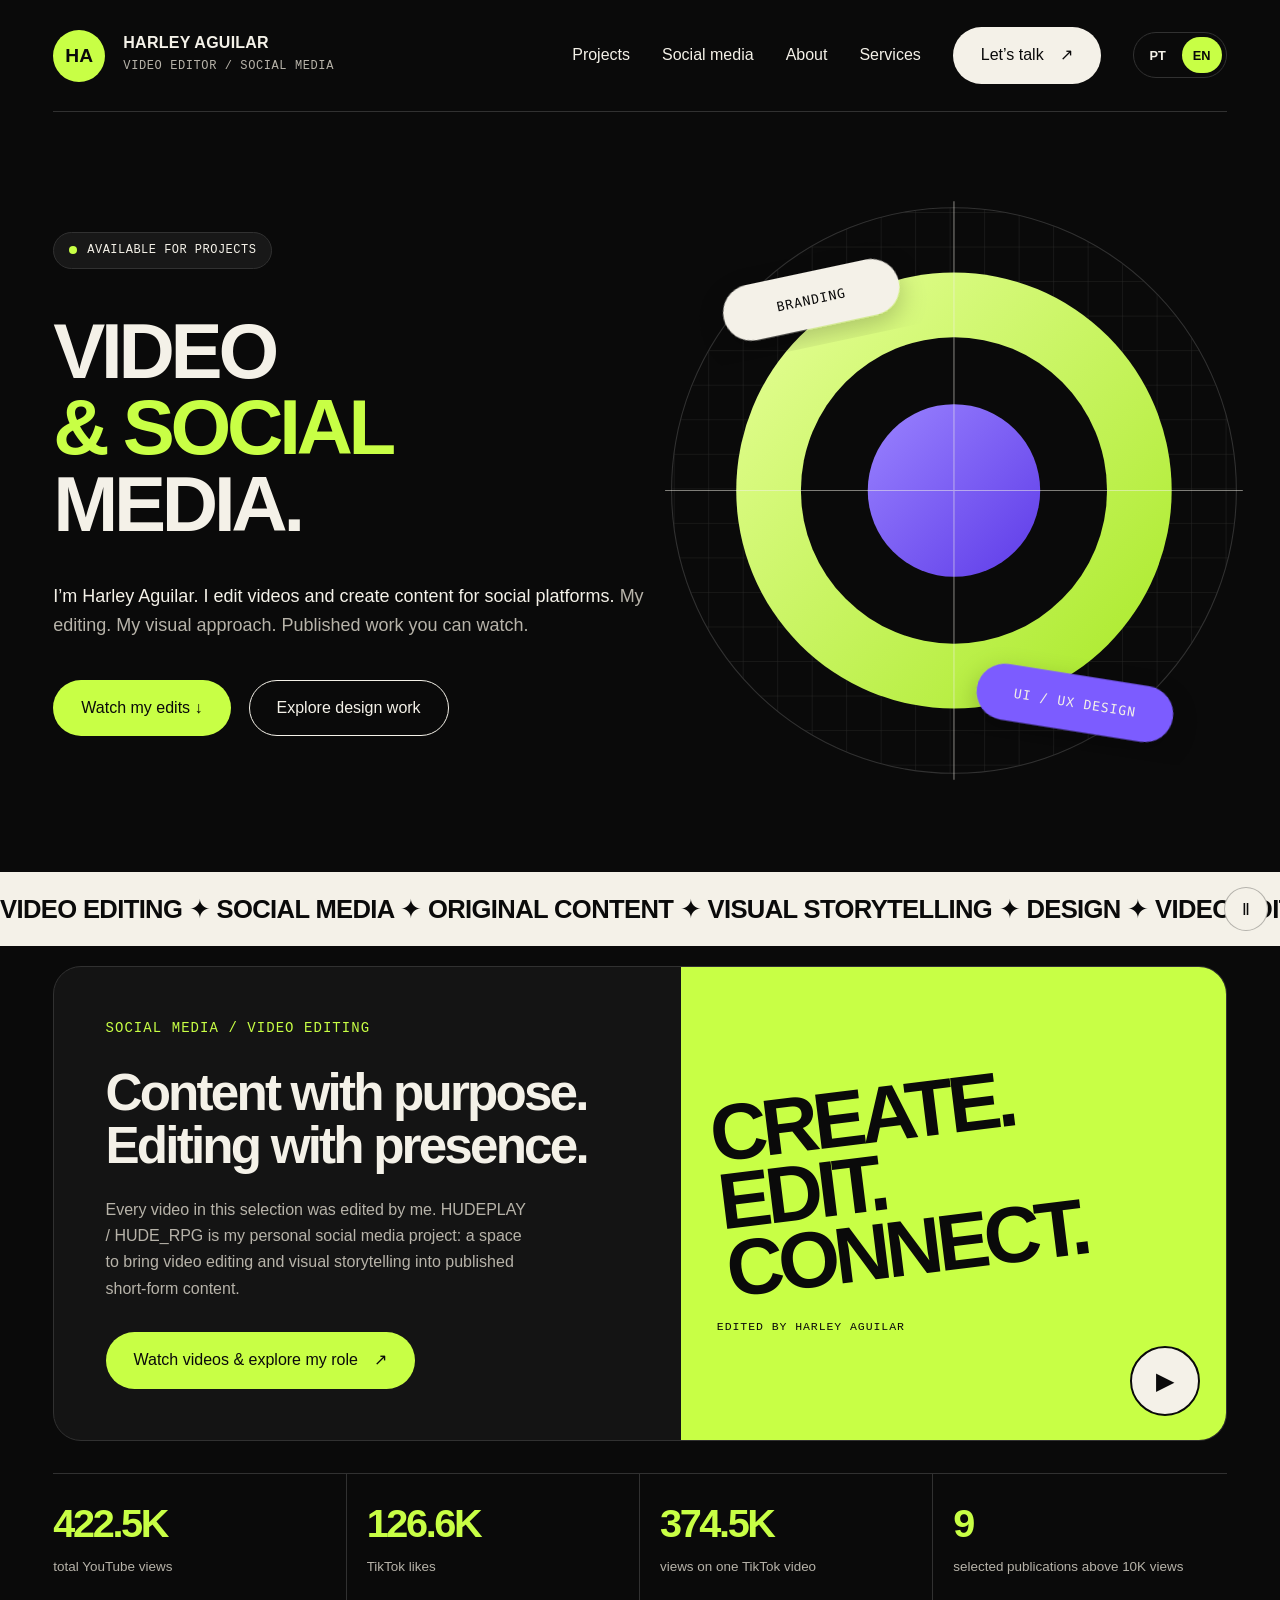
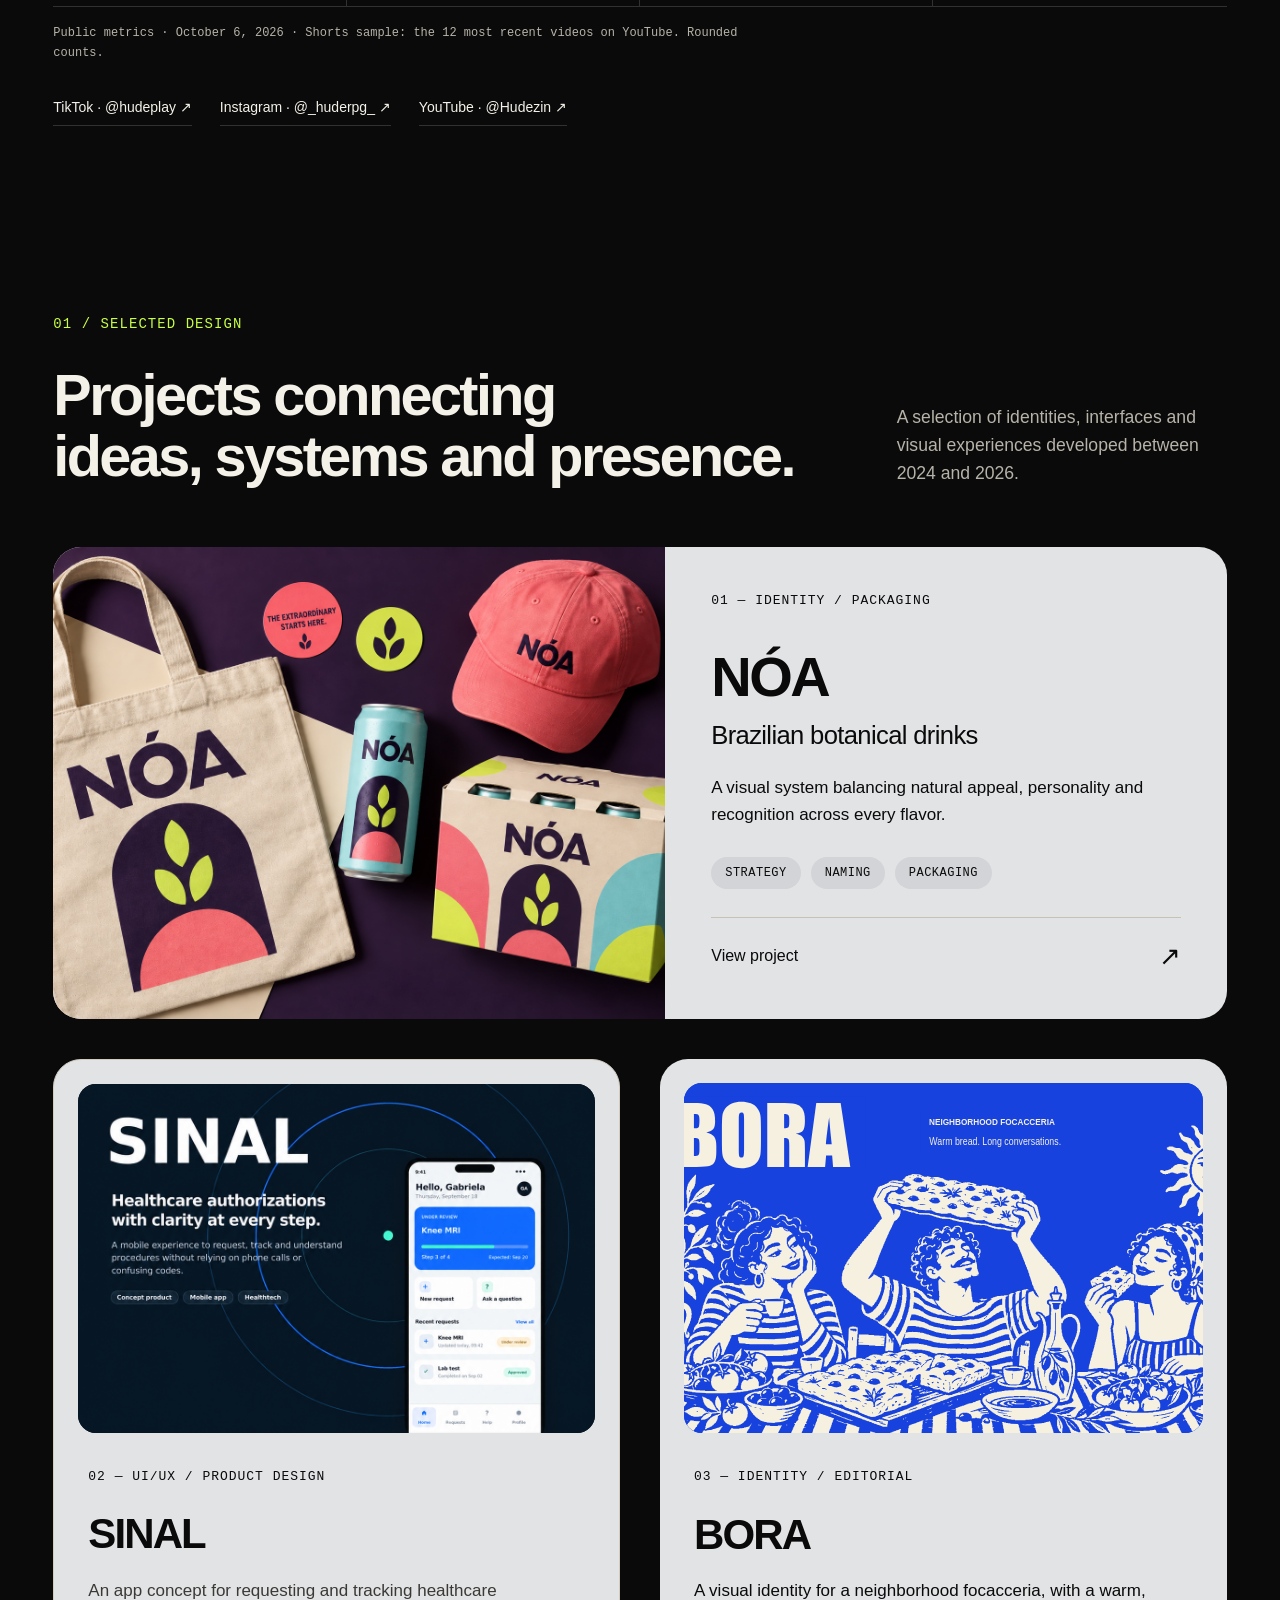
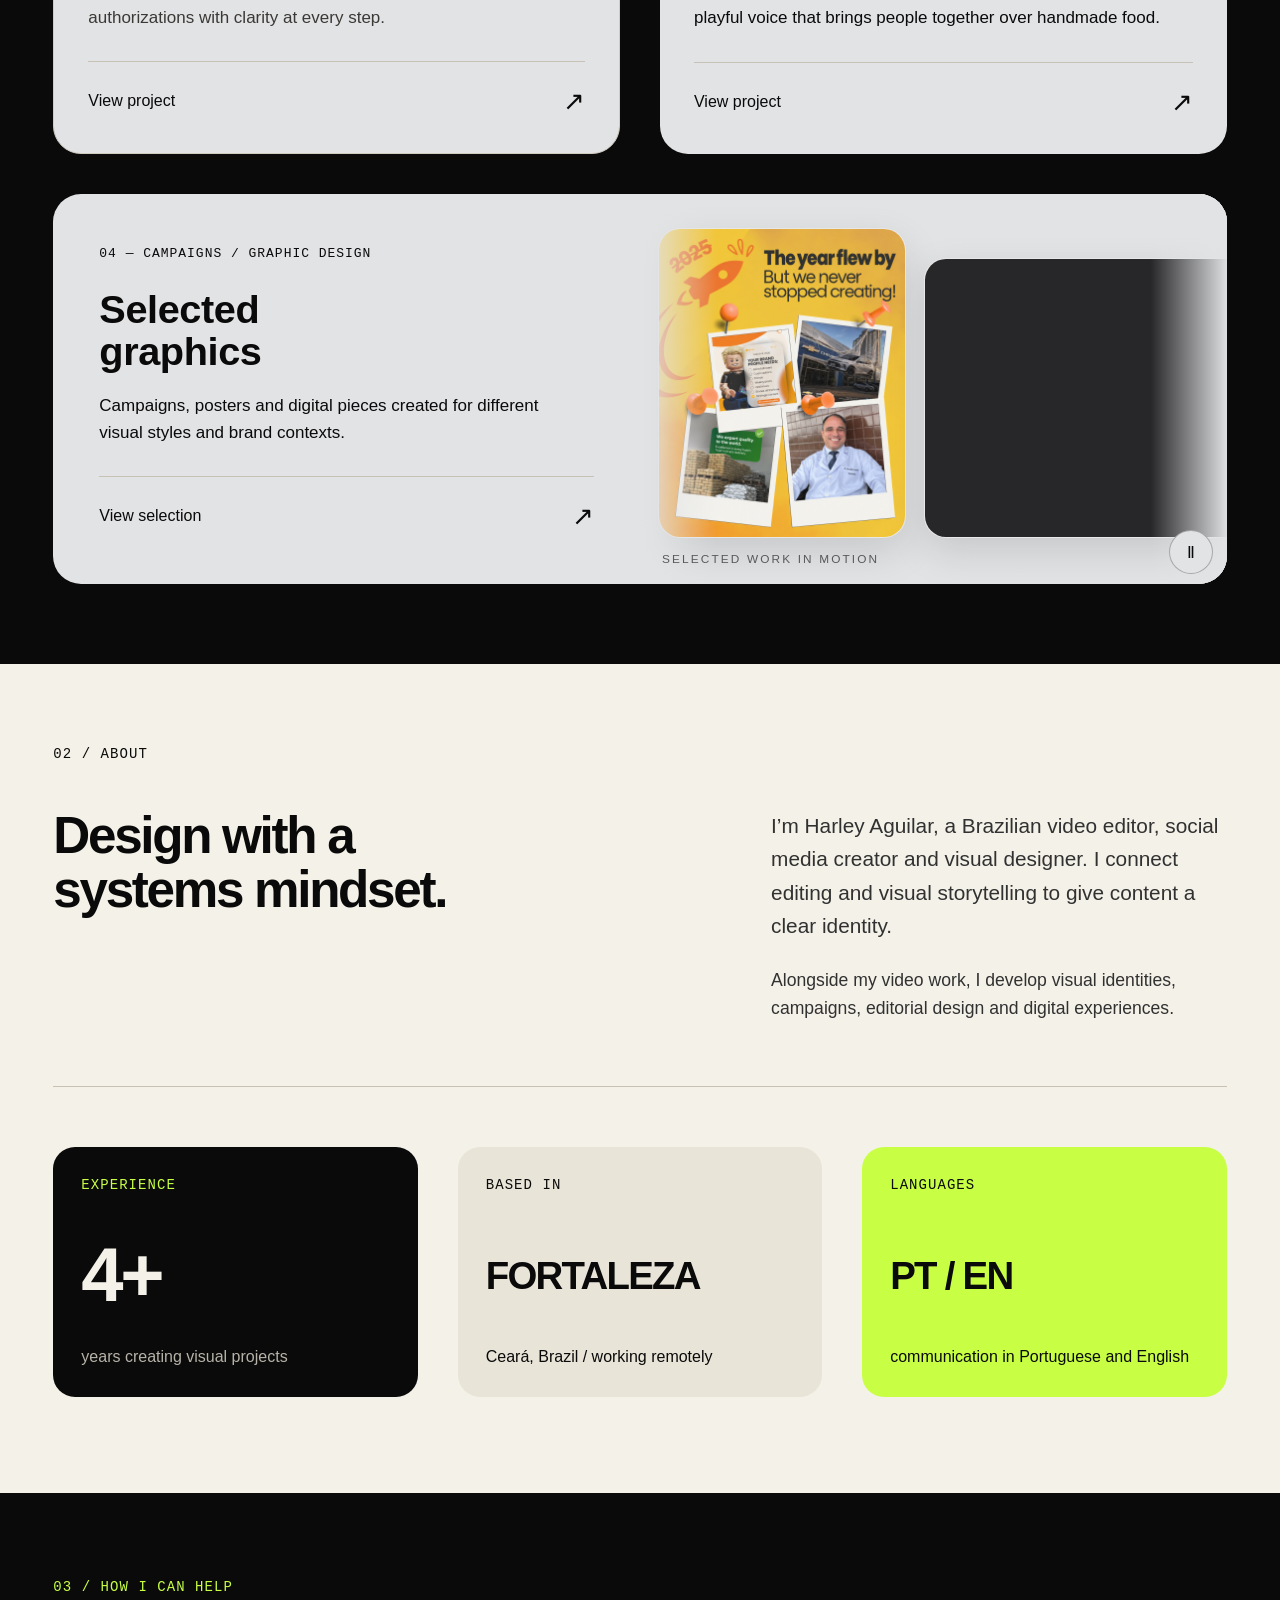
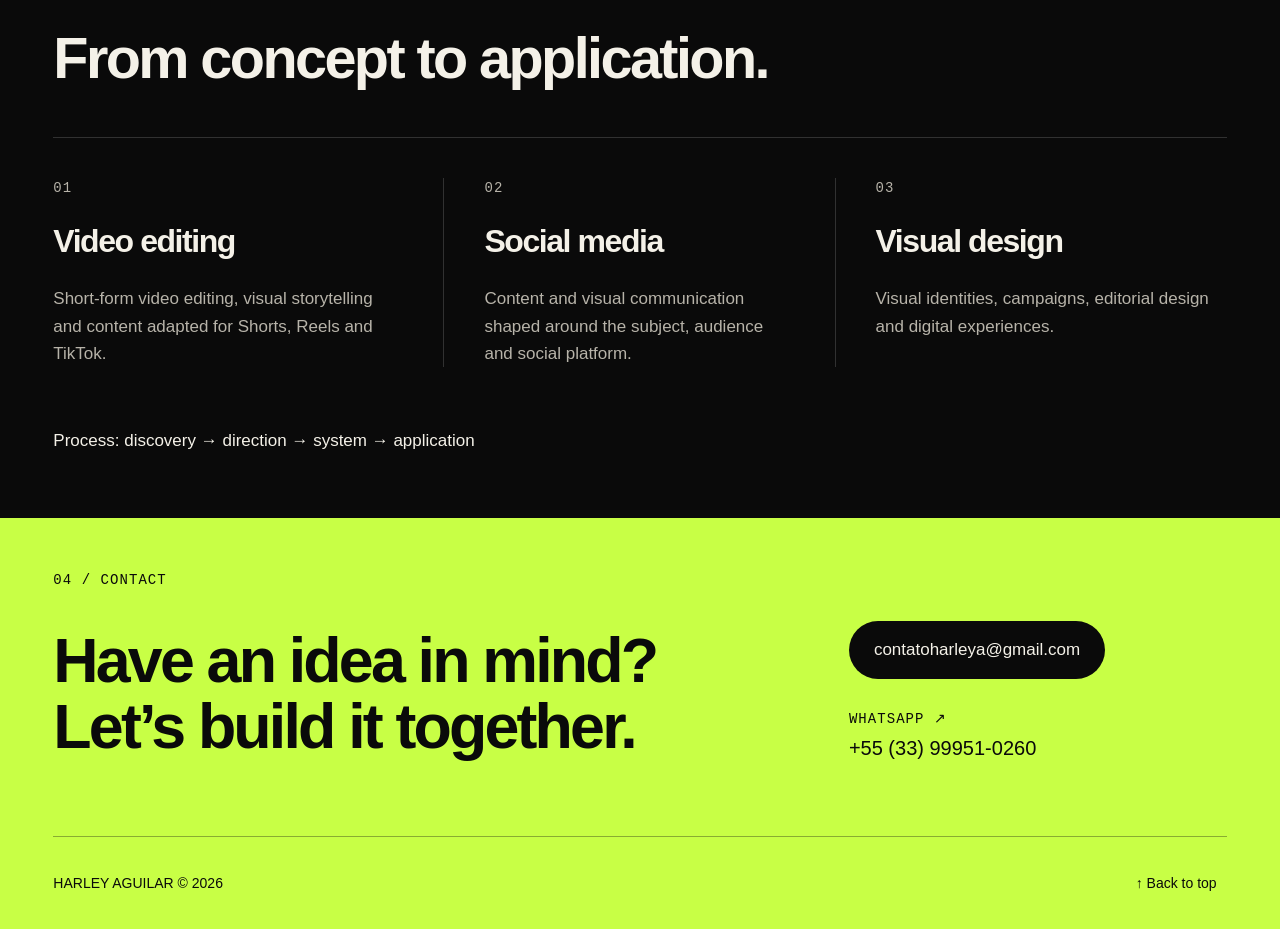
==== commit bf78ed62: "Position English portfolio around video editing and social media" ====
--- a/en/index.html
+++ b/en/index.html
@@ -1,17 +1,18 @@
 <!DOCTYPE html>
 
-<html lang="en"><head><meta charset="utf-8"/><meta content="width=device-width, initial-scale=1" name="viewport"/><meta content="#0a0a0a" name="theme-color"/><title>Portfolio — Harley Aguilar</title><meta content="Harley Aguilar’s portfolio: visual identity, editorial design, UI/UX, campaigns and social media." name="description"/><link href="../assets/icons/favicon.svg" rel="icon" type="image/svg+xml"/><link href="../assets/css/styles.css?v=20261006-social" rel="stylesheet"/><link rel="stylesheet" href="../assets/css/social-media.css?v=20261006-frames"/><script defer="" src="../assets/js/app.en.js?v=20261001-optimized"></script><meta name="portfolio-home" content="harley-aguilar"/><link rel="alternate" hreflang="pt-BR" href="../index.html"/><link rel="alternate" hreflang="en" href="./index.html"/></head>
+<html lang="en"><head><meta charset="utf-8"/><meta content="width=device-width, initial-scale=1" name="viewport"/><meta content="#0a0a0a" name="theme-color"/><title>Video editing & Social media — Harley Aguilar</title><meta content="Video editing and social media by Harley Aguilar. Watch videos edited by me, explore my personal content project and selected visual design work." name="description"/><link href="../assets/icons/favicon.svg" rel="icon" type="image/svg+xml"/><link href="../assets/css/styles.css?v=20261006-social" rel="stylesheet"/><link rel="stylesheet" href="../assets/css/social-media.css?v=20261011-authorship"/><script defer="" src="../assets/js/app.en.js?v=20261001-optimized"></script><meta name="portfolio-home" content="harley-aguilar"/><link rel="alternate" hreflang="pt-BR" href="../index.html"/><link rel="alternate" hreflang="en" href="./index.html"/></head>
 <body id="inicio">
-<a class="skip" href="#conteudo">Skip to content</a><header class="header wrap"><a aria-label="Harley Aguilar, home" class="brand" href="./index.html#inicio"><span class="monogram">HA</span><span>HARLEY AGUILAR<small>VISUAL DESIGNER / FORTALEZA</small></span></a><button aria-controls="menu" aria-expanded="false" aria-label="Open menu" class="menu-toggle" type="button"><span></span><span></span><span></span></button><nav aria-label="Main navigation" id="menu"><a href="./index.html#projetos">Projects</a><a href="./index.html#social-media">Social media</a><a href="./index.html#sobre">About</a><a href="./index.html#servicos">Services</a><a class="button paper" href="./index.html#contato">Let’s talk <span aria-hidden="true">↗</span></a><div class="language-switch" role="group" aria-label="Language"><a lang="pt-BR" hreflang="pt-BR" href="../index.html" >PT</a><a lang="en" hreflang="en" href="#" aria-current="true">EN</a></div></nav>
+<a class="skip" href="#conteudo">Skip to content</a><header class="header wrap"><a aria-label="Harley Aguilar, home" class="brand" href="./index.html#inicio"><span class="monogram">HA</span><span>HARLEY AGUILAR<small>VIDEO EDITOR / SOCIAL MEDIA</small></span></a><button aria-controls="menu" aria-expanded="false" aria-label="Open menu" class="menu-toggle" type="button"><span></span><span></span><span></span></button><nav aria-label="Main navigation" id="menu"><a href="./index.html#projetos">Projects</a><a href="./index.html#social-media">Social media</a><a href="./index.html#sobre">About</a><a href="./index.html#servicos">Services</a><a class="button paper" href="./index.html#contato">Let’s talk <span aria-hidden="true">↗</span></a><div class="language-switch" role="group" aria-label="Language"><a lang="pt-BR" hreflang="pt-BR" href="../index.html" >PT</a><a lang="en" hreflang="en" href="#" aria-current="true">EN</a></div></nav>
 </header>
-<main tabindex="-1" id="conteudo"><section aria-labelledby="hero-title" class="hero wrap"><div class="hero-copy"><p class="availability"><span></span>AVAILABLE FOR PROJECTS</p><h1 id="hero-title">CREATING<br/><span>DISTINCTIVE</span><br/>VISUALS.</h1><p class="intro">Visual identities, digital experiences and editorial design<br class="desktop-break"/> <span>for brands that want to stand apart.</span></p><div class="hero-actions"><a class="button lime" href="#projetos">Explore projects ↓</a><a class="button ghost" href="#sobre">About me</a></div>
+<main tabindex="-1" id="conteudo"><section aria-labelledby="hero-title" class="hero wrap"><div class="hero-copy"><p class="availability"><span></span>AVAILABLE FOR PROJECTS</p><h1 id="hero-title">VIDEO<br/><span>& SOCIAL</span><br/>MEDIA.</h1><p class="intro">I’m Harley Aguilar. I edit videos and create content for social platforms.<br class="desktop-break"/> <span>My editing. My visual approach. Published work you can watch.</span></p><div class="hero-actions"><a class="button lime" href="./projects/social-media.html#videos">Watch my edits ↓</a><a class="button ghost" href="#projetos">Explore design work</a></div>
 </div>
 <img alt="" class="hero-art" fetchpriority="high" height="550" src="../assets/images/hero.svg" width="565"/></section>
-<div aria-label="Visual identity, editorial design, UI/UX, campaigns and art direction" class="marquee"><div aria-hidden="true" class="marquee-track"><div class="marquee-group">VISUAL IDENTITY ✦ EDITORIAL DESIGN ✦ UI/UX ✦ CAMPAIGNS ✦ ART DIRECTION ✦ VISUAL IDENTITY ✦ EDITORIAL DESIGN ✦ UI/UX ✦ CAMPAIGNS ✦ ART DIRECTION ✦ VISUAL IDENTITY ✦ EDITORIAL DESIGN ✦ UI/UX ✦ CAMPAIGNS ✦ ART DIRECTION ✦ VISUAL IDENTITY ✦ EDITORIAL DESIGN ✦ UI/UX ✦ CAMPAIGNS ✦ ART DIRECTION ✦ VISUAL IDENTITY ✦ EDITORIAL DESIGN ✦ UI/UX ✦ CAMPAIGNS ✦ ART DIRECTION ✦ </div>
-<div class="marquee-group">VISUAL IDENTITY ✦ EDITORIAL DESIGN ✦ UI/UX ✦ CAMPAIGNS ✦ ART DIRECTION ✦ VISUAL IDENTITY ✦ EDITORIAL DESIGN ✦ UI/UX ✦ CAMPAIGNS ✦ ART DIRECTION ✦ VISUAL IDENTITY ✦ EDITORIAL DESIGN ✦ UI/UX ✦ CAMPAIGNS ✦ ART DIRECTION ✦ VISUAL IDENTITY ✦ EDITORIAL DESIGN ✦ UI/UX ✦ CAMPAIGNS ✦ ART DIRECTION ✦ VISUAL IDENTITY ✦ EDITORIAL DESIGN ✦ UI/UX ✦ CAMPAIGNS ✦ ART DIRECTION ✦ </div>
+<div aria-label="Video editing, social media, original content, visual storytelling and design" class="marquee"><div aria-hidden="true" class="marquee-track"><div class="marquee-group">VIDEO EDITING ✦ SOCIAL MEDIA ✦ ORIGINAL CONTENT ✦ VISUAL STORYTELLING ✦ DESIGN ✦ VIDEO EDITING ✦ SOCIAL MEDIA ✦ ORIGINAL CONTENT ✦ VISUAL STORYTELLING ✦ DESIGN ✦ VIDEO EDITING ✦ SOCIAL MEDIA ✦ ORIGINAL CONTENT ✦ VISUAL STORYTELLING ✦ DESIGN ✦ VIDEO EDITING ✦ SOCIAL MEDIA ✦ ORIGINAL CONTENT ✦ VISUAL STORYTELLING ✦ DESIGN ✦ VIDEO EDITING ✦ SOCIAL MEDIA ✦ ORIGINAL CONTENT ✦ VISUAL STORYTELLING ✦ DESIGN ✦ </div>
+<div class="marquee-group">VIDEO EDITING ✦ SOCIAL MEDIA ✦ ORIGINAL CONTENT ✦ VISUAL STORYTELLING ✦ DESIGN ✦ VIDEO EDITING ✦ SOCIAL MEDIA ✦ ORIGINAL CONTENT ✦ VISUAL STORYTELLING ✦ DESIGN ✦ VIDEO EDITING ✦ SOCIAL MEDIA ✦ ORIGINAL CONTENT ✦ VISUAL STORYTELLING ✦ DESIGN ✦ VIDEO EDITING ✦ SOCIAL MEDIA ✦ ORIGINAL CONTENT ✦ VISUAL STORYTELLING ✦ DESIGN ✦ VIDEO EDITING ✦ SOCIAL MEDIA ✦ ORIGINAL CONTENT ✦ VISUAL STORYTELLING ✦ DESIGN ✦ </div>
 </div>
 <button aria-label="Pause scrolling banner" aria-pressed="false" class="marquee-toggle" type="button">Ⅱ</button></div>
-<section aria-labelledby="work-title" class="work wrap" id="projetos"><p class="eyebrow accent">01 / SELECTED WORK</p><div class="section-heading"><h2 id="work-title">Projects connecting<br/>ideas, systems and presence.</h2><p>A selection of identities, interfaces and visual experiences developed between 2024 and 2026.</p></div>
+<section class="social-home wrap" id="social-media" aria-labelledby="social-home-title"><div class="social-feature"><div class="social-feature-copy"><p class="eyebrow accent">SOCIAL MEDIA / VIDEO EDITING</p><h2 id="social-home-title">Content with purpose.<br/>Editing with presence.</h2><p>Every video in this selection was edited by me. HUDEPLAY / HUDE_RPG is my personal social media project: a space to bring video editing and visual storytelling into published short-form content.</p><a class="button lime" href="./projects/social-media.html">Watch videos & explore my role <span aria-hidden="true">↗</span></a></div><a class="social-feature-art" href="./projects/social-media.html" aria-label="Explore selected videos"><span class="social-art-word" aria-hidden="true">CREATE.<br/>EDIT.<br/>CONNECT.</span><span class="social-art-label">EDITED BY HARLEY AGUILAR</span><span class="social-art-play" aria-hidden="true">▶</span></a></div><div class="social-stats"><div><strong>422.5K</strong><span>total YouTube views</span></div><div><strong>126.6K</strong><span>TikTok likes</span></div><div><strong>374.5K</strong><span>views on one TikTok video</span></div><div><strong>9</strong><span>selected publications above 10K views</span></div></div><p class="social-snapshot">Public metrics · October 6, 2026 · Shorts sample: the 12 most recent videos on YouTube. Rounded counts.</p><div class="social-profile-links"><a class="" href="https://www.tiktok.com/@hudeplay" target="_blank" rel="noopener noreferrer">TikTok · @hudeplay <span aria-hidden="true">↗</span></a><a class="" href="https://www.instagram.com/_huderpg_/" target="_blank" rel="noopener noreferrer">Instagram · @_huderpg_ <span aria-hidden="true">↗</span></a><a class="" href="https://www.youtube.com/@Hudezin" target="_blank" rel="noopener noreferrer">YouTube · @Hudezin <span aria-hidden="true">↗</span></a></div></section>
+<section aria-labelledby="work-title" class="work wrap" id="projetos"><p class="eyebrow accent">01 / SELECTED DESIGN</p><div class="section-heading"><h2 id="work-title">Projects connecting<br/>ideas, systems and presence.</h2><p>A selection of identities, interfaces and visual experiences developed between 2024 and 2026.</p></div>
 <div class="projects"><article class="project project-noa"><a aria-hidden="true" class="project-image" href="./projects/noa.html" tabindex="-1"><img alt="NÓA identity applied to packaging, a tote bag and a cap" decoding="async" loading="lazy" src="../assets/projects/en/noa/09-aplicacoes.webp" width="1536" height="1024"/></a><div class="project-copy"><p class="eyebrow">01 — Identity / Packaging</p><h3>NÓA</h3><p class="subtitle">Brazilian botanical drinks</p><p class="description">A visual system balancing natural appeal, personality and recognition across every flavor.</p><ul class="tags"><li>Strategy</li><li>Naming</li><li>Packaging</li></ul><a aria-label="View project NÓA" class="project-link" href="./projects/noa.html">View project <span aria-hidden="true">↗</span></a></div>
 </article>
 <article class="project project-sinal"><a aria-hidden="true" class="project-image" href="./projects/sinal.html" tabindex="-1"><img alt="Sinal: healthcare authorization app" decoding="async" loading="lazy" src="../assets/projects/en/sinal/01-capa.webp" width="1106" height="1422"/></a><div class="project-copy"><p class="eyebrow">02 — UI/UX / Product design</p><h3>SINAL</h3><p class="description">An app concept for requesting and tracking healthcare authorizations with clarity at every step.</p><a aria-label="View project SINAL" class="project-link" href="./projects/sinal.html">View project <span aria-hidden="true">↗</span></a></div>
@@ -26,8 +27,8 @@
 </div>
 </section>
 
-<section class="social-home wrap" id="social-media" aria-labelledby="social-home-title"><div class="social-feature"><div class="social-feature-copy"><p class="eyebrow accent">SOCIAL MEDIA / VIDEO EDITING</p><h2 id="social-home-title">Content with purpose.<br/>Editing with presence.</h2><p>Video editing, visual storytelling and content adapted for social platforms. Selected work from my own project, with public results and examples of what I can bring to a creative team.</p><a class="button lime" href="./projects/social-media.html">Explore my social media work <span aria-hidden="true">↗</span></a></div><a class="social-feature-art" href="./projects/social-media.html" aria-label="Explore selected videos"><span class="social-art-word" aria-hidden="true">CREATE.<br/>EDIT.<br/>CONNECT.</span><span class="social-art-label">HUDEPLAY / HUDE_RPG</span><span class="social-art-play" aria-hidden="true">▶</span></a></div><div class="social-stats"><div><strong>422.5K</strong><span>total YouTube views</span></div><div><strong>126.6K</strong><span>TikTok likes</span></div><div><strong>374.5K</strong><span>views on one TikTok video</span></div><div><strong>9</strong><span>selected publications above 10K views</span></div></div><p class="social-snapshot">Public metrics · October 6, 2026 · Shorts sample: the 12 most recent videos on YouTube. Rounded counts.</p><div class="social-profile-links"><a class="" href="https://www.tiktok.com/@hudeplay" target="_blank" rel="noopener noreferrer">TikTok · @hudeplay <span aria-hidden="true">↗</span></a><a class="" href="https://www.instagram.com/_huderpg_/" target="_blank" rel="noopener noreferrer">Instagram · @_huderpg_ <span aria-hidden="true">↗</span></a><a class="" href="https://www.youtube.com/@Hudezin" target="_blank" rel="noopener noreferrer">YouTube · @Hudezin <span aria-hidden="true">↗</span></a></div></section>
-<section aria-labelledby="about-title" class="about" id="sobre"><div class="wrap"><p class="eyebrow">02 / ABOUT</p><div class="about-grid"><h2 id="about-title">Design with a<br/>systems mindset.</h2><div><p class="lead">I’m Harley Aguilar, a Brazilian visual designer. I turn concepts into clear, consistent visual languages built to scale.</p><p>My practice brings together visual identity, editorial design, campaigns and digital experiences.</p></div>
+
+<section aria-labelledby="about-title" class="about" id="sobre"><div class="wrap"><p class="eyebrow">02 / ABOUT</p><div class="about-grid"><h2 id="about-title">Design with a<br/>systems mindset.</h2><div><p class="lead">I’m Harley Aguilar, a Brazilian video editor, social media creator and visual designer. I connect editing and visual storytelling to give content a clear identity.</p><p>Alongside my video work, I develop visual identities, campaigns, editorial design and digital experiences.</p></div>
 </div>
 <div class="facts"><div class="fact dark"><p class="eyebrow accent">EXPERIENCE</p><strong>4+</strong><p>years creating visual projects</p></div>
 <div class="fact neutral"><p class="eyebrow">BASED IN</p><strong>FORTALEZA</strong><p>Ceará, Brazil / working remotely</p></div>
@@ -35,10 +36,7 @@
 </div>
 </div>
 </section>
-<section aria-labelledby="services-title" class="services wrap" id="servicos"><p class="eyebrow accent">03 / HOW I CAN HELP</p><h2 id="services-title">From concept to application.</h2><div class="services-grid"><article><p class="eyebrow">01</p><h3>Visual identity</h3><p>Strategy, visual identity and brand applications.</p></article>
-<article><p class="eyebrow">02</p><h3>Digital design</h3><p>Interfaces, landing pages and intuitive digital experiences.</p></article>
-<article><p class="eyebrow">03</p><h3>Communication</h3><p>Campaigns, social media, editorial design and art direction.</p></article>
-</div>
+<section aria-labelledby="services-title" class="services wrap" id="servicos"><p class="eyebrow accent">03 / HOW I CAN HELP</p><h2 id="services-title">From concept to application.</h2><div class="services-grid"><article><p class="eyebrow">01</p><h3>Video editing</h3><p>Short-form video editing, visual storytelling and content adapted for Shorts, Reels and TikTok.</p></article><article><p class="eyebrow">02</p><h3>Social media</h3><p>Content and visual communication shaped around the subject, audience and social platform.</p></article><article><p class="eyebrow">03</p><h3>Visual design</h3><p>Visual identities, campaigns, editorial design and digital experiences.</p></article></div>
 <div class="service-bottom"><p>Process: discovery → direction → system → application</p></div>
 </section>
 <section aria-labelledby="contact-title" class="contact" id="contato"><div class="wrap"><p class="eyebrow">04 / CONTACT</p><div class="contact-grid"><h2 id="contact-title">Have an idea in mind?<br/>Let’s build it together.</h2><div class="contact-links"><a class="button dark" href="mailto:contatoharleya@gmail.com">contatoharleya@gmail.com</a><a class="whatsapp" href="https://wa.me/5533999510260" rel="noopener noreferrer" target="_blank"><span class="eyebrow">WHATSAPP ↗</span>+55 (33) 99951-0260</a></div>
@@ -47,4 +45,4 @@
 </div>
 </section>
 </main>
-</body></html>+</body></html>
--- a/assets/css/social-media.css
+++ b/assets/css/social-media.css
@@ -119,3 +119,7 @@
 @media(hover:hover){.social-player:hover .social-frame{filter:blur(0);transform:scale(1.03)}.social-play:hover{background:transparent}.social-play:hover>span:first-child{background:#ffffff38}.social-milestone:hover{border-color:var(--lime);background:#202020}}
 @media(max-width:760px){.social-cover{padding:0}.social-milestone-grid{grid-template-columns:repeat(2,minmax(0,1fr));gap:12px}.social-milestone{padding:22px 16px;gap:18px}.social-milestone strong{font-size:2.1rem}.social-milestone .eyebrow{font-size:.6rem}.social-performance-stats>div{grid-template-columns:minmax(130px,auto) 1fr}.social-performance-stats strong{font-size:2.5rem}}
 @media(prefers-reduced-motion:reduce){.social-play>span:first-child::before{animation:none;opacity:0}.social-frame,.social-milestone{transition:none}.social-player:hover .social-frame{transform:none}}
+/* Authorship and project credits. */
+.social-authorship{display:grid;grid-template-columns:1fr 1fr;gap:48px;padding:36px;border:1px solid var(--line);border-radius:20px;background:#151515;margin:36px 0 0}.social-authorship h2{margin:24px 0 0;font-size:clamp(1.8rem,3vw,2.75rem)}.social-credits{margin:0;display:grid;grid-template-columns:1fr 1fr;gap:26px}.social-credits>div{border-top:1px solid var(--line);padding-top:16px;min-width:0}.social-credits dt{font:.7rem/1.5 monospace;color:var(--muted);margin-bottom:9px}.social-credits dd{margin:0;font-size:.9rem;line-height:1.6;overflow-wrap:anywhere}.social-editor-credit{border-bottom:1px solid var(--line);padding-bottom:16px;margin:0 0 20px;color:var(--paper);font-size:.8rem;line-height:1.6}.social-editor-credit strong{color:var(--lime)}.social-detail .social-intro h1{font-size:clamp(2.8rem,6vw,5.2rem)}.social-frame{filter:none}.social-home .social-feature-copy>p:not(.eyebrow){max-width:48ch}
+@media(max-width:1000px){.social-authorship{grid-template-columns:1fr;gap:30px}}
+@media(max-width:760px){.social-authorship{padding:26px 24px;margin-top:28px}.social-credits{grid-template-columns:1fr;gap:20px}.social-detail .social-intro h1{font-size:clamp(2.4rem,10vw,4rem)}.social-home .social-feature-art{order:0;min-height:240px}.social-home .social-art-word{font-size:3.5rem}.social-frame-label{font-size:.55rem;letter-spacing:.07em}}
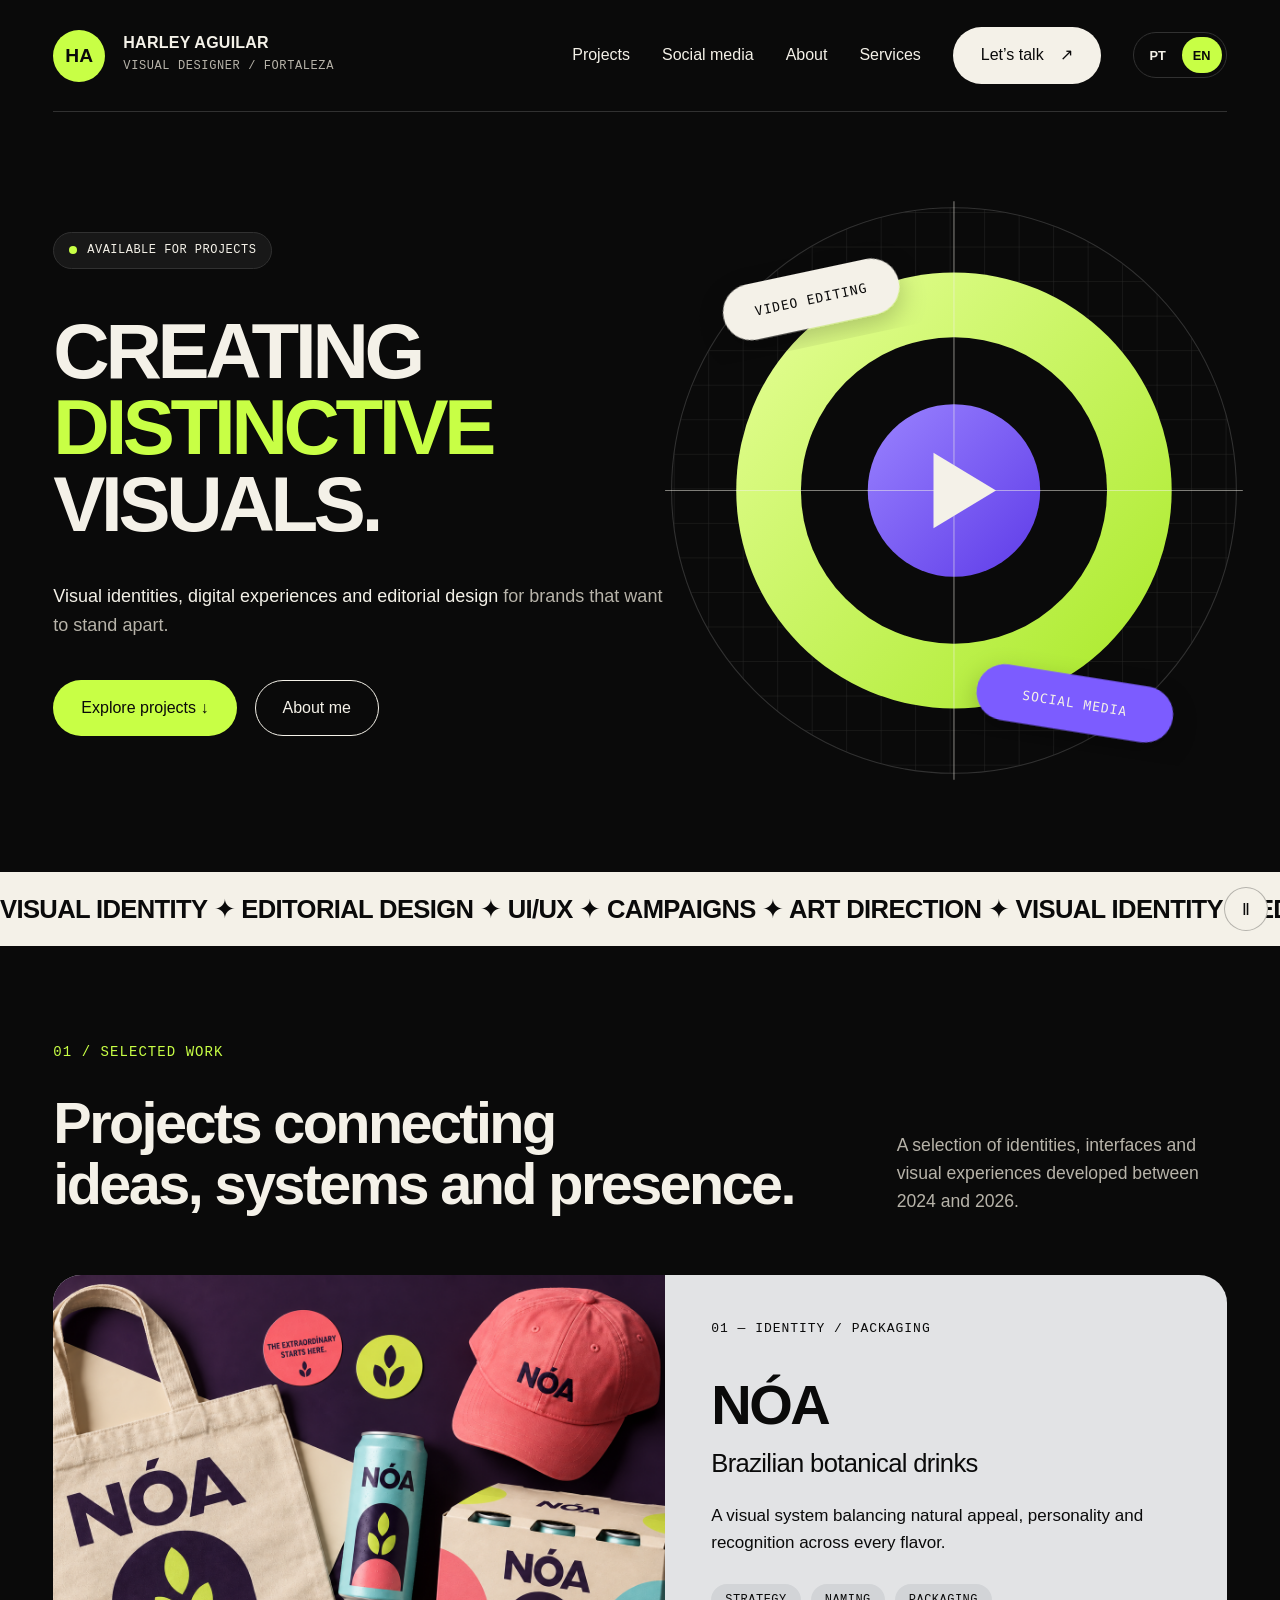
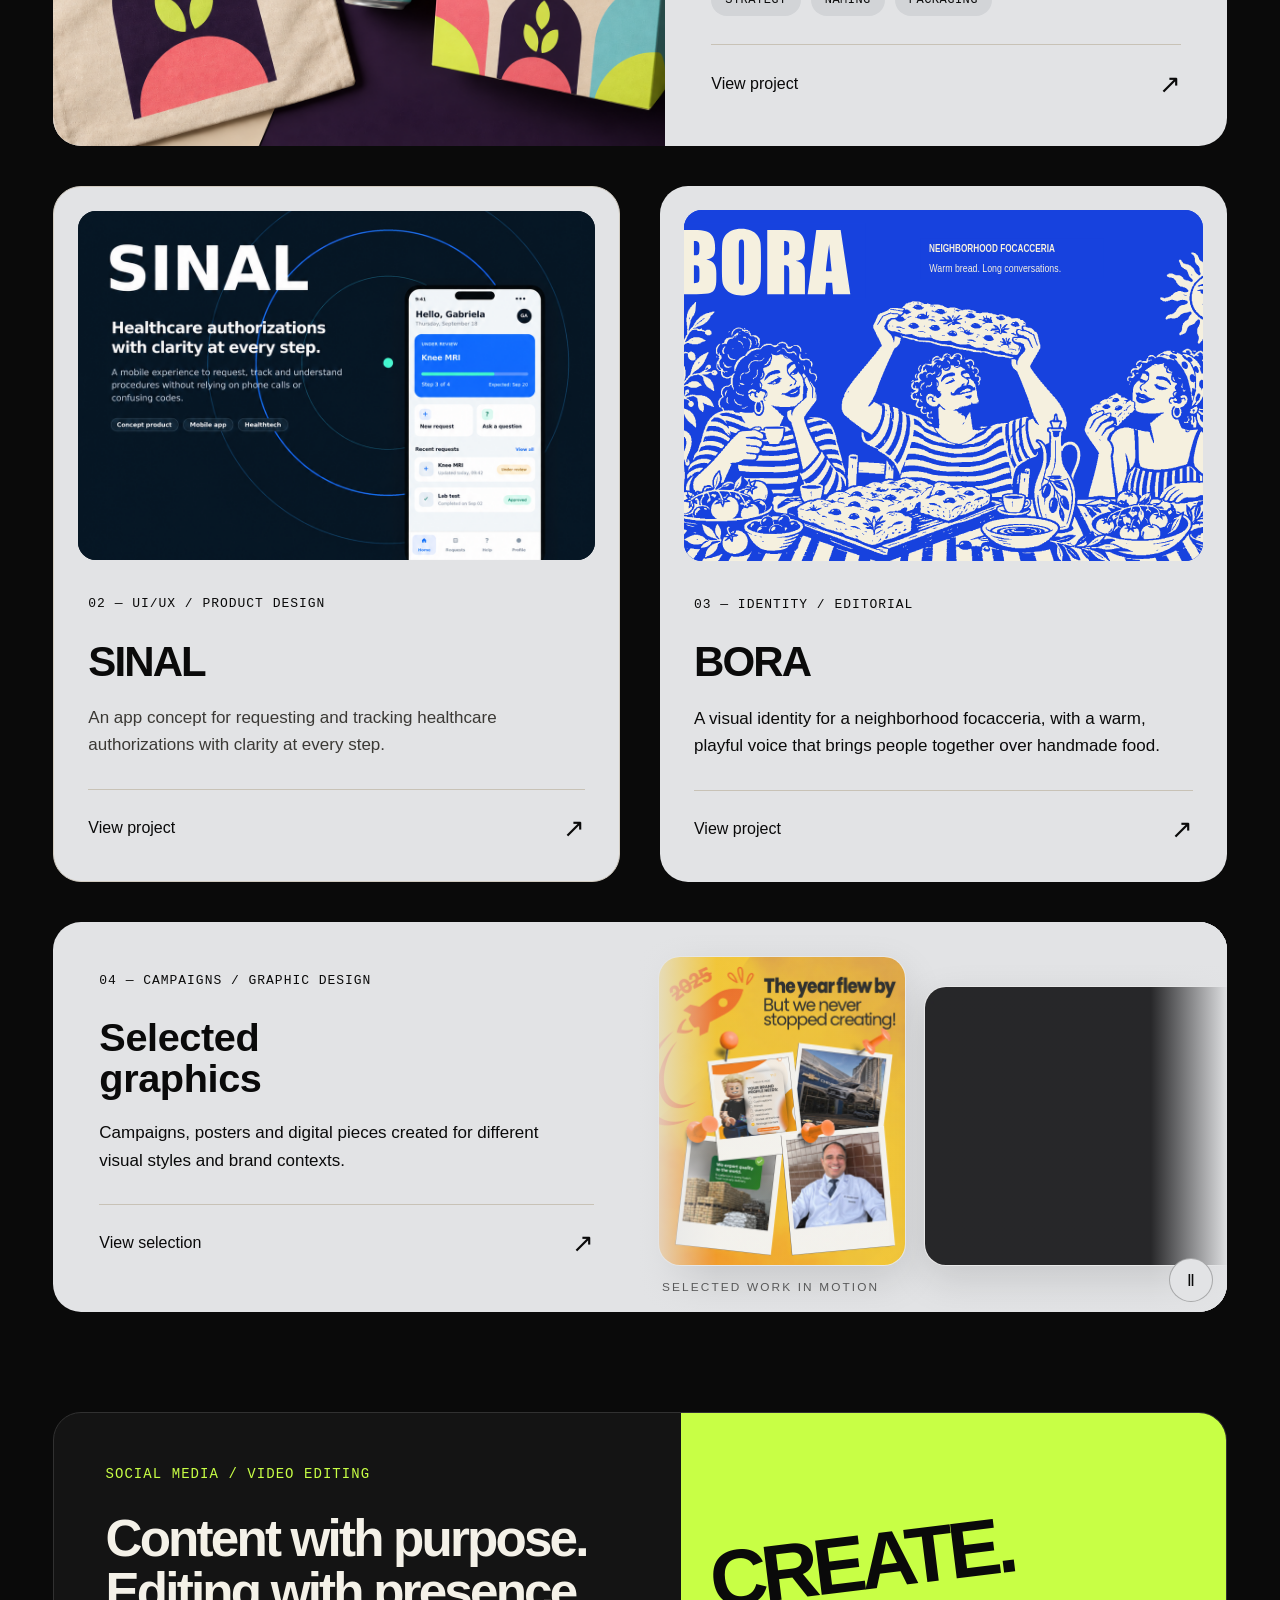
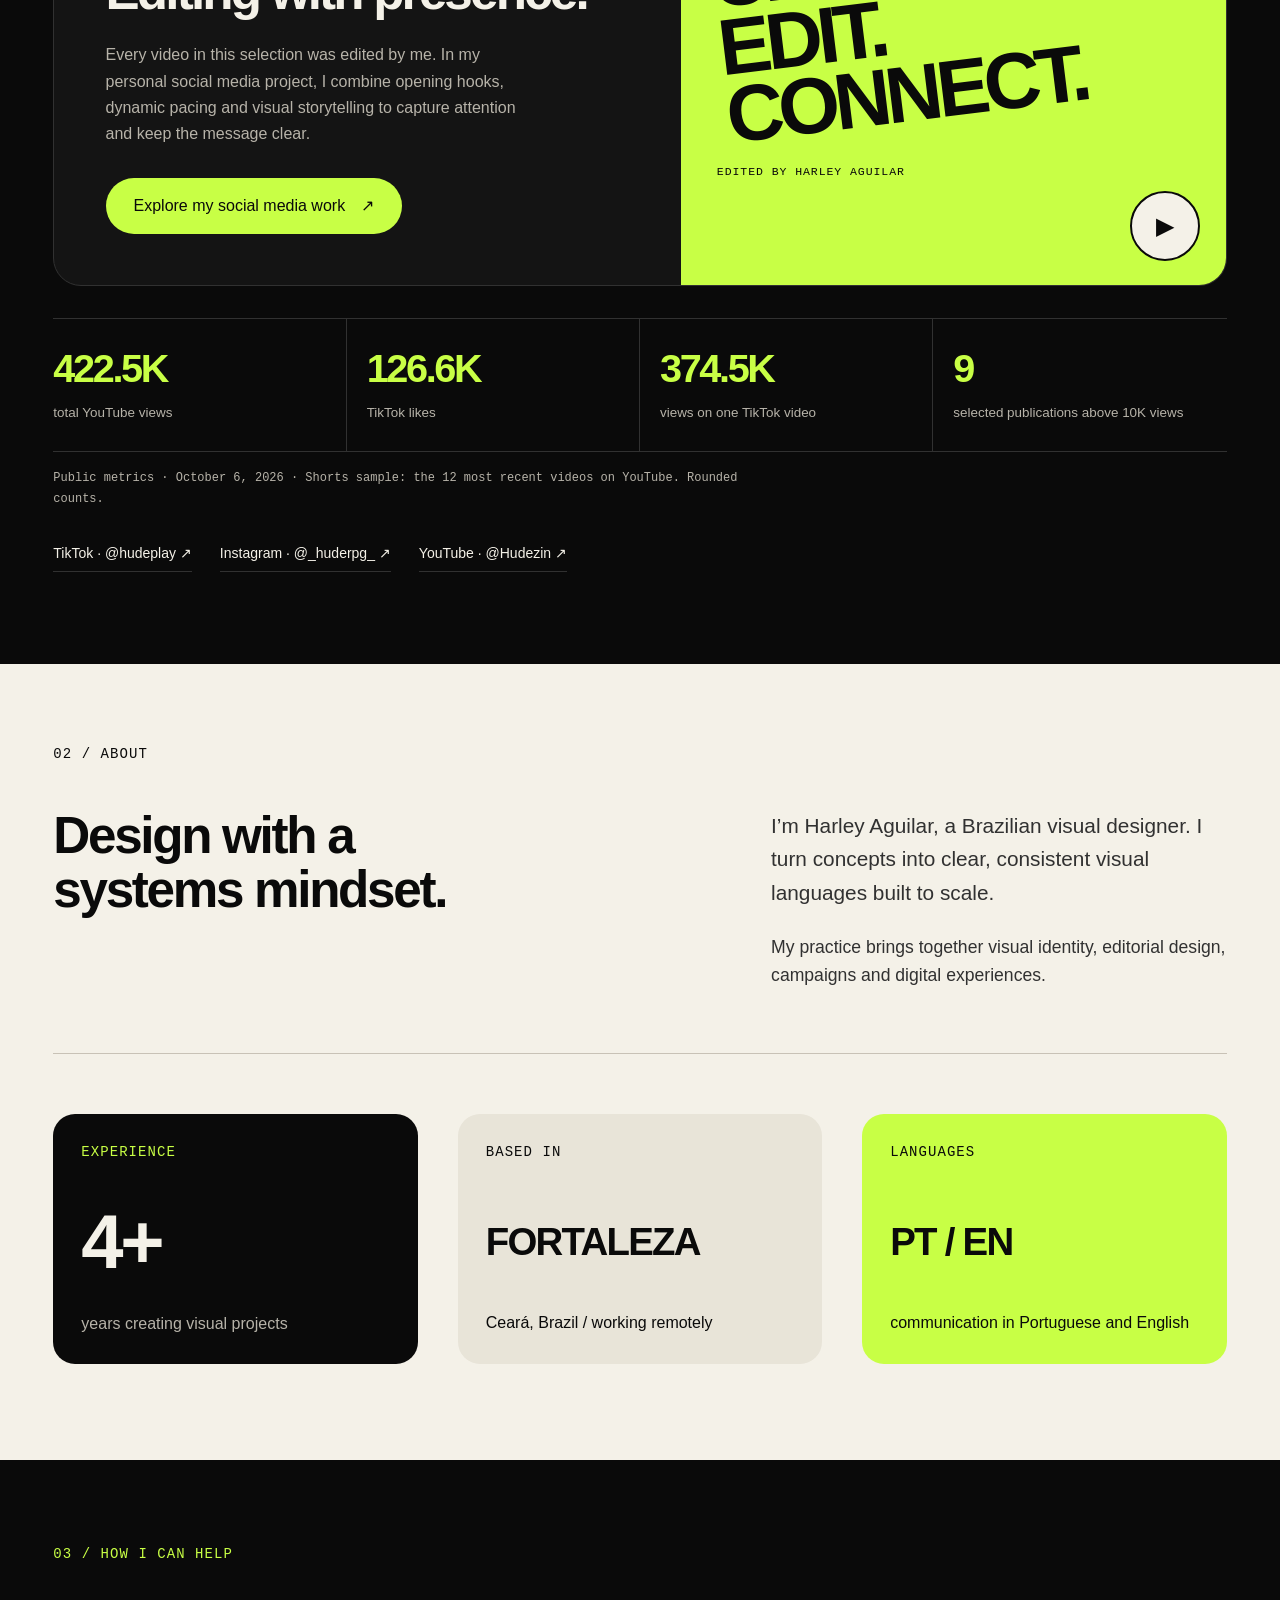
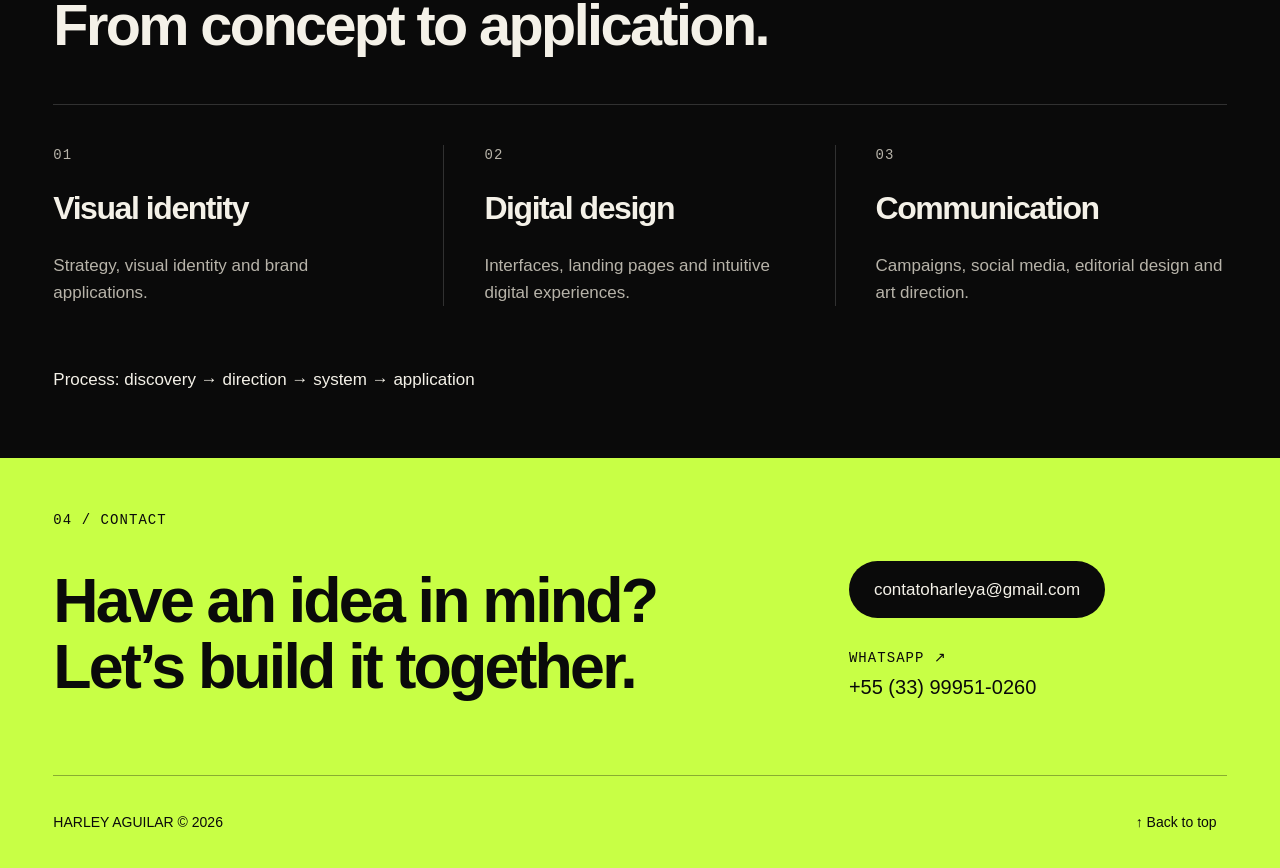
==== commit 326f2431: "Restore original design positioning and section order in English" ====
--- a/en/index.html
+++ b/en/index.html
@@ -1,18 +1,17 @@
 <!DOCTYPE html>
 
-<html lang="en"><head><meta charset="utf-8"/><meta content="width=device-width, initial-scale=1" name="viewport"/><meta content="#0a0a0a" name="theme-color"/><title>Video editing & Social media — Harley Aguilar</title><meta content="Video editing and social media by Harley Aguilar. Watch videos edited by me, explore my personal content project and selected visual design work." name="description"/><link href="../assets/icons/favicon.svg" rel="icon" type="image/svg+xml"/><link href="../assets/css/styles.css?v=20261006-social" rel="stylesheet"/><link rel="stylesheet" href="../assets/css/social-media.css?v=20261011-authorship"/><script defer="" src="../assets/js/app.en.js?v=20261001-optimized"></script><meta name="portfolio-home" content="harley-aguilar"/><link rel="alternate" hreflang="pt-BR" href="../index.html"/><link rel="alternate" hreflang="en" href="./index.html"/></head>
+<html lang="en"><head><meta charset="utf-8"/><meta content="width=device-width, initial-scale=1" name="viewport"/><meta content="#0a0a0a" name="theme-color"/><title>Portfolio — Harley Aguilar</title><meta content="Harley Aguilar’s portfolio: visual identity, editorial design, UI/UX, campaigns and social media." name="description"/><link href="../assets/icons/favicon.svg" rel="icon" type="image/svg+xml"/><link href="../assets/css/styles.css?v=20261006-social" rel="stylesheet"/><link rel="stylesheet" href="../assets/css/social-media.css?v=20261011-social-only"/><script defer="" src="../assets/js/app.en.js?v=20261001-optimized"></script><meta name="portfolio-home" content="harley-aguilar"/><link rel="alternate" hreflang="pt-BR" href="../index.html"/><link rel="alternate" hreflang="en" href="./index.html"/></head>
 <body id="inicio">
-<a class="skip" href="#conteudo">Skip to content</a><header class="header wrap"><a aria-label="Harley Aguilar, home" class="brand" href="./index.html#inicio"><span class="monogram">HA</span><span>HARLEY AGUILAR<small>VIDEO EDITOR / SOCIAL MEDIA</small></span></a><button aria-controls="menu" aria-expanded="false" aria-label="Open menu" class="menu-toggle" type="button"><span></span><span></span><span></span></button><nav aria-label="Main navigation" id="menu"><a href="./index.html#projetos">Projects</a><a href="./index.html#social-media">Social media</a><a href="./index.html#sobre">About</a><a href="./index.html#servicos">Services</a><a class="button paper" href="./index.html#contato">Let’s talk <span aria-hidden="true">↗</span></a><div class="language-switch" role="group" aria-label="Language"><a lang="pt-BR" hreflang="pt-BR" href="../index.html" >PT</a><a lang="en" hreflang="en" href="#" aria-current="true">EN</a></div></nav>
+<a class="skip" href="#conteudo">Skip to content</a><header class="header wrap"><a aria-label="Harley Aguilar, home" class="brand" href="./index.html#inicio"><span class="monogram">HA</span><span>HARLEY AGUILAR<small>VISUAL DESIGNER / FORTALEZA</small></span></a><button aria-controls="menu" aria-expanded="false" aria-label="Open menu" class="menu-toggle" type="button"><span></span><span></span><span></span></button><nav aria-label="Main navigation" id="menu"><a href="./index.html#projetos">Projects</a><a href="./index.html#social-media">Social media</a><a href="./index.html#sobre">About</a><a href="./index.html#servicos">Services</a><a class="button paper" href="./index.html#contato">Let’s talk <span aria-hidden="true">↗</span></a><div class="language-switch" role="group" aria-label="Language"><a lang="pt-BR" hreflang="pt-BR" href="../index.html" >PT</a><a lang="en" hreflang="en" href="#" aria-current="true">EN</a></div></nav>
 </header>
-<main tabindex="-1" id="conteudo"><section aria-labelledby="hero-title" class="hero wrap"><div class="hero-copy"><p class="availability"><span></span>AVAILABLE FOR PROJECTS</p><h1 id="hero-title">VIDEO<br/><span>& SOCIAL</span><br/>MEDIA.</h1><p class="intro">I’m Harley Aguilar. I edit videos and create content for social platforms.<br class="desktop-break"/> <span>My editing. My visual approach. Published work you can watch.</span></p><div class="hero-actions"><a class="button lime" href="./projects/social-media.html#videos">Watch my edits ↓</a><a class="button ghost" href="#projetos">Explore design work</a></div>
+<main tabindex="-1" id="conteudo"><section aria-labelledby="hero-title" class="hero wrap"><div class="hero-copy"><p class="availability"><span></span>AVAILABLE FOR PROJECTS</p><h1 id="hero-title">CREATING<br/><span>DISTINCTIVE</span><br/>VISUALS.</h1><p class="intro">Visual identities, digital experiences and editorial design<br class="desktop-break"/> <span>for brands that want to stand apart.</span></p><div class="hero-actions"><a class="button lime" href="#projetos">Explore projects ↓</a><a class="button ghost" href="#sobre">About me</a></div>
 </div>
 <img alt="" class="hero-art" fetchpriority="high" height="550" src="../assets/images/hero.svg" width="565"/></section>
-<div aria-label="Video editing, social media, original content, visual storytelling and design" class="marquee"><div aria-hidden="true" class="marquee-track"><div class="marquee-group">VIDEO EDITING ✦ SOCIAL MEDIA ✦ ORIGINAL CONTENT ✦ VISUAL STORYTELLING ✦ DESIGN ✦ VIDEO EDITING ✦ SOCIAL MEDIA ✦ ORIGINAL CONTENT ✦ VISUAL STORYTELLING ✦ DESIGN ✦ VIDEO EDITING ✦ SOCIAL MEDIA ✦ ORIGINAL CONTENT ✦ VISUAL STORYTELLING ✦ DESIGN ✦ VIDEO EDITING ✦ SOCIAL MEDIA ✦ ORIGINAL CONTENT ✦ VISUAL STORYTELLING ✦ DESIGN ✦ VIDEO EDITING ✦ SOCIAL MEDIA ✦ ORIGINAL CONTENT ✦ VISUAL STORYTELLING ✦ DESIGN ✦ </div>
-<div class="marquee-group">VIDEO EDITING ✦ SOCIAL MEDIA ✦ ORIGINAL CONTENT ✦ VISUAL STORYTELLING ✦ DESIGN ✦ VIDEO EDITING ✦ SOCIAL MEDIA ✦ ORIGINAL CONTENT ✦ VISUAL STORYTELLING ✦ DESIGN ✦ VIDEO EDITING ✦ SOCIAL MEDIA ✦ ORIGINAL CONTENT ✦ VISUAL STORYTELLING ✦ DESIGN ✦ VIDEO EDITING ✦ SOCIAL MEDIA ✦ ORIGINAL CONTENT ✦ VISUAL STORYTELLING ✦ DESIGN ✦ VIDEO EDITING ✦ SOCIAL MEDIA ✦ ORIGINAL CONTENT ✦ VISUAL STORYTELLING ✦ DESIGN ✦ </div>
+<div aria-label="Visual identity, editorial design, UI/UX, campaigns and art direction" class="marquee"><div aria-hidden="true" class="marquee-track"><div class="marquee-group">VISUAL IDENTITY ✦ EDITORIAL DESIGN ✦ UI/UX ✦ CAMPAIGNS ✦ ART DIRECTION ✦ VISUAL IDENTITY ✦ EDITORIAL DESIGN ✦ UI/UX ✦ CAMPAIGNS ✦ ART DIRECTION ✦ VISUAL IDENTITY ✦ EDITORIAL DESIGN ✦ UI/UX ✦ CAMPAIGNS ✦ ART DIRECTION ✦ VISUAL IDENTITY ✦ EDITORIAL DESIGN ✦ UI/UX ✦ CAMPAIGNS ✦ ART DIRECTION ✦ VISUAL IDENTITY ✦ EDITORIAL DESIGN ✦ UI/UX ✦ CAMPAIGNS ✦ ART DIRECTION ✦ </div>
+<div class="marquee-group">VISUAL IDENTITY ✦ EDITORIAL DESIGN ✦ UI/UX ✦ CAMPAIGNS ✦ ART DIRECTION ✦ VISUAL IDENTITY ✦ EDITORIAL DESIGN ✦ UI/UX ✦ CAMPAIGNS ✦ ART DIRECTION ✦ VISUAL IDENTITY ✦ EDITORIAL DESIGN ✦ UI/UX ✦ CAMPAIGNS ✦ ART DIRECTION ✦ VISUAL IDENTITY ✦ EDITORIAL DESIGN ✦ UI/UX ✦ CAMPAIGNS ✦ ART DIRECTION ✦ VISUAL IDENTITY ✦ EDITORIAL DESIGN ✦ UI/UX ✦ CAMPAIGNS ✦ ART DIRECTION ✦ </div>
 </div>
 <button aria-label="Pause scrolling banner" aria-pressed="false" class="marquee-toggle" type="button">Ⅱ</button></div>
-<section class="social-home wrap" id="social-media" aria-labelledby="social-home-title"><div class="social-feature"><div class="social-feature-copy"><p class="eyebrow accent">SOCIAL MEDIA / VIDEO EDITING</p><h2 id="social-home-title">Content with purpose.<br/>Editing with presence.</h2><p>Every video in this selection was edited by me. HUDEPLAY / HUDE_RPG is my personal social media project: a space to bring video editing and visual storytelling into published short-form content.</p><a class="button lime" href="./projects/social-media.html">Watch videos & explore my role <span aria-hidden="true">↗</span></a></div><a class="social-feature-art" href="./projects/social-media.html" aria-label="Explore selected videos"><span class="social-art-word" aria-hidden="true">CREATE.<br/>EDIT.<br/>CONNECT.</span><span class="social-art-label">EDITED BY HARLEY AGUILAR</span><span class="social-art-play" aria-hidden="true">▶</span></a></div><div class="social-stats"><div><strong>422.5K</strong><span>total YouTube views</span></div><div><strong>126.6K</strong><span>TikTok likes</span></div><div><strong>374.5K</strong><span>views on one TikTok video</span></div><div><strong>9</strong><span>selected publications above 10K views</span></div></div><p class="social-snapshot">Public metrics · October 6, 2026 · Shorts sample: the 12 most recent videos on YouTube. Rounded counts.</p><div class="social-profile-links"><a class="" href="https://www.tiktok.com/@hudeplay" target="_blank" rel="noopener noreferrer">TikTok · @hudeplay <span aria-hidden="true">↗</span></a><a class="" href="https://www.instagram.com/_huderpg_/" target="_blank" rel="noopener noreferrer">Instagram · @_huderpg_ <span aria-hidden="true">↗</span></a><a class="" href="https://www.youtube.com/@Hudezin" target="_blank" rel="noopener noreferrer">YouTube · @Hudezin <span aria-hidden="true">↗</span></a></div></section>
-<section aria-labelledby="work-title" class="work wrap" id="projetos"><p class="eyebrow accent">01 / SELECTED DESIGN</p><div class="section-heading"><h2 id="work-title">Projects connecting<br/>ideas, systems and presence.</h2><p>A selection of identities, interfaces and visual experiences developed between 2024 and 2026.</p></div>
+<section aria-labelledby="work-title" class="work wrap" id="projetos"><p class="eyebrow accent">01 / SELECTED WORK</p><div class="section-heading"><h2 id="work-title">Projects connecting<br/>ideas, systems and presence.</h2><p>A selection of identities, interfaces and visual experiences developed between 2024 and 2026.</p></div>
 <div class="projects"><article class="project project-noa"><a aria-hidden="true" class="project-image" href="./projects/noa.html" tabindex="-1"><img alt="NÓA identity applied to packaging, a tote bag and a cap" decoding="async" loading="lazy" src="../assets/projects/en/noa/09-aplicacoes.webp" width="1536" height="1024"/></a><div class="project-copy"><p class="eyebrow">01 — Identity / Packaging</p><h3>NÓA</h3><p class="subtitle">Brazilian botanical drinks</p><p class="description">A visual system balancing natural appeal, personality and recognition across every flavor.</p><ul class="tags"><li>Strategy</li><li>Naming</li><li>Packaging</li></ul><a aria-label="View project NÓA" class="project-link" href="./projects/noa.html">View project <span aria-hidden="true">↗</span></a></div>
 </article>
 <article class="project project-sinal"><a aria-hidden="true" class="project-image" href="./projects/sinal.html" tabindex="-1"><img alt="Sinal: healthcare authorization app" decoding="async" loading="lazy" src="../assets/projects/en/sinal/01-capa.webp" width="1106" height="1422"/></a><div class="project-copy"><p class="eyebrow">02 — UI/UX / Product design</p><h3>SINAL</h3><p class="description">An app concept for requesting and tracking healthcare authorizations with clarity at every step.</p><a aria-label="View project SINAL" class="project-link" href="./projects/sinal.html">View project <span aria-hidden="true">↗</span></a></div>
@@ -27,8 +26,8 @@
 </div>
 </section>
 
-
-<section aria-labelledby="about-title" class="about" id="sobre"><div class="wrap"><p class="eyebrow">02 / ABOUT</p><div class="about-grid"><h2 id="about-title">Design with a<br/>systems mindset.</h2><div><p class="lead">I’m Harley Aguilar, a Brazilian video editor, social media creator and visual designer. I connect editing and visual storytelling to give content a clear identity.</p><p>Alongside my video work, I develop visual identities, campaigns, editorial design and digital experiences.</p></div>
+<section class="social-home wrap" id="social-media" aria-labelledby="social-home-title"><div class="social-feature"><div class="social-feature-copy"><p class="eyebrow accent">SOCIAL MEDIA / VIDEO EDITING</p><h2 id="social-home-title">Content with purpose.<br/>Editing with presence.</h2><p>Every video in this selection was edited by me. In my personal social media project, I combine opening hooks, dynamic pacing and visual storytelling to capture attention and keep the message clear.</p><a class="button lime" href="./projects/social-media.html">Explore my social media work <span aria-hidden="true">↗</span></a></div><a class="social-feature-art" href="./projects/social-media.html" aria-label="Explore selected videos"><span class="social-art-word" aria-hidden="true">CREATE.<br/>EDIT.<br/>CONNECT.</span><span class="social-art-label">EDITED BY HARLEY AGUILAR</span><span class="social-art-play" aria-hidden="true">▶</span></a></div><div class="social-stats"><div><strong>422.5K</strong><span>total YouTube views</span></div><div><strong>126.6K</strong><span>TikTok likes</span></div><div><strong>374.5K</strong><span>views on one TikTok video</span></div><div><strong>9</strong><span>selected publications above 10K views</span></div></div><p class="social-snapshot">Public metrics · October 6, 2026 · Shorts sample: the 12 most recent videos on YouTube. Rounded counts.</p><div class="social-profile-links"><a class="" href="https://www.tiktok.com/@hudeplay" target="_blank" rel="noopener noreferrer">TikTok · @hudeplay <span aria-hidden="true">↗</span></a><a class="" href="https://www.instagram.com/_huderpg_/" target="_blank" rel="noopener noreferrer">Instagram · @_huderpg_ <span aria-hidden="true">↗</span></a><a class="" href="https://www.youtube.com/@Hudezin" target="_blank" rel="noopener noreferrer">YouTube · @Hudezin <span aria-hidden="true">↗</span></a></div></section>
+<section aria-labelledby="about-title" class="about" id="sobre"><div class="wrap"><p class="eyebrow">02 / ABOUT</p><div class="about-grid"><h2 id="about-title">Design with a<br/>systems mindset.</h2><div><p class="lead">I’m Harley Aguilar, a Brazilian visual designer. I turn concepts into clear, consistent visual languages built to scale.</p><p>My practice brings together visual identity, editorial design, campaigns and digital experiences.</p></div>
 </div>
 <div class="facts"><div class="fact dark"><p class="eyebrow accent">EXPERIENCE</p><strong>4+</strong><p>years creating visual projects</p></div>
 <div class="fact neutral"><p class="eyebrow">BASED IN</p><strong>FORTALEZA</strong><p>Ceará, Brazil / working remotely</p></div>
@@ -36,7 +35,10 @@
 </div>
 </div>
 </section>
-<section aria-labelledby="services-title" class="services wrap" id="servicos"><p class="eyebrow accent">03 / HOW I CAN HELP</p><h2 id="services-title">From concept to application.</h2><div class="services-grid"><article><p class="eyebrow">01</p><h3>Video editing</h3><p>Short-form video editing, visual storytelling and content adapted for Shorts, Reels and TikTok.</p></article><article><p class="eyebrow">02</p><h3>Social media</h3><p>Content and visual communication shaped around the subject, audience and social platform.</p></article><article><p class="eyebrow">03</p><h3>Visual design</h3><p>Visual identities, campaigns, editorial design and digital experiences.</p></article></div>
+<section aria-labelledby="services-title" class="services wrap" id="servicos"><p class="eyebrow accent">03 / HOW I CAN HELP</p><h2 id="services-title">From concept to application.</h2><div class="services-grid"><article><p class="eyebrow">01</p><h3>Visual identity</h3><p>Strategy, visual identity and brand applications.</p></article>
+<article><p class="eyebrow">02</p><h3>Digital design</h3><p>Interfaces, landing pages and intuitive digital experiences.</p></article>
+<article><p class="eyebrow">03</p><h3>Communication</h3><p>Campaigns, social media, editorial design and art direction.</p></article>
+</div>
 <div class="service-bottom"><p>Process: discovery → direction → system → application</p></div>
 </section>
 <section aria-labelledby="contact-title" class="contact" id="contato"><div class="wrap"><p class="eyebrow">04 / CONTACT</p><div class="contact-grid"><h2 id="contact-title">Have an idea in mind?<br/>Let’s build it together.</h2><div class="contact-links"><a class="button dark" href="mailto:contatoharleya@gmail.com">contatoharleya@gmail.com</a><a class="whatsapp" href="https://wa.me/5533999510260" rel="noopener noreferrer" target="_blank"><span class="eyebrow">WHATSAPP ↗</span>+55 (33) 99951-0260</a></div>
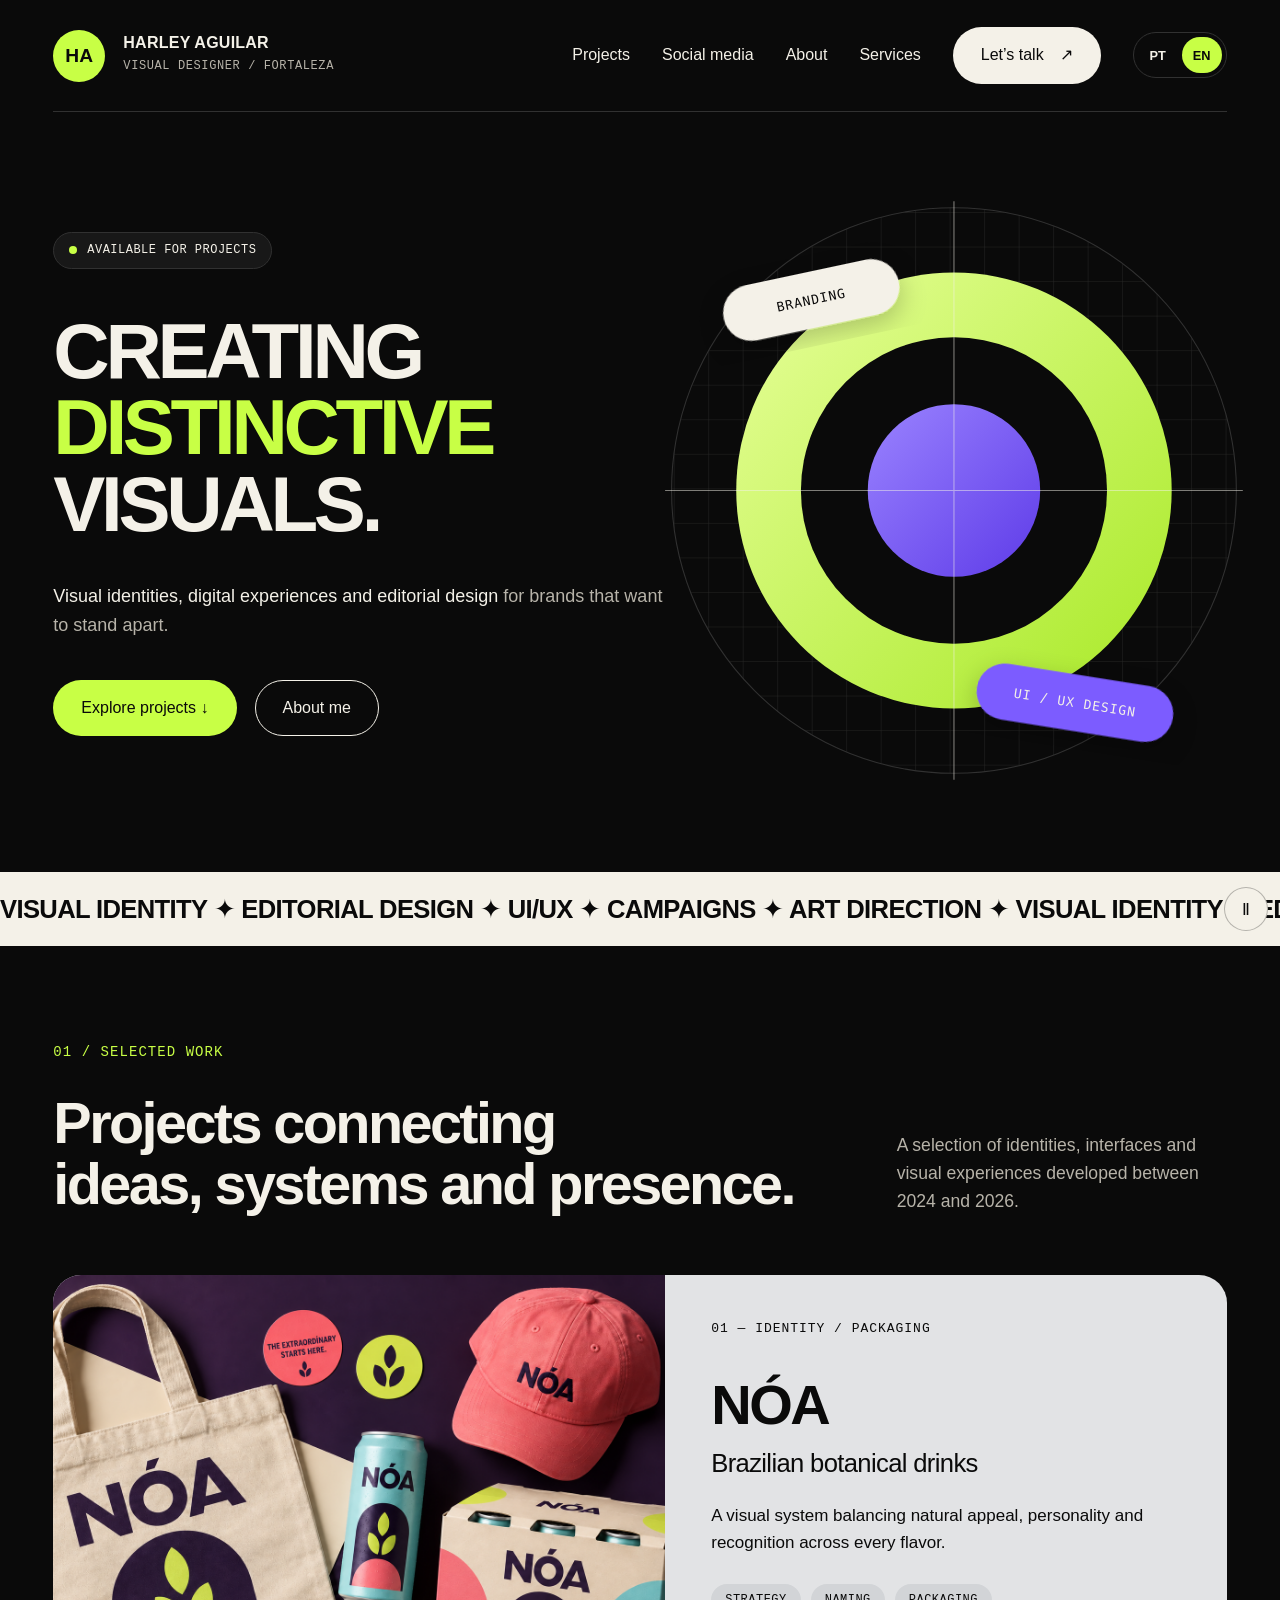
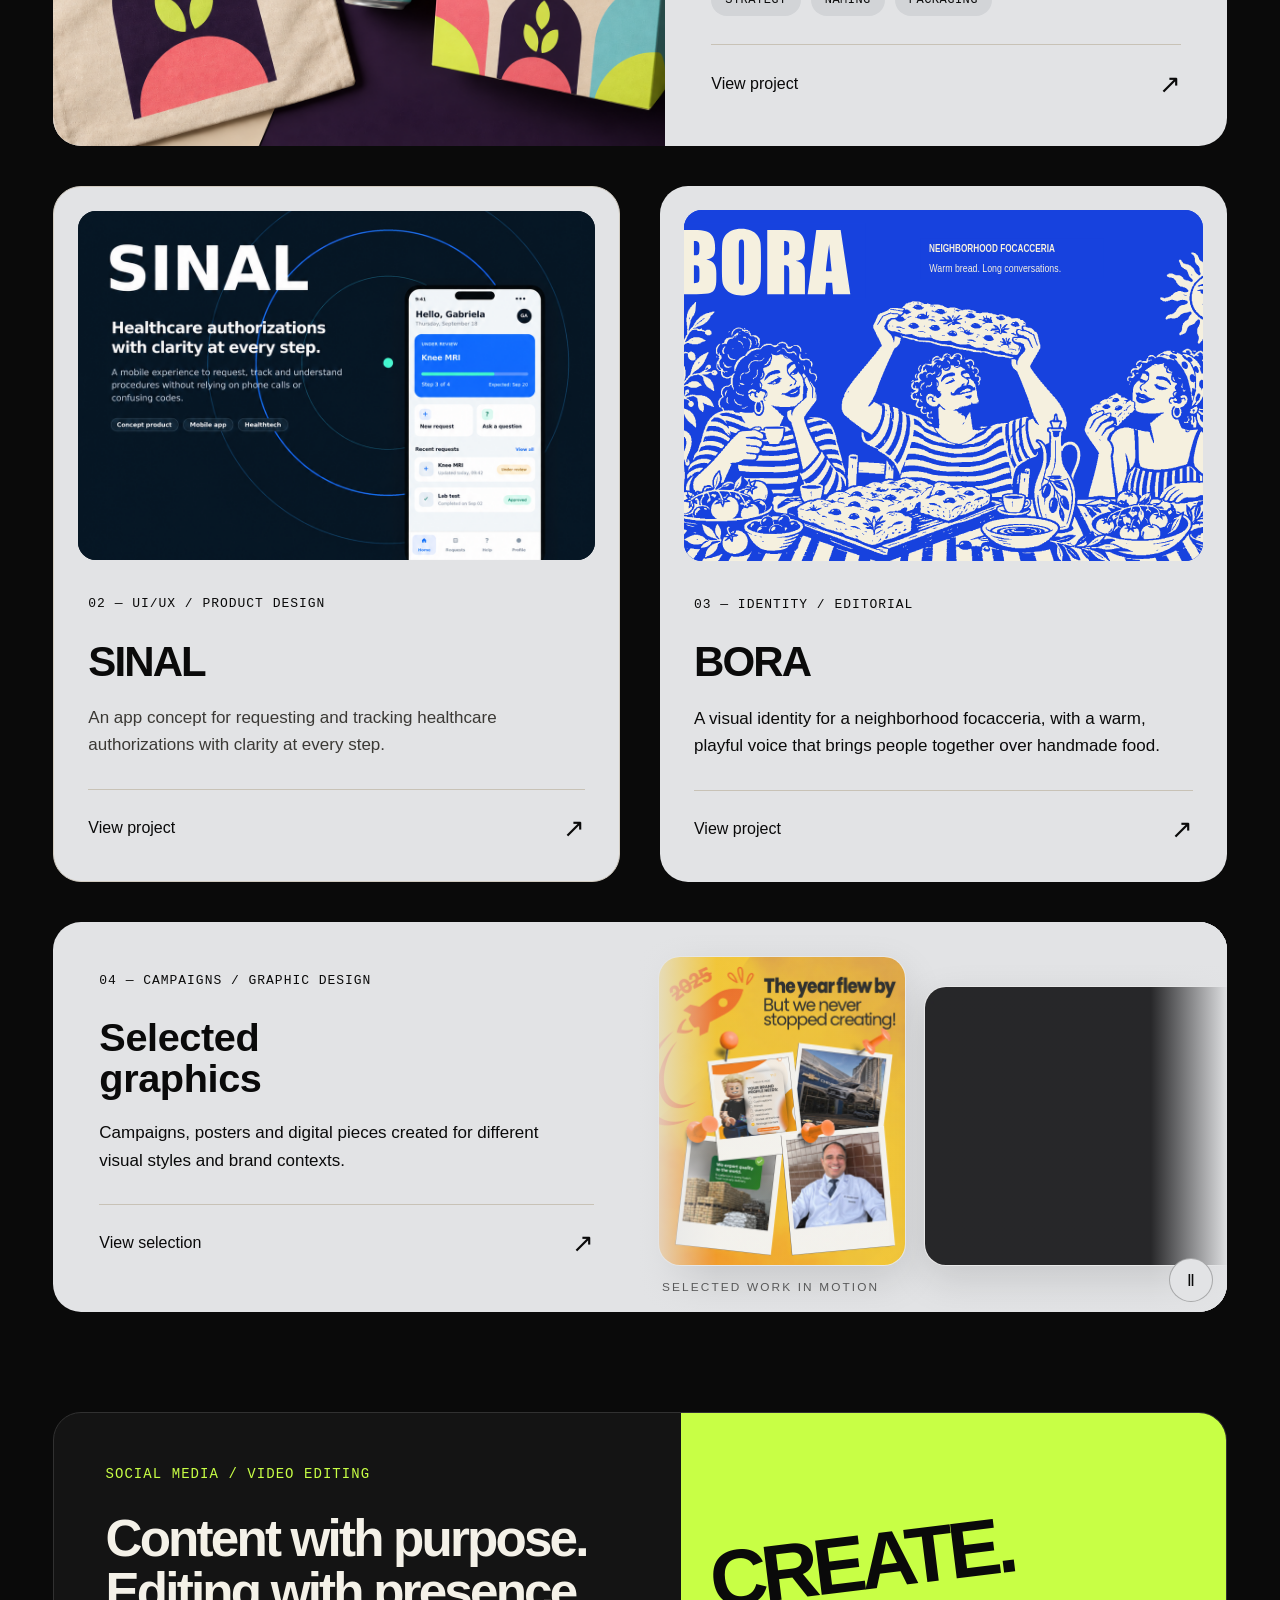
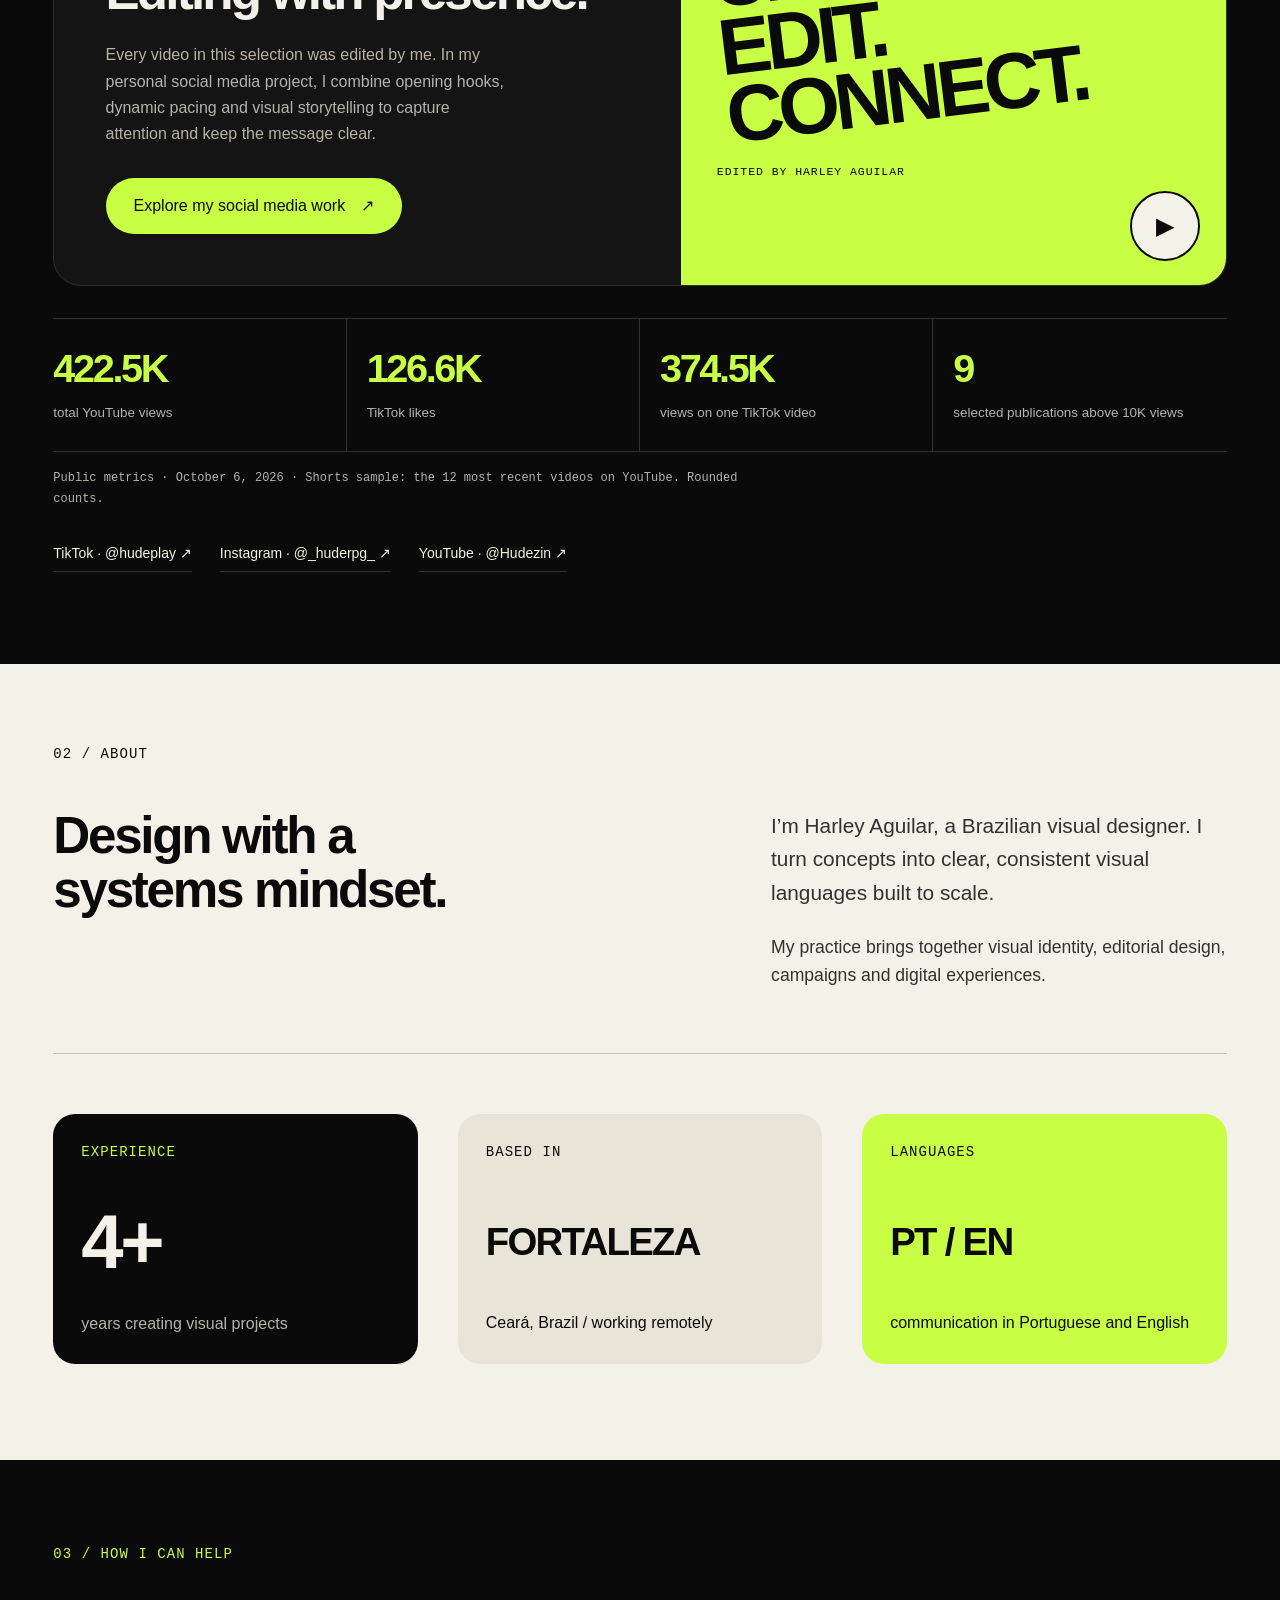
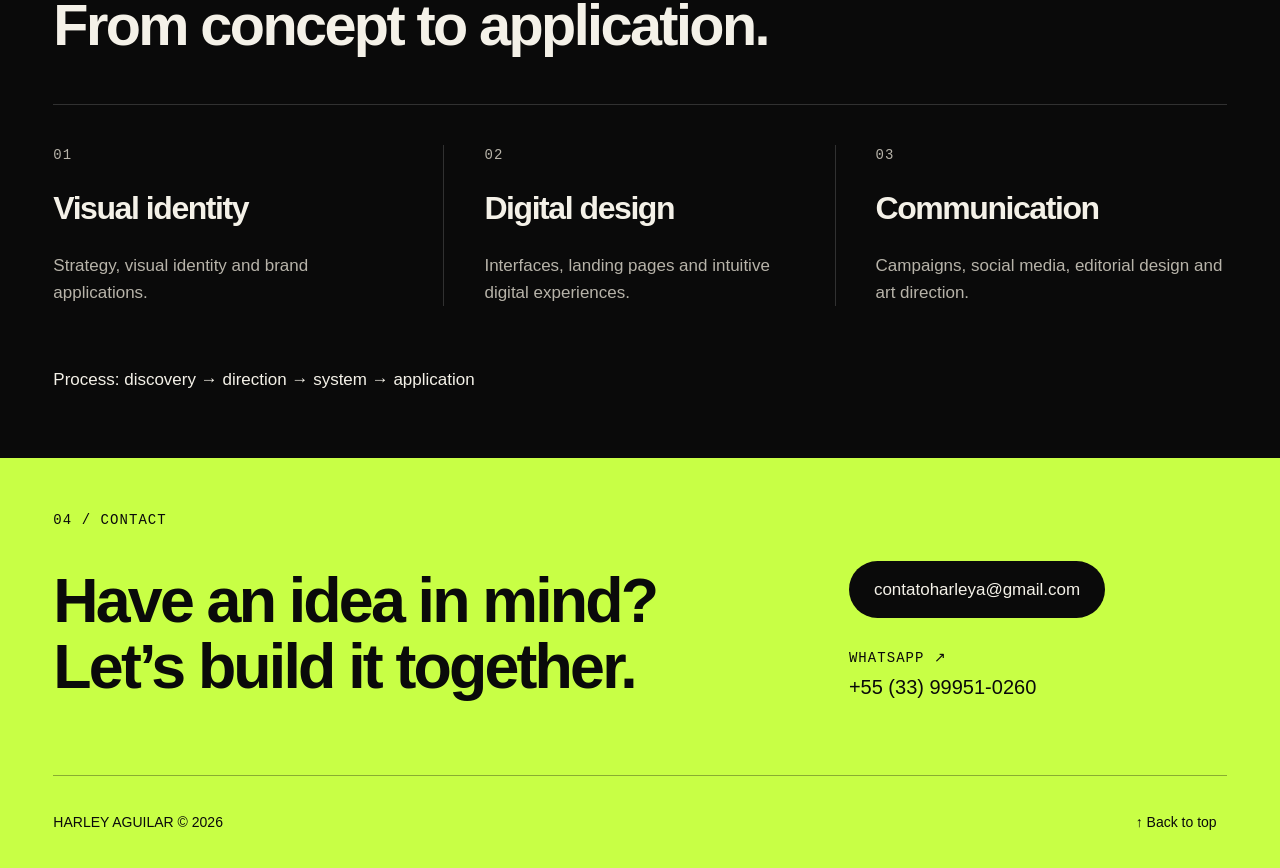
==== commit 42c0a6ce: "Refresh original hero artwork cache in English" ====
--- a/en/index.html
+++ b/en/index.html
@@ -6,7 +6,7 @@
 </header>
 <main tabindex="-1" id="conteudo"><section aria-labelledby="hero-title" class="hero wrap"><div class="hero-copy"><p class="availability"><span></span>AVAILABLE FOR PROJECTS</p><h1 id="hero-title">CREATING<br/><span>DISTINCTIVE</span><br/>VISUALS.</h1><p class="intro">Visual identities, digital experiences and editorial design<br class="desktop-break"/> <span>for brands that want to stand apart.</span></p><div class="hero-actions"><a class="button lime" href="#projetos">Explore projects ↓</a><a class="button ghost" href="#sobre">About me</a></div>
 </div>
-<img alt="" class="hero-art" fetchpriority="high" height="550" src="../assets/images/hero.svg" width="565"/></section>
+<img alt="" class="hero-art" fetchpriority="high" height="550" src="../assets/images/hero.svg?v=original-20261011" width="565"/></section>
 <div aria-label="Visual identity, editorial design, UI/UX, campaigns and art direction" class="marquee"><div aria-hidden="true" class="marquee-track"><div class="marquee-group">VISUAL IDENTITY ✦ EDITORIAL DESIGN ✦ UI/UX ✦ CAMPAIGNS ✦ ART DIRECTION ✦ VISUAL IDENTITY ✦ EDITORIAL DESIGN ✦ UI/UX ✦ CAMPAIGNS ✦ ART DIRECTION ✦ VISUAL IDENTITY ✦ EDITORIAL DESIGN ✦ UI/UX ✦ CAMPAIGNS ✦ ART DIRECTION ✦ VISUAL IDENTITY ✦ EDITORIAL DESIGN ✦ UI/UX ✦ CAMPAIGNS ✦ ART DIRECTION ✦ VISUAL IDENTITY ✦ EDITORIAL DESIGN ✦ UI/UX ✦ CAMPAIGNS ✦ ART DIRECTION ✦ </div>
 <div class="marquee-group">VISUAL IDENTITY ✦ EDITORIAL DESIGN ✦ UI/UX ✦ CAMPAIGNS ✦ ART DIRECTION ✦ VISUAL IDENTITY ✦ EDITORIAL DESIGN ✦ UI/UX ✦ CAMPAIGNS ✦ ART DIRECTION ✦ VISUAL IDENTITY ✦ EDITORIAL DESIGN ✦ UI/UX ✦ CAMPAIGNS ✦ ART DIRECTION ✦ VISUAL IDENTITY ✦ EDITORIAL DESIGN ✦ UI/UX ✦ CAMPAIGNS ✦ ART DIRECTION ✦ VISUAL IDENTITY ✦ EDITORIAL DESIGN ✦ UI/UX ✦ CAMPAIGNS ✦ ART DIRECTION ✦ </div>
 </div>
--- a/assets/css/social-media.css
+++ b/assets/css/social-media.css
@@ -119,7 +119,7 @@
 @media(hover:hover){.social-player:hover .social-frame{filter:blur(0);transform:scale(1.03)}.social-play:hover{background:transparent}.social-play:hover>span:first-child{background:#ffffff38}.social-milestone:hover{border-color:var(--lime);background:#202020}}
 @media(max-width:760px){.social-cover{padding:0}.social-milestone-grid{grid-template-columns:repeat(2,minmax(0,1fr));gap:12px}.social-milestone{padding:22px 16px;gap:18px}.social-milestone strong{font-size:2.1rem}.social-milestone .eyebrow{font-size:.6rem}.social-performance-stats>div{grid-template-columns:minmax(130px,auto) 1fr}.social-performance-stats strong{font-size:2.5rem}}
 @media(prefers-reduced-motion:reduce){.social-play>span:first-child::before{animation:none;opacity:0}.social-frame,.social-milestone{transition:none}.social-player:hover .social-frame{transform:none}}
-/* Authorship and project credits. */
-.social-authorship{display:grid;grid-template-columns:1fr 1fr;gap:48px;padding:36px;border:1px solid var(--line);border-radius:20px;background:#151515;margin:36px 0 0}.social-authorship h2{margin:24px 0 0;font-size:clamp(1.8rem,3vw,2.75rem)}.social-credits{margin:0;display:grid;grid-template-columns:1fr 1fr;gap:26px}.social-credits>div{border-top:1px solid var(--line);padding-top:16px;min-width:0}.social-credits dt{font:.7rem/1.5 monospace;color:var(--muted);margin-bottom:9px}.social-credits dd{margin:0;font-size:.9rem;line-height:1.6;overflow-wrap:anywhere}.social-editor-credit{border-bottom:1px solid var(--line);padding-bottom:16px;margin:0 0 20px;color:var(--paper);font-size:.8rem;line-height:1.6}.social-editor-credit strong{color:var(--lime)}.social-detail .social-intro h1{font-size:clamp(2.8rem,6vw,5.2rem)}.social-frame{filter:none}.social-home .social-feature-copy>p:not(.eyebrow){max-width:48ch}
+/* Editing authorship within the social media case only. */
+.social-authorship{display:grid;grid-template-columns:1fr 1fr;gap:48px;padding:36px;border:1px solid var(--line);border-radius:20px;background:#151515;margin:36px 0 0}.social-authorship h2{margin:24px 0 0;font-size:clamp(1.8rem,3vw,2.75rem)}.social-credits{margin:0;display:grid;grid-template-columns:1fr 1fr;gap:26px}.social-credits>div{border-top:1px solid var(--line);padding-top:16px;min-width:0}.social-credits dt{font:.7rem/1.5 monospace;color:var(--muted);margin-bottom:9px}.social-credits dd{margin:0;font-size:.9rem;line-height:1.6;overflow-wrap:anywhere}.social-editor-credit{border-bottom:1px solid var(--line);padding-bottom:16px;margin:0 0 20px;color:var(--paper);font-size:.8rem;line-height:1.6}.social-editor-credit strong{color:var(--lime)}
 @media(max-width:1000px){.social-authorship{grid-template-columns:1fr;gap:30px}}
-@media(max-width:760px){.social-authorship{padding:26px 24px;margin-top:28px}.social-credits{grid-template-columns:1fr;gap:20px}.social-detail .social-intro h1{font-size:clamp(2.4rem,10vw,4rem)}.social-home .social-feature-art{order:0;min-height:240px}.social-home .social-art-word{font-size:3.5rem}.social-frame-label{font-size:.55rem;letter-spacing:.07em}}
+@media(max-width:760px){.social-authorship{padding:26px 24px;margin-top:28px}.social-credits{grid-template-columns:1fr;gap:20px}.social-frame-label{font-size:.55rem;letter-spacing:.07em}}
